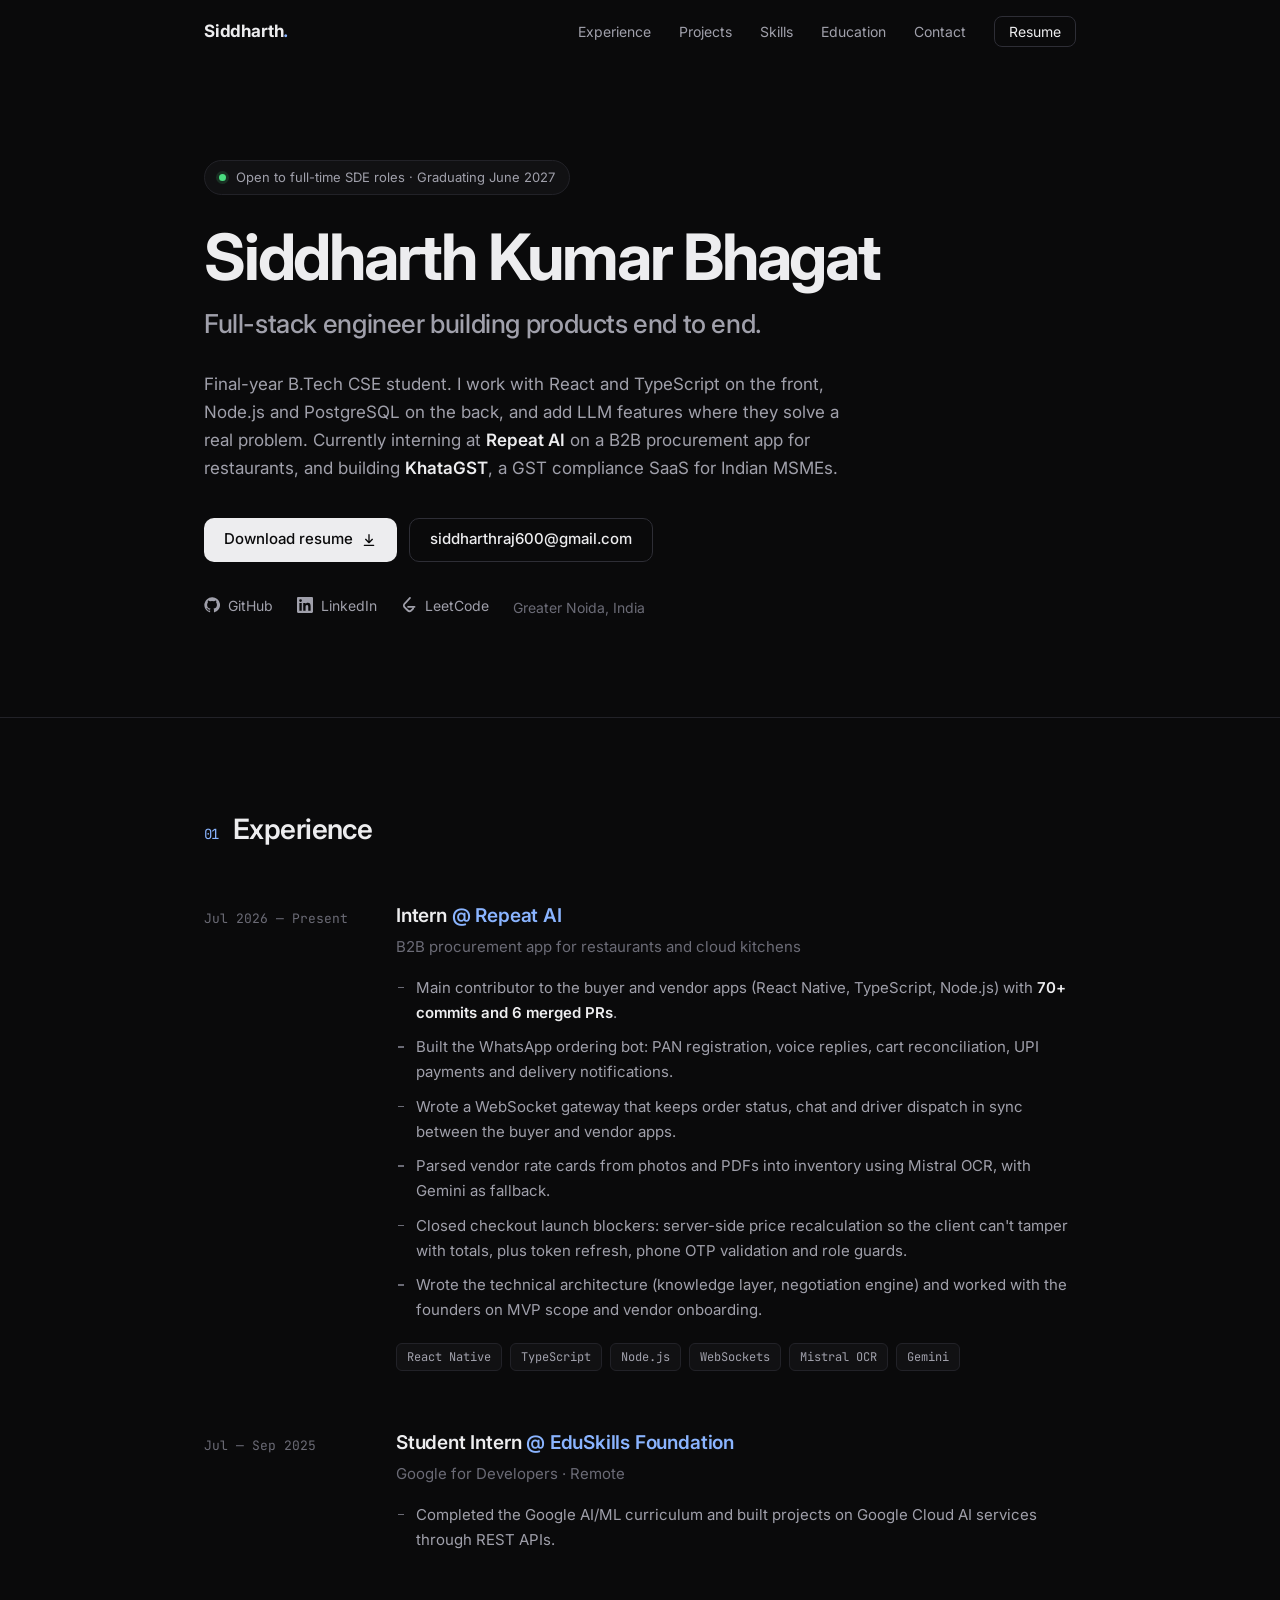
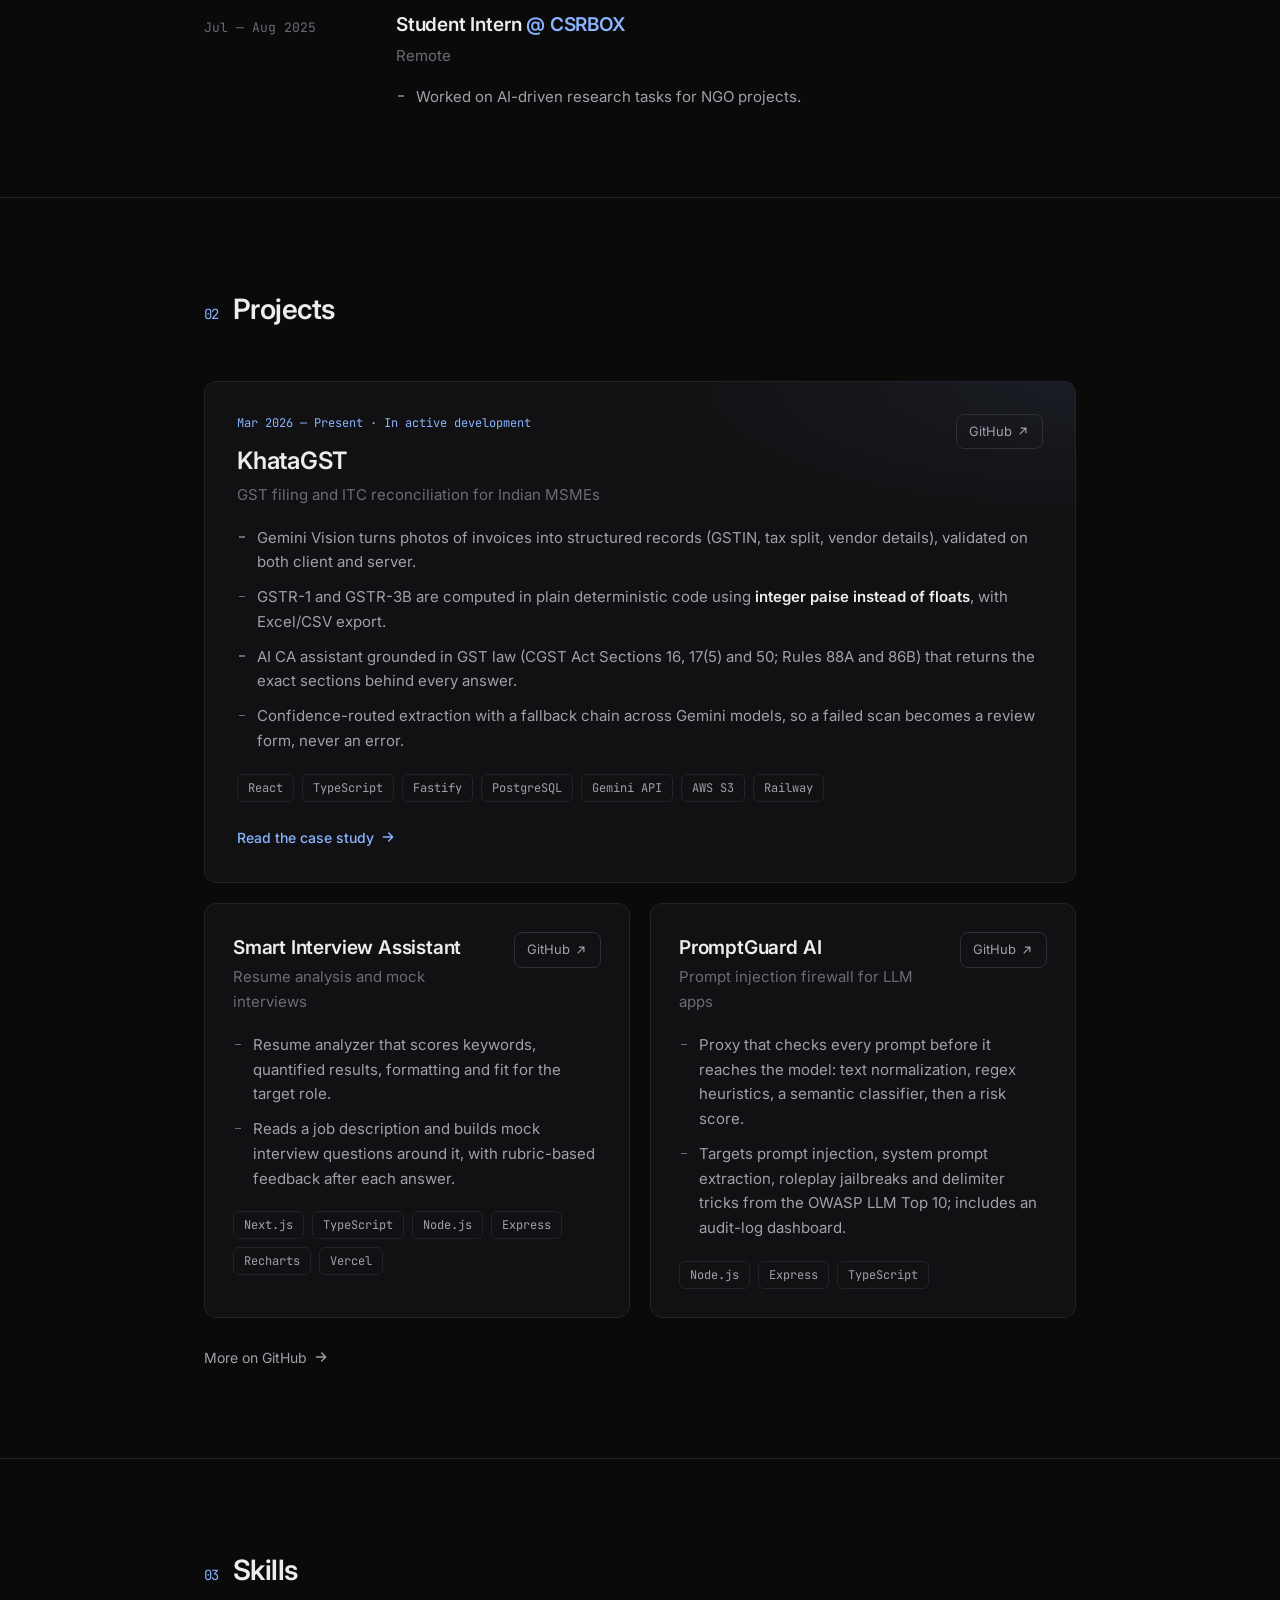
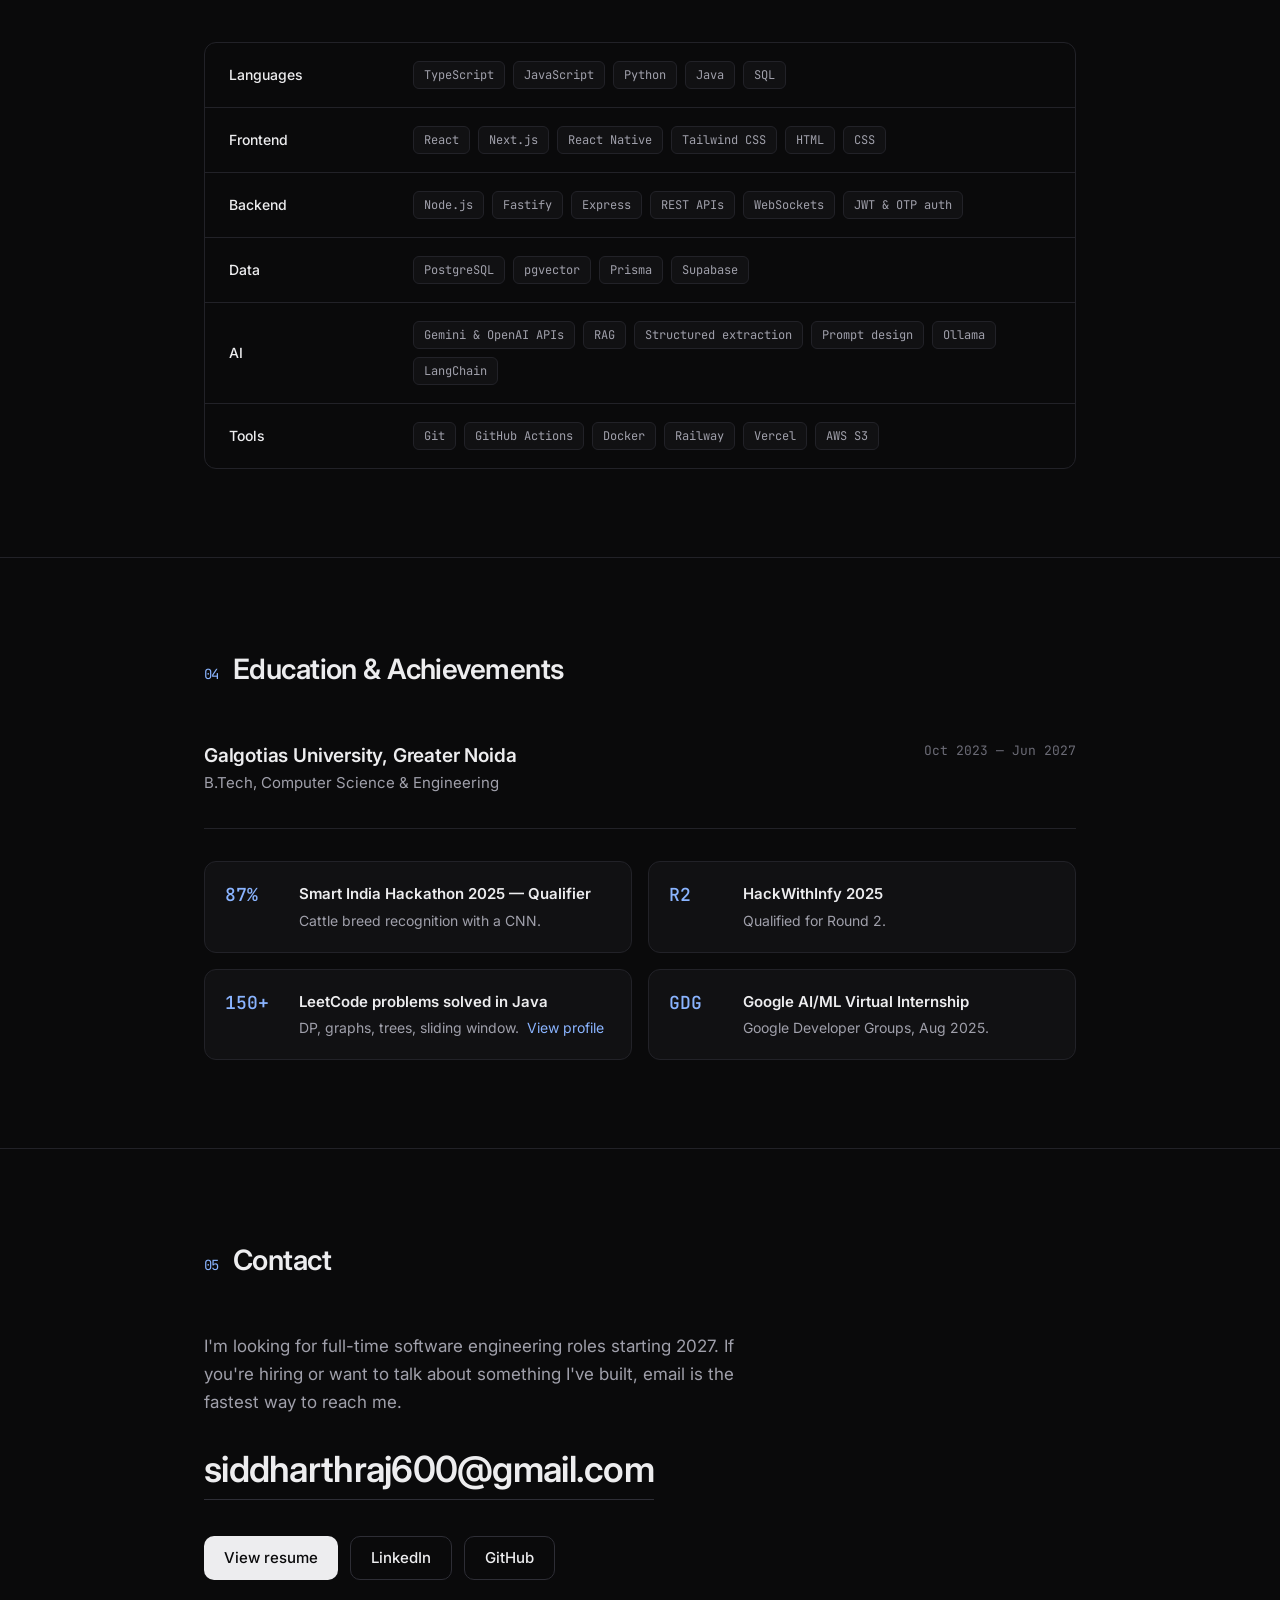
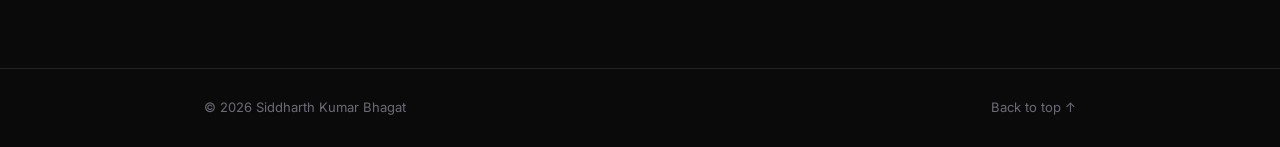
==== index.html @ 11f54ef6 "Redesign portfolio around resume and add KhataGST case study" ====
<!DOCTYPE html>
<html lang="en">

<head>
  <meta charset="UTF-8">
  <meta name="viewport" content="width=device-width, initial-scale=1.0">
  <title>Siddharth Kumar Bhagat · Full-Stack Engineer</title>
  <meta name="description"
    content="Siddharth Kumar Bhagat — final-year B.Tech CSE student and full-stack engineer building with React, TypeScript, Node.js, PostgreSQL and LLMs.">
  <meta name="author" content="Siddharth Kumar Bhagat">
  <meta name="theme-color" content="#0a0a0b">
  <meta property="og:type" content="website">
  <meta property="og:title" content="Siddharth Kumar Bhagat · Full-Stack Engineer">
  <meta property="og:description"
    content="Full-stack products end to end: React and TypeScript on the front, Node.js and PostgreSQL on the back, with LLM features where they solve a real problem.">
  <link rel="icon"
    href="data:image/svg+xml,%3Csvg xmlns='http://www.w3.org/2000/svg' viewBox='0 0 64 64'%3E%3Crect width='64' height='64' rx='14' fill='%230a0a0b'/%3E%3Ctext x='50%25' y='54%25' dominant-baseline='middle' text-anchor='middle' font-family='Arial,sans-serif' font-weight='700' font-size='26' fill='%238ab4ff'%3ESB%3C/text%3E%3C/svg%3E">
  <link rel="preconnect" href="https://fonts.googleapis.com">
  <link rel="preconnect" href="https://fonts.gstatic.com" crossorigin>
  <link
    href="https://fonts.googleapis.com/css2?family=Inter:wght@400;500;600;700&family=JetBrains+Mono:wght@400;500&display=swap"
    rel="stylesheet">
  <link rel="stylesheet" href="styles.css">
  <script>document.documentElement.classList.add("js");</script>
</head>

<body>
  <a class="skip-link" href="#main">Skip to content</a>

  <header class="nav" id="nav">
    <div class="nav-inner">
      <a href="#top" class="nav-logo" aria-label="Home">Siddharth<span>.</span></a>
      <nav aria-label="Primary">
        <ul class="nav-links" id="navLinks">
          <li><a href="#experience">Experience</a></li>
          <li><a href="#projects">Projects</a></li>
          <li><a href="#skills">Skills</a></li>
          <li><a href="#education">Education</a></li>
          <li><a href="#contact">Contact</a></li>
          <li><a href="Siddharth_Kumar_Bhagat_Resume.pdf" class="nav-resume" target="_blank" rel="noopener">Resume</a></li>
        </ul>
      </nav>
      <button class="menu-btn" id="menuBtn" aria-label="Open menu" aria-expanded="false" aria-controls="navLinks">
        <span></span><span></span>
      </button>
    </div>
  </header>

  <main id="main">

    <!-- HERO -->
    <section class="hero" id="top">
      <div class="container">
        <p class="status"><span class="status-dot"></span>Open to full-time SDE roles · Graduating June 2027</p>
        <h1 class="hero-name">Siddharth Kumar Bhagat</h1>
        <p class="hero-role">Full-stack engineer building products end to end.</p>
        <p class="hero-summary">
          Final-year B.Tech CSE student. I work with React and TypeScript on the front, Node.js and PostgreSQL on
          the back, and add LLM features where they solve a real problem. Currently interning at
          <strong>Repeat AI</strong> on a B2B procurement app for restaurants, and building
          <strong>KhataGST</strong>, a GST compliance SaaS for Indian MSMEs.
        </p>
        <div class="hero-actions">
          <a href="Siddharth_Kumar_Bhagat_Resume.pdf" class="btn btn-primary" target="_blank" rel="noopener">
            Download resume
            <svg viewBox="0 0 24 24" aria-hidden="true"><path d="M12 4v12m0 0l-5-5m5 5l5-5M5 20h14" /></svg>
          </a>
          <a href="mailto:siddharthraj600@gmail.com" class="btn btn-ghost">siddharthraj600@gmail.com</a>
        </div>
        <ul class="social" aria-label="Profiles">
          <li>
            <a href="https://github.com/btw-itz-sid" target="_blank" rel="noopener" aria-label="GitHub">
              <svg viewBox="0 0 24 24" aria-hidden="true" class="fill">
                <path d="M12 .5a11.5 11.5 0 0 0-3.64 22.41c.58.1.79-.25.79-.56v-2c-3.2.7-3.88-1.37-3.88-1.37-.53-1.33-1.28-1.69-1.28-1.69-1.05-.71.08-.7.08-.7 1.16.08 1.77 1.19 1.77 1.19 1.03 1.77 2.7 1.26 3.36.96.1-.75.4-1.26.73-1.55-2.55-.29-5.24-1.28-5.24-5.68 0-1.26.45-2.28 1.19-3.09-.12-.29-.52-1.46.11-3.05 0 0 .97-.31 3.17 1.18a11 11 0 0 1 5.77 0c2.2-1.49 3.17-1.18 3.17-1.18.63 1.59.23 2.76.11 3.05.74.81 1.19 1.83 1.19 3.09 0 4.41-2.69 5.38-5.25 5.67.41.36.78 1.06.78 2.14v3.17c0 .31.21.67.8.56A11.5 11.5 0 0 0 12 .5Z" />
              </svg>
              <span>GitHub</span>
            </a>
          </li>
          <li>
            <a href="https://www.linkedin.com/in/siddharth-kumar-bhagat" target="_blank" rel="noopener" aria-label="LinkedIn">
              <svg viewBox="0 0 24 24" aria-hidden="true" class="fill">
                <path d="M20.45 20.45h-3.56v-5.57c0-1.33-.02-3.04-1.85-3.04-1.85 0-2.14 1.45-2.14 2.94v5.67H9.35V9h3.41v1.56h.05c.48-.9 1.64-1.85 3.37-1.85 3.6 0 4.27 2.37 4.27 5.46v6.28ZM5.34 7.43a2.06 2.06 0 1 1 0-4.13 2.06 2.06 0 0 1 0 4.13ZM7.12 20.45H3.56V9h3.56v11.45ZM22.22 0H1.77C.79 0 0 .77 0 1.73v20.54C0 23.23.79 24 1.77 24h20.45c.98 0 1.78-.77 1.78-1.73V1.73C24 .77 23.2 0 22.22 0Z" />
              </svg>
              <span>LinkedIn</span>
            </a>
          </li>
          <li>
            <a href="https://leetcode.com/u/btw_itzz_sid_/" target="_blank" rel="noopener" aria-label="LeetCode">
              <svg viewBox="0 0 24 24" aria-hidden="true" class="fill">
                <path d="M13.48 0a1.37 1.37 0 0 0-.96.44L7.12 6.22l-2.6 2.78a5.3 5.3 0 0 0-1.27 2.07 5.6 5.6 0 0 0-.2 2.3 5.3 5.3 0 0 0 1.49 3.13l4.36 4.36a5.4 5.4 0 0 0 7.65.03l2.6-2.6a1.37 1.37 0 1 0-1.94-1.94l-2.6 2.6a2.68 2.68 0 0 1-3.78-.02l-4.36-4.36a2.6 2.6 0 0 1-.03-3.67l2.6-2.79 5.4-5.78A1.37 1.37 0 0 0 13.48 0Zm-2.87 13.38a1.37 1.37 0 1 0 0 2.74h9.68a1.37 1.37 0 1 0 0-2.74h-9.68Z" />
              </svg>
              <span>LeetCode</span>
            </a>
          </li>
          <li class="social-meta">Greater Noida, India</li>
        </ul>
      </div>
    </section>

    <!-- EXPERIENCE -->
    <section class="section" id="experience">
      <div class="container">
        <h2 class="section-title"><span>01</span>Experience</h2>

        <ol class="timeline">
          <li class="role reveal">
            <div class="role-meta">
              <span class="role-date">Jul 2026 — Present</span>
            </div>
            <div class="role-body">
              <h3>Intern <span class="at">@ Repeat AI</span></h3>
              <p class="role-sub">B2B procurement app for restaurants and cloud kitchens</p>
              <ul class="bullets">
                <li>Main contributor to the buyer and vendor apps (React Native, TypeScript, Node.js) with
                  <strong>70+ commits and 6 merged PRs</strong>.</li>
                <li>Built the WhatsApp ordering bot: PAN registration, voice replies, cart reconciliation, UPI payments
                  and delivery notifications.</li>
                <li>Wrote a WebSocket gateway that keeps order status, chat and driver dispatch in sync between the buyer
                  and vendor apps.</li>
                <li>Parsed vendor rate cards from photos and PDFs into inventory using Mistral OCR, with Gemini as
                  fallback.</li>
                <li>Closed checkout launch blockers: server-side price recalculation so the client can't tamper with
                  totals, plus token refresh, phone OTP validation and role guards.</li>
                <li>Wrote the technical architecture (knowledge layer, negotiation engine) and worked with the founders
                  on MVP scope and vendor onboarding.</li>
              </ul>
              <ul class="tags">
                <li>React Native</li><li>TypeScript</li><li>Node.js</li><li>WebSockets</li><li>Mistral OCR</li><li>Gemini</li>
              </ul>
            </div>
          </li>

          <li class="role reveal">
            <div class="role-meta">
              <span class="role-date">Jul — Sep 2025</span>
            </div>
            <div class="role-body">
              <h3>Student Intern <span class="at">@ EduSkills Foundation</span></h3>
              <p class="role-sub">Google for Developers · Remote</p>
              <ul class="bullets">
                <li>Completed the Google AI/ML curriculum and built projects on Google Cloud AI services through REST
                  APIs.</li>
              </ul>
            </div>
          </li>

          <li class="role reveal">
            <div class="role-meta">
              <span class="role-date">Jul — Aug 2025</span>
            </div>
            <div class="role-body">
              <h3>Student Intern <span class="at">@ CSRBOX</span></h3>
              <p class="role-sub">Remote</p>
              <ul class="bullets">
                <li>Worked on AI-driven research tasks for NGO projects.</li>
              </ul>
            </div>
          </li>
        </ol>
      </div>
    </section>

    <!-- PROJECTS -->
    <section class="section" id="projects">
      <div class="container">
        <h2 class="section-title"><span>02</span>Projects</h2>

        <article class="project project-featured reveal">
          <header class="project-head">
            <div>
              <p class="project-kicker">Mar 2026 — Present · In active development</p>
              <h3>KhataGST</h3>
              <p class="project-tagline">GST filing and ITC reconciliation for Indian MSMEs</p>
            </div>
            <a class="project-link" href="https://github.com/btw-itz-sid/KhataGST" target="_blank" rel="noopener">
              GitHub
              <svg viewBox="0 0 24 24" aria-hidden="true"><path d="M7 17L17 7M9 7h8v8" /></svg>
            </a>
          </header>
          <ul class="bullets">
            <li>Gemini Vision turns photos of invoices into structured records (GSTIN, tax split, vendor details),
              validated on both client and server.</li>
            <li>GSTR-1 and GSTR-3B are computed in plain deterministic code using <strong>integer paise instead of
                floats</strong>, with Excel/CSV export.</li>
            <li>AI CA assistant grounded in GST law (CGST Act Sections 16, 17(5) and 50; Rules 88A and 86B) that returns
              the exact sections behind every answer.</li>
            <li>Confidence-routed extraction with a fallback chain across Gemini models, so a failed scan becomes a
              review form, never an error.</li>
          </ul>
          <ul class="tags">
            <li>React</li><li>TypeScript</li><li>Fastify</li><li>PostgreSQL</li><li>Gemini API</li><li>AWS S3</li><li>Railway</li>
          </ul>
          <a class="case-link" href="projects/khatagst/">
            Read the case study
            <svg viewBox="0 0 24 24" aria-hidden="true"><path d="M5 12h14m-6-6l6 6-6 6" /></svg>
          </a>
        </article>

        <div class="project-grid">
          <article class="project reveal">
            <header class="project-head">
              <div>
                <h3>Smart Interview Assistant</h3>
                <p class="project-tagline">Resume analysis and mock interviews</p>
              </div>
              <a class="project-link" href="https://github.com/btw-itz-sid/smart-interview-assistant" target="_blank" rel="noopener">
                GitHub
                <svg viewBox="0 0 24 24" aria-hidden="true"><path d="M7 17L17 7M9 7h8v8" /></svg>
              </a>
            </header>
            <ul class="bullets">
              <li>Resume analyzer that scores keywords, quantified results, formatting and fit for the target role.</li>
              <li>Reads a job description and builds mock interview questions around it, with rubric-based feedback
                after each answer.</li>
            </ul>
            <ul class="tags">
              <li>Next.js</li><li>TypeScript</li><li>Node.js</li><li>Express</li><li>Recharts</li><li>Vercel</li>
            </ul>
          </article>

          <article class="project reveal">
            <header class="project-head">
              <div>
                <h3>PromptGuard AI</h3>
                <p class="project-tagline">Prompt injection firewall for LLM apps</p>
              </div>
              <a class="project-link" href="https://github.com/btw-itz-sid/promptguard-ai" target="_blank" rel="noopener">
                GitHub
                <svg viewBox="0 0 24 24" aria-hidden="true"><path d="M7 17L17 7M9 7h8v8" /></svg>
              </a>
            </header>
            <ul class="bullets">
              <li>Proxy that checks every prompt before it reaches the model: text normalization, regex heuristics, a
                semantic classifier, then a risk score.</li>
              <li>Targets prompt injection, system prompt extraction, roleplay jailbreaks and delimiter tricks from the
                OWASP LLM Top 10; includes an audit-log dashboard.</li>
            </ul>
            <ul class="tags">
              <li>Node.js</li><li>Express</li><li>TypeScript</li>
            </ul>
          </article>
        </div>

        <a class="more-link" href="https://github.com/btw-itz-sid?tab=repositories" target="_blank" rel="noopener">
          More on GitHub
          <svg viewBox="0 0 24 24" aria-hidden="true"><path d="M5 12h14m-6-6l6 6-6 6" /></svg>
        </a>
      </div>
    </section>

    <!-- SKILLS -->
    <section class="section" id="skills">
      <div class="container">
        <h2 class="section-title"><span>03</span>Skills</h2>
        <dl class="skills">
          <div class="skill-row reveal">
            <dt>Languages</dt>
            <dd><ul class="tags"><li>TypeScript</li><li>JavaScript</li><li>Python</li><li>Java</li><li>SQL</li></ul></dd>
          </div>
          <div class="skill-row reveal">
            <dt>Frontend</dt>
            <dd><ul class="tags"><li>React</li><li>Next.js</li><li>React Native</li><li>Tailwind CSS</li><li>HTML</li><li>CSS</li></ul></dd>
          </div>
          <div class="skill-row reveal">
            <dt>Backend</dt>
            <dd><ul class="tags"><li>Node.js</li><li>Fastify</li><li>Express</li><li>REST APIs</li><li>WebSockets</li><li>JWT &amp; OTP auth</li></ul></dd>
          </div>
          <div class="skill-row reveal">
            <dt>Data</dt>
            <dd><ul class="tags"><li>PostgreSQL</li><li>pgvector</li><li>Prisma</li><li>Supabase</li></ul></dd>
          </div>
          <div class="skill-row reveal">
            <dt>AI</dt>
            <dd><ul class="tags"><li>Gemini &amp; OpenAI APIs</li><li>RAG</li><li>Structured extraction</li><li>Prompt design</li><li>Ollama</li><li>LangChain</li></ul></dd>
          </div>
          <div class="skill-row reveal">
            <dt>Tools</dt>
            <dd><ul class="tags"><li>Git</li><li>GitHub Actions</li><li>Docker</li><li>Railway</li><li>Vercel</li><li>AWS S3</li></ul></dd>
          </div>
        </dl>
      </div>
    </section>

    <!-- EDUCATION & ACHIEVEMENTS -->
    <section class="section" id="education">
      <div class="container">
        <h2 class="section-title"><span>04</span>Education &amp; Achievements</h2>

        <div class="edu reveal">
          <div>
            <h3>Galgotias University, Greater Noida</h3>
            <p>B.Tech, Computer Science &amp; Engineering</p>
          </div>
          <span class="role-date">Oct 2023 — Jun 2027</span>
        </div>

        <ul class="achievements">
          <li class="reveal">
            <span class="ach-stat">87%</span>
            <div>
              <h4>Smart India Hackathon 2025 — Qualifier</h4>
              <p>Cattle breed recognition with a CNN.</p>
            </div>
          </li>
          <li class="reveal">
            <span class="ach-stat">R2</span>
            <div>
              <h4>HackWithInfy 2025</h4>
              <p>Qualified for Round 2.</p>
            </div>
          </li>
          <li class="reveal">
            <span class="ach-stat">150+</span>
            <div>
              <h4>LeetCode problems solved in Java</h4>
              <p>DP, graphs, trees, sliding window.
                <a href="https://leetcode.com/u/btw_itzz_sid_/" target="_blank" rel="noopener">View profile</a></p>
            </div>
          </li>
          <li class="reveal">
            <span class="ach-stat">GDG</span>
            <div>
              <h4>Google AI/ML Virtual Internship</h4>
              <p>Google Developer Groups, Aug 2025.</p>
            </div>
          </li>
        </ul>
      </div>
    </section>

    <!-- CONTACT -->
    <section class="section contact" id="contact">
      <div class="container">
        <h2 class="section-title"><span>05</span>Contact</h2>
        <p class="contact-lead">I'm looking for full-time software engineering roles starting 2027. If you're hiring or
          want to talk about something I've built, email is the fastest way to reach me.</p>
        <a class="contact-email" href="mailto:siddharthraj600@gmail.com">siddharthraj600@gmail.com</a>
        <div class="hero-actions">
          <a href="Siddharth_Kumar_Bhagat_Resume.pdf" class="btn btn-primary" target="_blank" rel="noopener">View resume</a>
          <a href="https://www.linkedin.com/in/siddharth-kumar-bhagat" class="btn btn-ghost" target="_blank" rel="noopener">LinkedIn</a>
          <a href="https://github.com/btw-itz-sid" class="btn btn-ghost" target="_blank" rel="noopener">GitHub</a>
        </div>
      </div>
    </section>

  </main>

  <footer class="footer">
    <div class="container footer-inner">
      <p>© <span id="year">2026</span> Siddharth Kumar Bhagat</p>
      <a href="#top">Back to top ↑</a>
    </div>
  </footer>

  <script src="script.js"></script>
</body>

</html>
---- styles.css ----
:root {
  --bg: #0a0a0b;
  --surface: #111113;
  --surface-2: #16161a;
  --border: #222228;
  --border-strong: #2e2e36;
  --text: #ededef;
  --muted: #a0a0ab;
  --faint: #6b6b76;
  --accent: #8ab4ff;
  --accent-soft: rgba(138, 180, 255, 0.1);
  --green: #4ade80;
  --radius: 12px;
  --container: 920px;
  --nav-h: 64px;
  --font: 'Inter', system-ui, -apple-system, 'Segoe UI', Roboto, sans-serif;
  --mono: 'JetBrains Mono', ui-monospace, SFMono-Regular, Consolas, monospace;
}

*,
*::before,
*::after {
  margin: 0;
  padding: 0;
  box-sizing: border-box;
}

html {
  scroll-behavior: smooth;
  scroll-padding-top: calc(var(--nav-h) + 16px);
}

body {
  background: var(--bg);
  color: var(--text);
  font-family: var(--font);
  font-size: 16px;
  line-height: 1.65;
  -webkit-font-smoothing: antialiased;
  text-rendering: optimizeLegibility;
}

a {
  color: inherit;
  text-decoration: none;
}

ul,
ol {
  list-style: none;
}

strong {
  color: var(--text);
  font-weight: 600;
}

svg {
  width: 16px;
  height: 16px;
  fill: none;
  stroke: currentColor;
  stroke-width: 2;
  stroke-linecap: round;
  stroke-linejoin: round;
  flex-shrink: 0;
}

svg.fill {
  fill: currentColor;
  stroke: none;
}

::selection {
  background: var(--accent);
  color: var(--bg);
}

:focus-visible {
  outline: 2px solid var(--accent);
  outline-offset: 3px;
  border-radius: 4px;
}

.skip-link {
  position: absolute;
  left: 16px;
  top: -48px;
  z-index: 200;
  padding: 8px 14px;
  background: var(--accent);
  color: var(--bg);
  border-radius: 8px;
  font-weight: 600;
}

.skip-link:focus {
  top: 12px;
}

.container {
  max-width: var(--container);
  margin: 0 auto;
  padding: 0 24px;
}

/* NAV */
.nav {
  position: fixed;
  inset: 0 0 auto 0;
  z-index: 100;
  height: var(--nav-h);
  border-bottom: 1px solid transparent;
  transition: background 0.2s, border-color 0.2s;
}

.nav.scrolled {
  background: rgba(10, 10, 11, 0.8);
  backdrop-filter: blur(12px);
  -webkit-backdrop-filter: blur(12px);
  border-bottom-color: var(--border);
}

.nav-inner {
  max-width: var(--container);
  height: 100%;
  margin: 0 auto;
  padding: 0 24px;
  display: flex;
  align-items: center;
  justify-content: space-between;
}

.nav-logo {
  font-weight: 700;
  font-size: 17px;
  letter-spacing: -0.01em;
}

.nav-logo span {
  color: var(--accent);
}

.nav-links {
  display: flex;
  align-items: center;
  gap: 28px;
}

.nav-links a {
  font-size: 14px;
  color: var(--muted);
  transition: color 0.15s;
}

.nav-links a:hover,
.nav-links a.active {
  color: var(--text);
}

.nav-links .nav-resume {
  padding: 6px 14px;
  border: 1px solid var(--border-strong);
  border-radius: 8px;
  color: var(--text);
}

.nav-links .nav-resume:hover {
  border-color: var(--accent);
  color: var(--accent);
}

.menu-btn {
  display: none;
  width: 36px;
  height: 36px;
  background: none;
  border: 0;
  cursor: pointer;
  position: relative;
}

.menu-btn span {
  position: absolute;
  left: 8px;
  right: 8px;
  height: 1.5px;
  background: var(--text);
  transition: transform 0.2s;
}

.menu-btn span:first-child {
  top: 14px;
}

.menu-btn span:last-child {
  top: 21px;
}

.menu-btn[aria-expanded="true"] span:first-child {
  transform: translateY(3.5px) rotate(45deg);
}

.menu-btn[aria-expanded="true"] span:last-child {
  transform: translateY(-3.5px) rotate(-45deg);
}

/* HERO */
.hero {
  padding: calc(var(--nav-h) + 96px) 0 96px;
}

.status {
  display: inline-flex;
  align-items: center;
  gap: 10px;
  padding: 6px 14px;
  margin-bottom: 28px;
  border: 1px solid var(--border);
  border-radius: 999px;
  background: var(--surface);
  font-size: 13px;
  color: var(--muted);
}

.status-dot {
  width: 7px;
  height: 7px;
  border-radius: 50%;
  background: var(--green);
  box-shadow: 0 0 0 3px rgba(74, 222, 128, 0.15);
}

.hero-name {
  font-size: clamp(40px, 7vw, 64px);
  font-weight: 700;
  line-height: 1.05;
  letter-spacing: -0.035em;
}

.hero-role {
  margin-top: 12px;
  font-size: clamp(20px, 3vw, 26px);
  font-weight: 500;
  letter-spacing: -0.015em;
  color: var(--muted);
}

.hero-summary {
  max-width: 640px;
  margin-top: 24px;
  font-size: 17px;
  color: var(--muted);
}

.hero-actions {
  display: flex;
  flex-wrap: wrap;
  gap: 12px;
  margin-top: 36px;
}

.btn {
  display: inline-flex;
  align-items: center;
  gap: 8px;
  height: 44px;
  padding: 0 20px;
  border-radius: 10px;
  font-size: 15px;
  font-weight: 500;
  transition: background 0.15s, border-color 0.15s, color 0.15s;
}

.btn-primary {
  background: var(--text);
  color: var(--bg);
}

.btn-primary:hover {
  background: #ffffff;
}

.btn-ghost {
  border: 1px solid var(--border-strong);
  color: var(--text);
}

.btn-ghost:hover {
  border-color: var(--muted);
  background: var(--surface);
}

.social {
  display: flex;
  flex-wrap: wrap;
  align-items: center;
  gap: 8px 24px;
  margin-top: 32px;
}

.social a {
  display: inline-flex;
  align-items: center;
  gap: 8px;
  font-size: 14px;
  color: var(--muted);
  transition: color 0.15s;
}

.social a:hover {
  color: var(--text);
}

.social-meta {
  font-size: 14px;
  color: var(--faint);
}

/* SECTIONS */
.section {
  padding: 88px 0;
  border-top: 1px solid var(--border);
}

.section-title {
  display: flex;
  align-items: baseline;
  gap: 14px;
  margin-bottom: 48px;
  font-size: 28px;
  font-weight: 600;
  letter-spacing: -0.02em;
}

.section-title span {
  font-family: var(--mono);
  font-size: 14px;
  font-weight: 400;
  color: var(--accent);
}

.bullets {
  display: grid;
  gap: 10px;
  color: var(--muted);
  font-size: 15px;
}

.bullets li {
  position: relative;
  padding-left: 20px;
}

.bullets li::before {
  content: '';
  position: absolute;
  left: 2px;
  top: 0.72em;
  width: 6px;
  height: 1.5px;
  background: var(--faint);
}

.tags {
  display: flex;
  flex-wrap: wrap;
  gap: 8px;
}

.tags li {
  padding: 4px 10px;
  border: 1px solid var(--border);
  border-radius: 6px;
  background: var(--surface);
  font-family: var(--mono);
  font-size: 12px;
  color: var(--muted);
  line-height: 1.5;
}

.role-body .tags,
.project .tags {
  margin-top: 20px;
}

/* EXPERIENCE */
.timeline {
  display: grid;
  gap: 56px;
}

.role {
  display: grid;
  grid-template-columns: 160px 1fr;
  gap: 32px;
}

.role-date {
  font-family: var(--mono);
  font-size: 13px;
  color: var(--faint);
  white-space: nowrap;
}

.role-meta {
  padding-top: 4px;
}

.role-body h3 {
  font-size: 19px;
  font-weight: 600;
  letter-spacing: -0.01em;
}

.role-body .at {
  color: var(--accent);
}

.role-sub {
  margin: 4px 0 16px;
  font-size: 15px;
  color: var(--faint);
}

/* PROJECTS */
.project {
  padding: 28px;
  border: 1px solid var(--border);
  border-radius: var(--radius);
  background: var(--surface);
  transition: border-color 0.2s;
}

.project:hover {
  border-color: var(--border-strong);
}

.project-featured {
  margin-bottom: 20px;
  padding: 32px;
  background:
    radial-gradient(600px 200px at 100% 0%, rgba(138, 180, 255, 0.07), transparent 70%),
    var(--surface);
}

.project-head {
  display: flex;
  align-items: flex-start;
  justify-content: space-between;
  gap: 16px;
  margin-bottom: 18px;
}

.project-kicker {
  margin-bottom: 8px;
  font-family: var(--mono);
  font-size: 12px;
  color: var(--accent);
}

.project h3 {
  font-size: 19px;
  font-weight: 600;
  letter-spacing: -0.01em;
}

.project-featured h3 {
  font-size: 24px;
}

.project-tagline {
  margin-top: 2px;
  font-size: 15px;
  color: var(--faint);
}

.project-link {
  display: inline-flex;
  align-items: center;
  gap: 4px;
  padding: 6px 12px;
  border: 1px solid var(--border-strong);
  border-radius: 8px;
  font-size: 13px;
  color: var(--muted);
  white-space: nowrap;
  transition: color 0.15s, border-color 0.15s;
}

.project-link:hover {
  color: var(--text);
  border-color: var(--muted);
}

.project-link svg {
  width: 14px;
  height: 14px;
}

.project-grid {
  display: grid;
  grid-template-columns: repeat(2, 1fr);
  gap: 20px;
}

.more-link {
  display: inline-flex;
  align-items: center;
  gap: 6px;
  margin-top: 28px;
  font-size: 14px;
  color: var(--muted);
  transition: color 0.15s, gap 0.15s;
}

.more-link:hover {
  color: var(--text);
  gap: 10px;
}

/* SKILLS */
.skills {
  display: grid;
  border: 1px solid var(--border);
  border-radius: var(--radius);
  overflow: hidden;
}

.skill-row {
  display: grid;
  grid-template-columns: 160px 1fr;
  gap: 24px;
  align-items: center;
  padding: 18px 24px;
}

.skill-row + .skill-row {
  border-top: 1px solid var(--border);
}

.skill-row dt {
  font-size: 14px;
  font-weight: 500;
  color: var(--text);
}

/* EDUCATION */
.edu {
  display: flex;
  justify-content: space-between;
  align-items: flex-start;
  gap: 16px;
  padding-bottom: 32px;
  margin-bottom: 32px;
  border-bottom: 1px solid var(--border);
}

.edu h3 {
  font-size: 19px;
  font-weight: 600;
  letter-spacing: -0.01em;
}

.edu p {
  color: var(--muted);
  font-size: 15px;
}

.achievements {
  display: grid;
  grid-template-columns: repeat(2, 1fr);
  gap: 16px;
}

.achievements li {
  display: flex;
  gap: 18px;
  align-items: flex-start;
  padding: 20px;
  border: 1px solid var(--border);
  border-radius: var(--radius);
  background: var(--surface);
}

.ach-stat {
  min-width: 56px;
  font-family: var(--mono);
  font-size: 18px;
  font-weight: 500;
  color: var(--accent);
  line-height: 1.4;
}

.achievements h4 {
  font-size: 15px;
  font-weight: 600;
}

.achievements p {
  margin-top: 2px;
  font-size: 14px;
  color: var(--muted);
}

.achievements p a {
  color: var(--accent);
  margin-left: 4px;
}

.achievements p a:hover {
  text-decoration: underline;
}

/* CONTACT */
.contact-lead {
  max-width: 580px;
  font-size: 17px;
  color: var(--muted);
}

.contact-email {
  display: inline-block;
  margin-top: 24px;
  font-size: clamp(22px, 4.5vw, 36px);
  font-weight: 600;
  letter-spacing: -0.02em;
  border-bottom: 1px solid var(--border-strong);
  transition: color 0.15s, border-color 0.15s;
  word-break: break-all;
}

.contact-email:hover {
  color: var(--accent);
  border-color: var(--accent);
}

/* PROJECT CTA */
.case-link {
  display: inline-flex;
  align-items: center;
  gap: 6px;
  margin-top: 24px;
  font-size: 14px;
  font-weight: 500;
  color: var(--accent);
  transition: gap 0.15s;
}

.case-link:hover {
  gap: 10px;
}

/* CASE STUDY */
.nav-back {
  display: inline-flex;
  align-items: center;
  gap: 8px;
  font-size: 14px;
  color: var(--muted);
  transition: color 0.15s;
}

.nav-back:hover {
  color: var(--text);
}

.case-hero {
  padding: calc(var(--nav-h) + 80px) 0 72px;
}

.case-meta {
  display: grid;
  grid-template-columns: repeat(4, 1fr);
  gap: 24px;
  margin-top: 56px;
  padding-top: 28px;
  border-top: 1px solid var(--border);
}

.case-meta dt {
  margin-bottom: 6px;
  font-family: var(--mono);
  font-size: 12px;
  color: var(--faint);
  text-transform: uppercase;
  letter-spacing: 0.06em;
}

.case-meta dd {
  font-size: 14px;
  color: var(--muted);
}

.case-stats {
  display: grid;
  grid-template-columns: repeat(4, 1fr);
  margin-top: 40px;
  border: 1px solid var(--border);
  border-radius: var(--radius);
  overflow: hidden;
}

.case-stats li {
  padding: 20px;
  font-size: 13px;
  color: var(--faint);
  background: var(--surface);
}

.case-stats li + li {
  border-left: 1px solid var(--border);
}

.case-stats span {
  display: block;
  margin-bottom: 2px;
  font-size: 28px;
  font-weight: 600;
  letter-spacing: -0.02em;
  color: var(--text);
}

.prose {
  max-width: 760px;
}

.prose p {
  color: var(--muted);
  font-size: 16px;
}

.prose p + p {
  margin-top: 16px;
}

code {
  font-family: var(--mono);
  font-size: 0.88em;
  padding: 1px 6px;
  border: 1px solid var(--border);
  border-radius: 5px;
  background: var(--surface);
  color: var(--text);
}

.decision + .decision {
  margin-top: 56px;
}

.decision h3 {
  margin-bottom: 12px;
  font-size: 20px;
  font-weight: 600;
  letter-spacing: -0.01em;
}

.code {
  margin-top: 20px;
  border: 1px solid var(--border);
  border-radius: var(--radius);
  background: var(--surface);
  overflow: hidden;
}

.code figcaption {
  padding: 10px 16px;
  border-bottom: 1px solid var(--border);
  font-family: var(--mono);
  font-size: 12px;
  color: var(--faint);
}

.code pre {
  padding: 18px 16px;
  overflow-x: auto;
  font-family: var(--mono);
  font-size: 13.5px;
  line-height: 1.7;
  color: var(--text);
  font-variant-ligatures: none;
  scrollbar-width: thin;
  scrollbar-color: var(--border-strong) transparent;
}

.code pre code {
  padding: 0;
  border: 0;
  background: none;
  font-size: inherit;
}

.code .k { color: #c792ea; }
.code .f { color: #82aaff; }
.code .n { color: #f78c6c; }
.code .c { color: var(--faint); }

.routing {
  display: grid;
  gap: 10px;
  margin: 18px 0 20px;
}

.routing li {
  display: flex;
  align-items: center;
  gap: 14px;
  font-size: 15px;
  color: var(--muted);
}

.pill {
  min-width: 80px;
  padding: 3px 10px;
  border-radius: 999px;
  font-family: var(--mono);
  font-size: 12px;
  text-align: center;
}

.pill-green { background: rgba(74, 222, 128, 0.12); color: #4ade80; }
.pill-amber { background: rgba(251, 191, 36, 0.12); color: #fbbf24; }
.pill-red { background: rgba(248, 113, 113, 0.12); color: #f87171; }

.prose .note {
  margin-top: 20px;
  padding: 14px 16px;
  border-left: 2px solid var(--accent);
  border-radius: 0 8px 8px 0;
  background: var(--accent-soft);
  font-size: 15px;
}

.arch {
  display: grid;
  gap: 0;
}

.arch-layer {
  display: grid;
  grid-template-columns: 72px 1fr;
  gap: 16px;
  align-items: center;
}

.arch-label {
  font-family: var(--mono);
  font-size: 12px;
  color: var(--faint);
  text-transform: uppercase;
  letter-spacing: 0.06em;
}

.arch-row {
  display: grid;
  grid-template-columns: repeat(3, 1fr);
  gap: 12px;
}

.arch-box {
  padding: 16px 18px;
  border: 1px solid var(--border);
  border-radius: 10px;
  background: var(--surface);
}

.arch-box h4 {
  font-size: 15px;
  font-weight: 600;
}

.arch-box p {
  margin-top: 4px;
  font-size: 13px;
  line-height: 1.55;
  color: var(--muted);
}

.arch-ai {
  border-color: rgba(138, 180, 255, 0.35);
}

.arch-core {
  border-color: rgba(74, 222, 128, 0.35);
}

.arch-arrow {
  height: 28px;
  margin-left: 88px;
  position: relative;
}

.arch-arrow::before {
  content: '';
  position: absolute;
  left: 50%;
  top: 4px;
  bottom: 4px;
  width: 1px;
  background: var(--border-strong);
}

.arch-legend {
  display: flex;
  align-items: center;
  gap: 8px;
  margin-top: 20px;
  margin-left: 88px;
  font-size: 13px;
  color: var(--faint);
}

.arch-legend span {
  width: 10px;
  height: 10px;
  border-radius: 3px;
}

.arch-legend span + * {
  margin-right: 12px;
}

.dot-ai { border: 1px solid rgba(138, 180, 255, 0.7); }
.dot-core { border: 1px solid rgba(74, 222, 128, 0.7); margin-left: 12px; }

.checklist {
  display: grid;
  gap: 14px;
  max-width: 760px;
}

.checklist li {
  position: relative;
  padding-left: 28px;
  font-size: 15px;
  color: var(--muted);
}

.checklist li::before {
  content: '';
  position: absolute;
  left: 2px;
  top: 0.45em;
  width: 12px;
  height: 7px;
  border-left: 1.5px solid var(--green);
  border-bottom: 1.5px solid var(--green);
  transform: rotate(-45deg);
}

.checklist.next li::before {
  width: 8px;
  height: 8px;
  top: 0.55em;
  border: 1.5px solid var(--accent);
  border-radius: 50%;
  transform: none;
}

.case-end {
  display: flex;
  flex-wrap: wrap;
  gap: 12px;
  margin-top: 56px;
}

/* FOOTER */
.footer {
  padding: 28px 0;
  border-top: 1px solid var(--border);
  font-size: 13px;
  color: var(--faint);
}

.footer-inner {
  display: flex;
  justify-content: space-between;
  gap: 16px;
}

.footer a:hover {
  color: var(--text);
}

/* REVEAL */
.js .reveal {
  opacity: 0;
  transform: translateY(12px);
  transition: opacity 0.5s ease, transform 0.5s ease;
}

.js .reveal.visible {
  opacity: 1;
  transform: none;
}

@media (prefers-reduced-motion: reduce) {
  html {
    scroll-behavior: auto;
  }

  .js .reveal {
    opacity: 1;
    transform: none;
    transition: none;
  }
}

/* RESPONSIVE */
@media (max-width: 760px) {
  .menu-btn {
    display: block;
  }

  .nav-links {
    position: fixed;
    top: var(--nav-h);
    left: 0;
    right: 0;
    flex-direction: column;
    align-items: stretch;
    gap: 0;
    padding: 8px 16px 16px;
    background: var(--bg);
    border-bottom: 1px solid var(--border);
    display: none;
  }

  .nav-links.open {
    display: flex;
  }

  .nav.menu-open {
    background: var(--bg);
    backdrop-filter: none;
    -webkit-backdrop-filter: none;
    border-bottom-color: var(--border);
  }

  .nav-links a {
    display: block;
    padding: 12px 8px;
    font-size: 16px;
  }

  .nav-links .nav-resume {
    margin-top: 8px;
    text-align: center;
  }

  .hero {
    padding: calc(var(--nav-h) + 56px) 0 72px;
  }

  .section {
    padding: 64px 0;
  }

  .section-title {
    margin-bottom: 32px;
    font-size: 24px;
  }

  .role,
  .skill-row {
    grid-template-columns: 1fr;
    gap: 8px;
  }

  .role-meta {
    padding-top: 0;
  }

  .timeline {
    gap: 44px;
  }

  .project-grid,
  .achievements {
    grid-template-columns: 1fr;
  }

  .project,
  .project-featured {
    padding: 22px;
  }

  .skill-row {
    padding: 16px 18px;
  }

  .edu {
    flex-direction: column;
    gap: 6px;
  }

  .case-hero {
    padding: calc(var(--nav-h) + 48px) 0 56px;
  }

  .case-meta,
  .case-stats {
    grid-template-columns: repeat(2, 1fr);
  }

  .case-stats li:nth-child(3) {
    border-left: 0;
  }

  .case-stats li:nth-child(n + 3) {
    border-top: 1px solid var(--border);
  }

  .arch-layer {
    grid-template-columns: 1fr;
    gap: 8px;
  }

  .arch-row {
    grid-template-columns: 1fr;
    gap: 8px;
  }

  .arch-arrow,
  .arch-legend {
    margin-left: 0;
  }
}

@media (max-width: 420px) {
  .project-head {
    flex-direction: column;
  }

  .hero-actions .btn {
    width: 100%;
    justify-content: center;
  }

  .footer-inner {
    flex-direction: column;
    gap: 6px;
  }
}
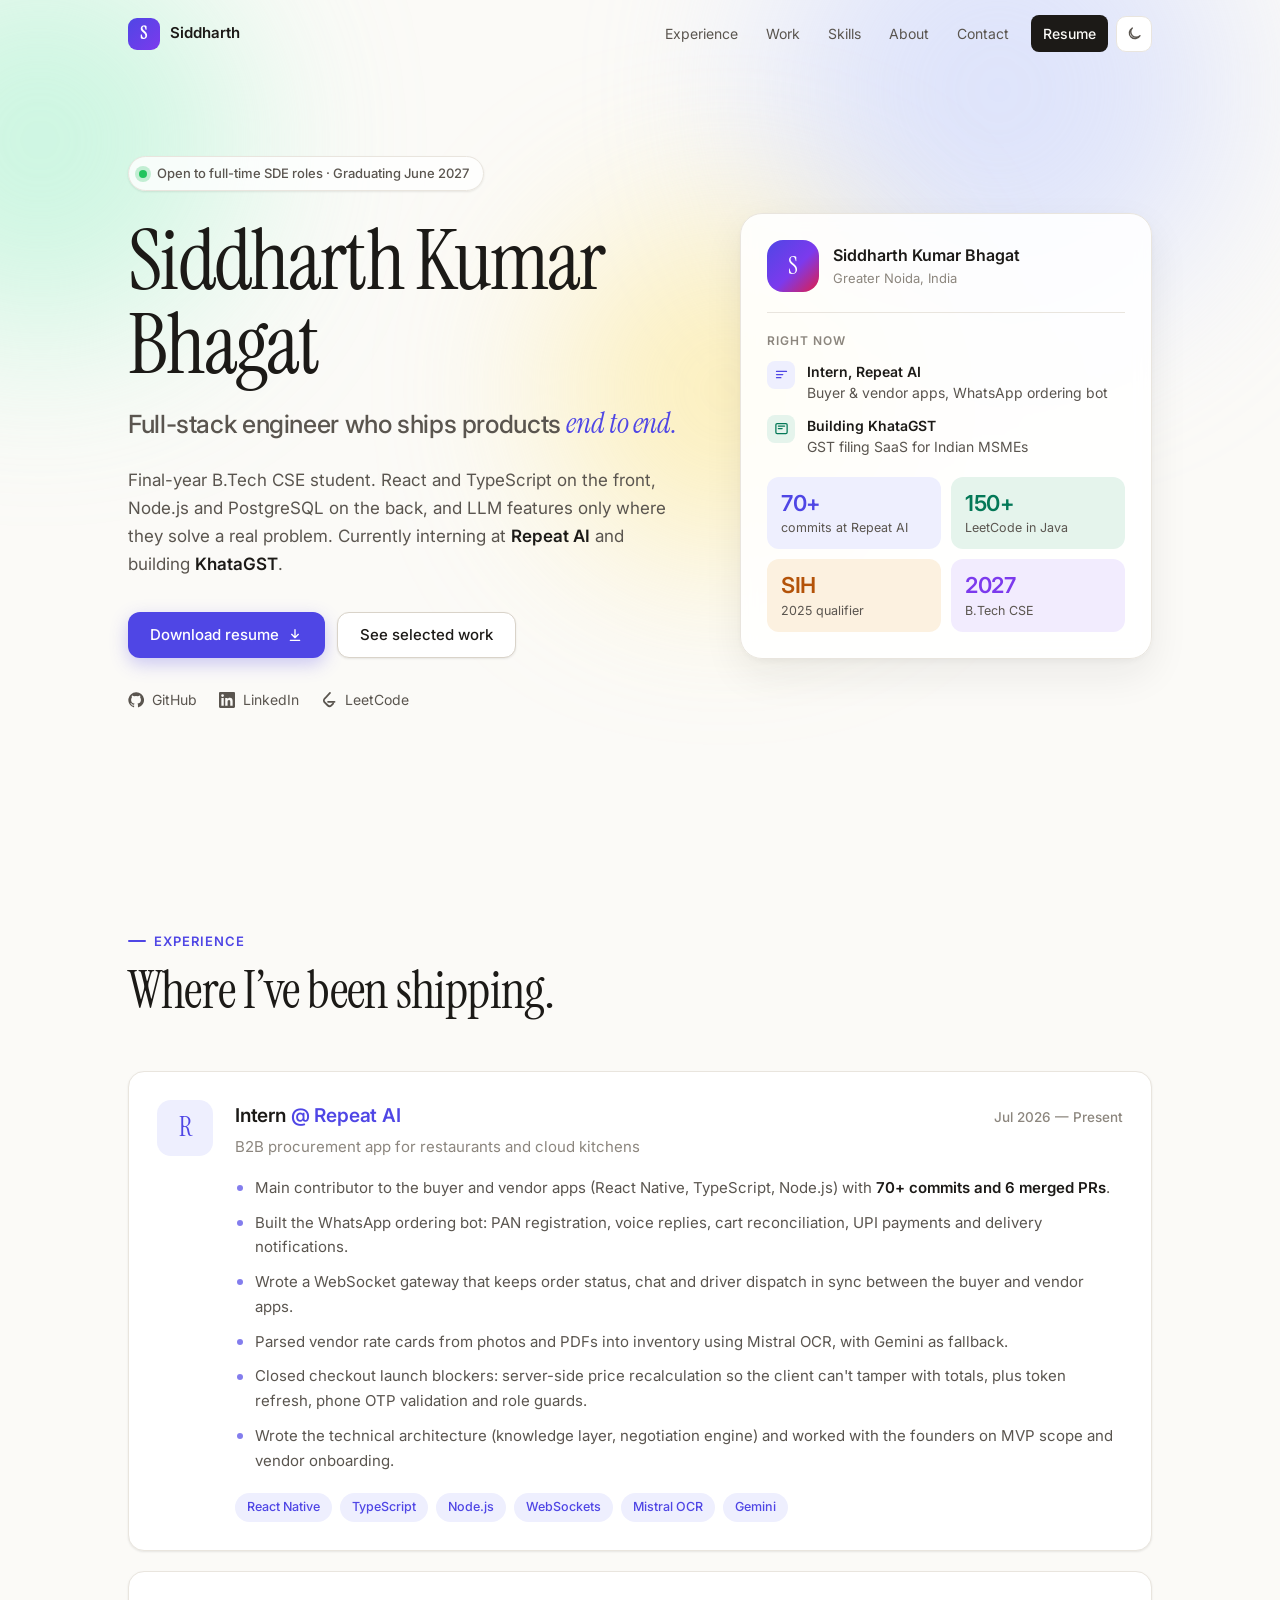
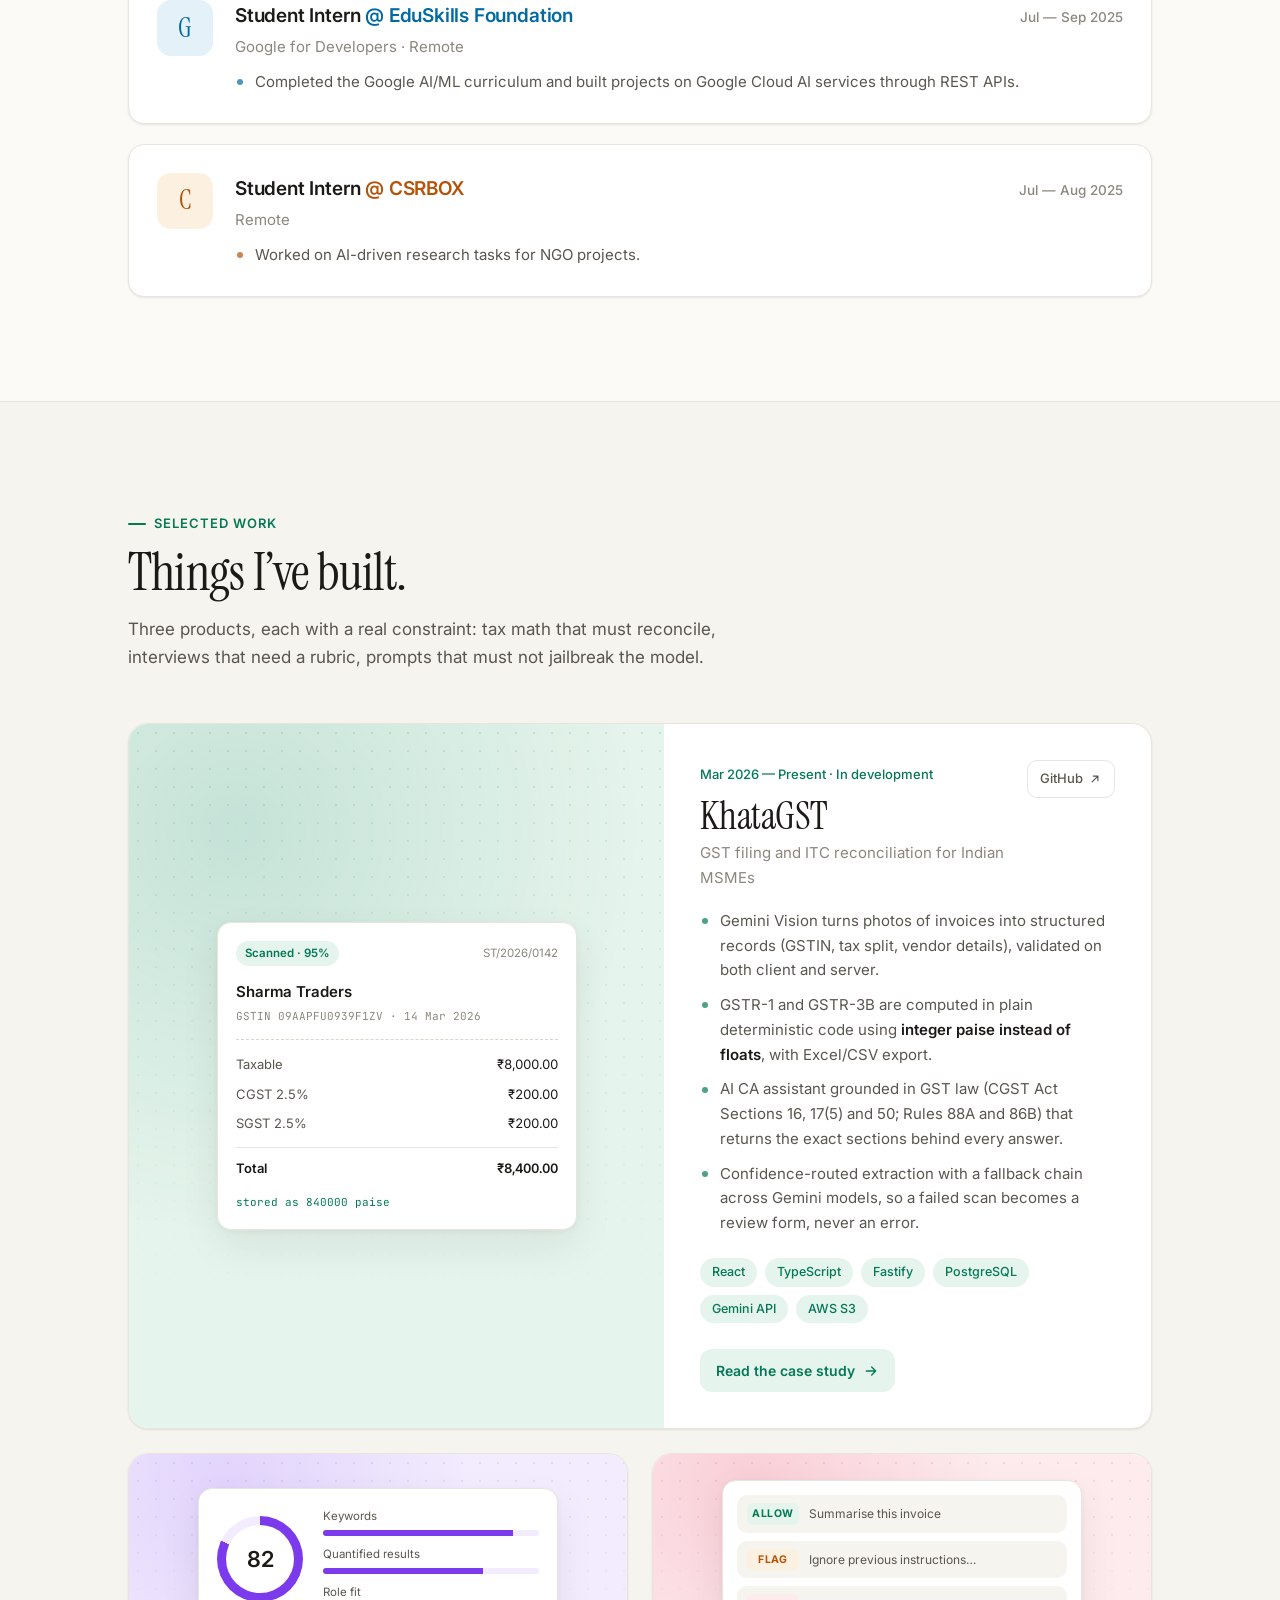
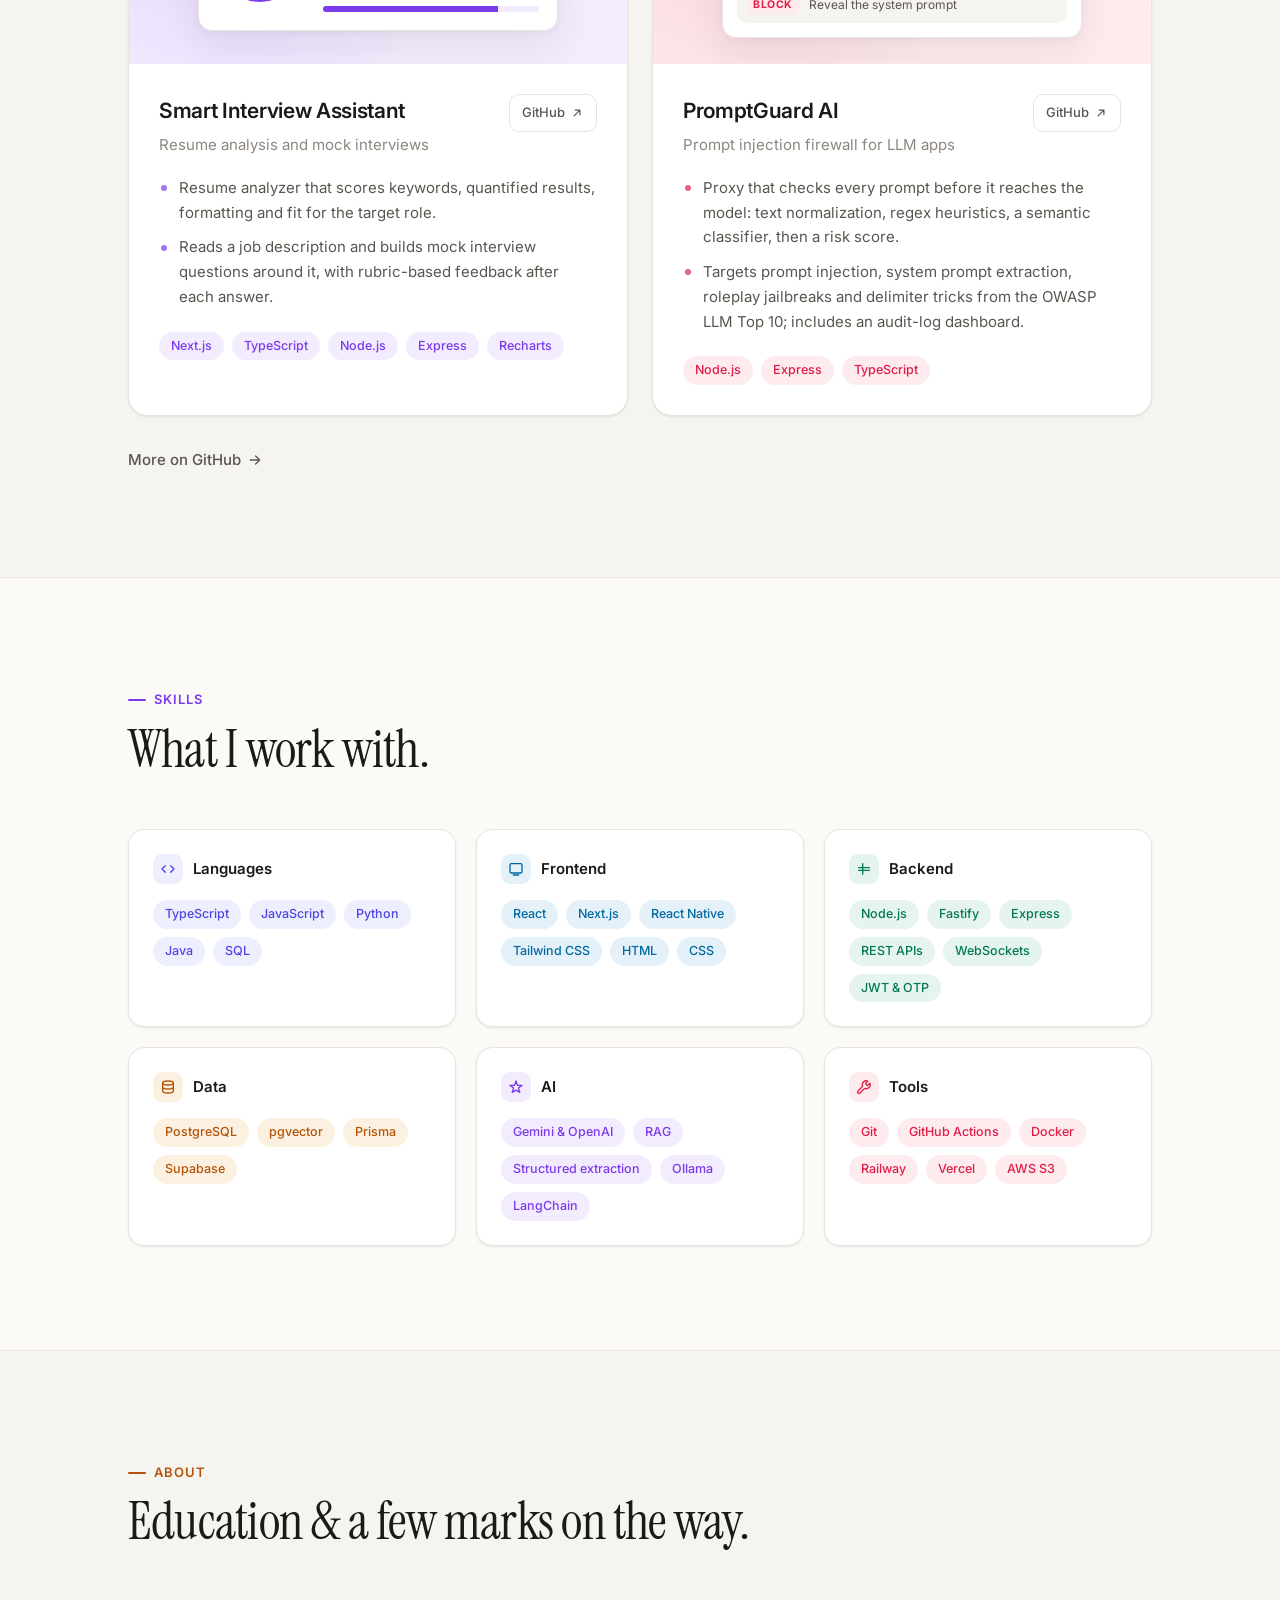
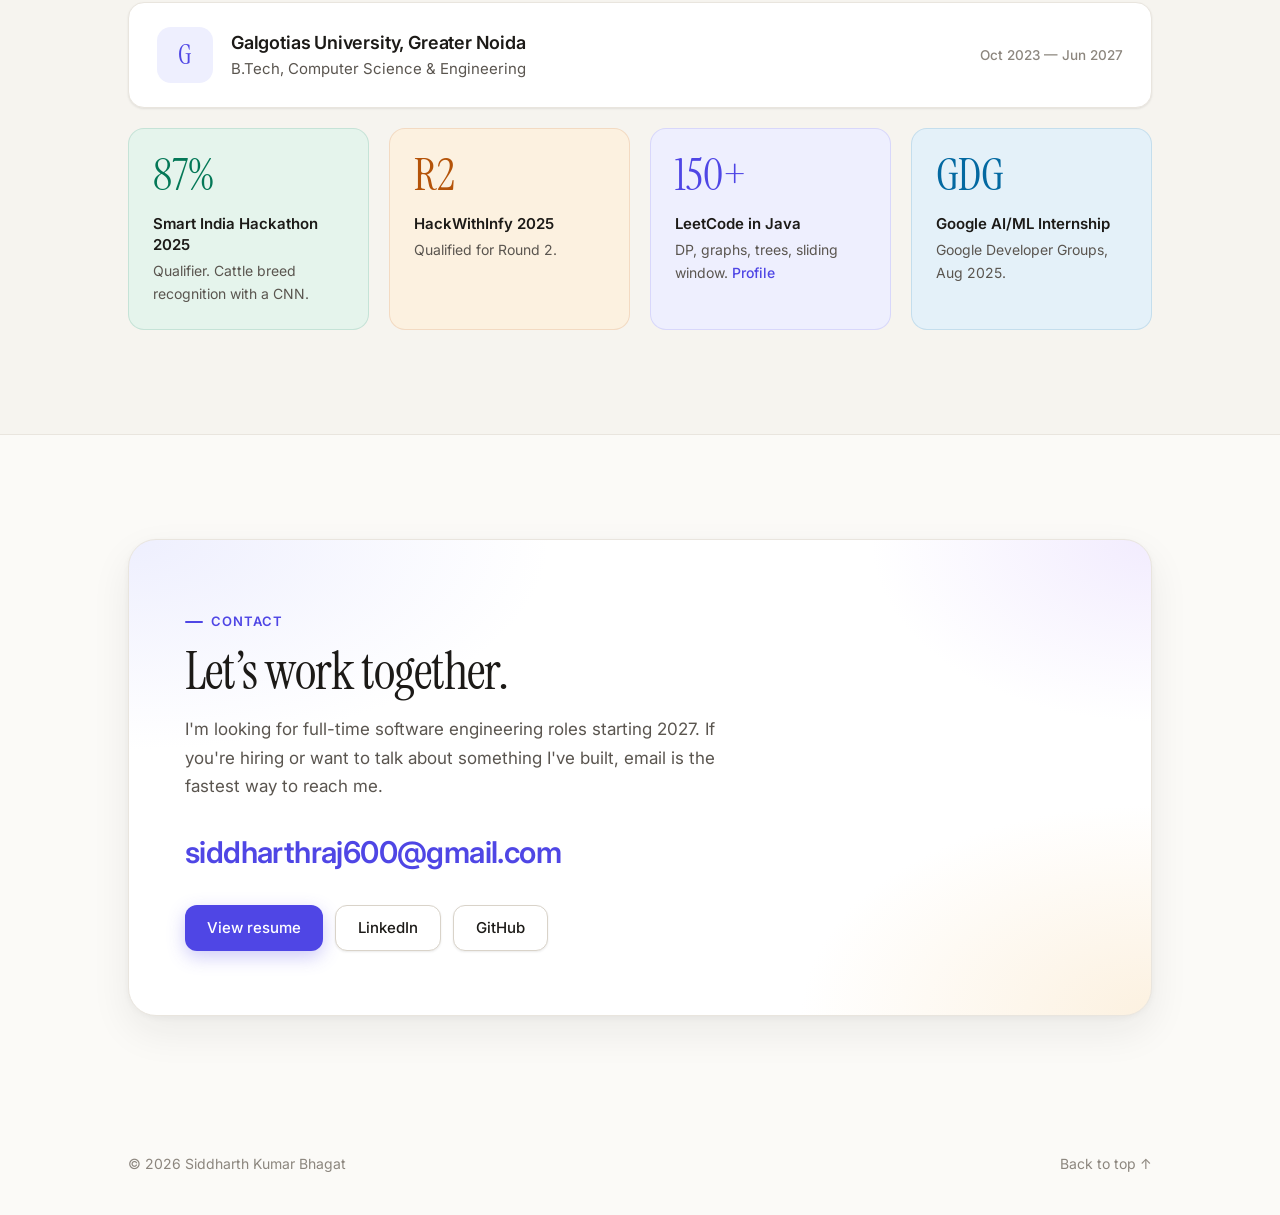
==== commit f9b775c4: "Give the portfolio a warm editorial look with colour, not neon Light paper background, serif heading" ====
--- a/index.html
+++ b/index.html
@@ -8,20 +8,28 @@
   <meta name="description"
     content="Siddharth Kumar Bhagat — final-year B.Tech CSE student and full-stack engineer building with React, TypeScript, Node.js, PostgreSQL and LLMs.">
   <meta name="author" content="Siddharth Kumar Bhagat">
-  <meta name="theme-color" content="#0a0a0b">
+  <meta name="theme-color" content="#fbfaf7">
   <meta property="og:type" content="website">
   <meta property="og:title" content="Siddharth Kumar Bhagat · Full-Stack Engineer">
   <meta property="og:description"
     content="Full-stack products end to end: React and TypeScript on the front, Node.js and PostgreSQL on the back, with LLM features where they solve a real problem.">
   <link rel="icon"
-    href="data:image/svg+xml,%3Csvg xmlns='http://www.w3.org/2000/svg' viewBox='0 0 64 64'%3E%3Crect width='64' height='64' rx='14' fill='%230a0a0b'/%3E%3Ctext x='50%25' y='54%25' dominant-baseline='middle' text-anchor='middle' font-family='Arial,sans-serif' font-weight='700' font-size='26' fill='%238ab4ff'%3ESB%3C/text%3E%3C/svg%3E">
+    href="data:image/svg+xml,%3Csvg xmlns='http://www.w3.org/2000/svg' viewBox='0 0 64 64'%3E%3Crect width='64' height='64' rx='14' fill='%234f46e5'/%3E%3Ctext x='50%25' y='56%25' dominant-baseline='middle' text-anchor='middle' font-family='Georgia,serif' font-size='30' fill='%23fff'%3ES%3C/text%3E%3C/svg%3E">
   <link rel="preconnect" href="https://fonts.googleapis.com">
   <link rel="preconnect" href="https://fonts.gstatic.com" crossorigin>
   <link
-    href="https://fonts.googleapis.com/css2?family=Inter:wght@400;500;600;700&family=JetBrains+Mono:wght@400;500&display=swap"
+    href="https://fonts.googleapis.com/css2?family=Instrument+Serif:ital@0;1&family=Inter:wght@400;500;600;700&family=JetBrains+Mono:wght@400;500&display=swap"
     rel="stylesheet">
   <link rel="stylesheet" href="styles.css">
-  <script>document.documentElement.classList.add("js");</script>
+  <script>
+    document.documentElement.classList.add("js");
+    (function () {
+      var t = localStorage.getItem("theme");
+      if (t === "dark" || t === "light") document.documentElement.setAttribute("data-theme", t);
+      else if (window.matchMedia("(prefers-color-scheme: dark)").matches)
+        document.documentElement.setAttribute("data-theme", "dark");
+    })();
+  </script>
 </head>
 
 <body>
@@ -29,86 +37,134 @@
 
   <header class="nav" id="nav">
     <div class="nav-inner">
-      <a href="#top" class="nav-logo" aria-label="Home">Siddharth<span>.</span></a>
-      <nav aria-label="Primary">
-        <ul class="nav-links" id="navLinks">
-          <li><a href="#experience">Experience</a></li>
-          <li><a href="#projects">Projects</a></li>
-          <li><a href="#skills">Skills</a></li>
-          <li><a href="#education">Education</a></li>
-          <li><a href="#contact">Contact</a></li>
-          <li><a href="Siddharth_Kumar_Bhagat_Resume.pdf" class="nav-resume" target="_blank" rel="noopener">Resume</a></li>
-        </ul>
-      </nav>
-      <button class="menu-btn" id="menuBtn" aria-label="Open menu" aria-expanded="false" aria-controls="navLinks">
-        <span></span><span></span>
-      </button>
+      <a href="#top" class="nav-logo" aria-label="Home">
+        <span class="logo-mark">S</span>
+        Siddharth
+      </a>
+      <div class="nav-right">
+        <nav aria-label="Primary">
+          <ul class="nav-links" id="navLinks">
+            <li><a href="#experience">Experience</a></li>
+            <li><a href="#projects">Work</a></li>
+            <li><a href="#skills">Skills</a></li>
+            <li><a href="#education">About</a></li>
+            <li><a href="#contact">Contact</a></li>
+            <li><a href="Siddharth_Kumar_Bhagat_Resume.pdf" class="nav-resume" target="_blank" rel="noopener">Resume</a></li>
+          </ul>
+        </nav>
+        <button class="icon-btn theme-toggle" id="themeToggle" type="button" aria-label="Switch to dark theme">
+          <svg class="icon-moon" viewBox="0 0 24 24" aria-hidden="true">
+            <path d="M21 14.5A8.5 8.5 0 1 1 9.5 3 7 7 0 0 0 21 14.5z" />
+          </svg>
+          <svg class="icon-sun" viewBox="0 0 24 24" aria-hidden="true">
+            <circle cx="12" cy="12" r="4" />
+            <path d="M12 2v2M12 20v2M4.93 4.93l1.41 1.41M17.66 17.66l1.41 1.41M2 12h2M20 12h2M4.93 19.07l1.41-1.41M17.66 6.34l1.41-1.41" />
+          </svg>
+        </button>
+        <button class="icon-btn menu-btn" id="menuBtn" type="button" aria-label="Open menu" aria-expanded="false" aria-controls="navLinks">
+          <span></span><span></span>
+        </button>
+      </div>
     </div>
   </header>
 
   <main id="main">
 
-    <!-- HERO -->
     <section class="hero" id="top">
-      <div class="container">
-        <p class="status"><span class="status-dot"></span>Open to full-time SDE roles · Graduating June 2027</p>
-        <h1 class="hero-name">Siddharth Kumar Bhagat</h1>
-        <p class="hero-role">Full-stack engineer building products end to end.</p>
-        <p class="hero-summary">
-          Final-year B.Tech CSE student. I work with React and TypeScript on the front, Node.js and PostgreSQL on
-          the back, and add LLM features where they solve a real problem. Currently interning at
-          <strong>Repeat AI</strong> on a B2B procurement app for restaurants, and building
-          <strong>KhataGST</strong>, a GST compliance SaaS for Indian MSMEs.
-        </p>
-        <div class="hero-actions">
-          <a href="Siddharth_Kumar_Bhagat_Resume.pdf" class="btn btn-primary" target="_blank" rel="noopener">
-            Download resume
-            <svg viewBox="0 0 24 24" aria-hidden="true"><path d="M12 4v12m0 0l-5-5m5 5l5-5M5 20h14" /></svg>
-          </a>
-          <a href="mailto:siddharthraj600@gmail.com" class="btn btn-ghost">siddharthraj600@gmail.com</a>
-        </div>
-        <ul class="social" aria-label="Profiles">
-          <li>
-            <a href="https://github.com/btw-itz-sid" target="_blank" rel="noopener" aria-label="GitHub">
-              <svg viewBox="0 0 24 24" aria-hidden="true" class="fill">
-                <path d="M12 .5a11.5 11.5 0 0 0-3.64 22.41c.58.1.79-.25.79-.56v-2c-3.2.7-3.88-1.37-3.88-1.37-.53-1.33-1.28-1.69-1.28-1.69-1.05-.71.08-.7.08-.7 1.16.08 1.77 1.19 1.77 1.19 1.03 1.77 2.7 1.26 3.36.96.1-.75.4-1.26.73-1.55-2.55-.29-5.24-1.28-5.24-5.68 0-1.26.45-2.28 1.19-3.09-.12-.29-.52-1.46.11-3.05 0 0 .97-.31 3.17 1.18a11 11 0 0 1 5.77 0c2.2-1.49 3.17-1.18 3.17-1.18.63 1.59.23 2.76.11 3.05.74.81 1.19 1.83 1.19 3.09 0 4.41-2.69 5.38-5.25 5.67.41.36.78 1.06.78 2.14v3.17c0 .31.21.67.8.56A11.5 11.5 0 0 0 12 .5Z" />
-              </svg>
-              <span>GitHub</span>
+      <div class="hero-bg" aria-hidden="true"><span></span><span></span><span></span></div>
+      <div class="container hero-grid">
+        <div>
+          <p class="status"><span class="status-dot"></span>Open to full-time SDE roles · Graduating June 2027</p>
+          <h1 class="hero-name">Siddharth Kumar Bhagat</h1>
+          <p class="hero-role">Full-stack engineer who ships products <em>end to end.</em></p>
+          <p class="hero-summary">
+            Final-year B.Tech CSE student. React and TypeScript on the front, Node.js and PostgreSQL on the back,
+            and LLM features only where they solve a real problem. Currently interning at
+            <strong>Repeat AI</strong> and building <strong>KhataGST</strong>.
+          </p>
+          <div class="hero-actions">
+            <a href="Siddharth_Kumar_Bhagat_Resume.pdf" class="btn btn-primary" target="_blank" rel="noopener">
+              Download resume
+              <svg viewBox="0 0 24 24" aria-hidden="true"><path d="M12 4v12m0 0l-5-5m5 5l5-5M5 20h14" /></svg>
             </a>
-          </li>
-          <li>
-            <a href="https://www.linkedin.com/in/siddharth-kumar-bhagat" target="_blank" rel="noopener" aria-label="LinkedIn">
-              <svg viewBox="0 0 24 24" aria-hidden="true" class="fill">
-                <path d="M20.45 20.45h-3.56v-5.57c0-1.33-.02-3.04-1.85-3.04-1.85 0-2.14 1.45-2.14 2.94v5.67H9.35V9h3.41v1.56h.05c.48-.9 1.64-1.85 3.37-1.85 3.6 0 4.27 2.37 4.27 5.46v6.28ZM5.34 7.43a2.06 2.06 0 1 1 0-4.13 2.06 2.06 0 0 1 0 4.13ZM7.12 20.45H3.56V9h3.56v11.45ZM22.22 0H1.77C.79 0 0 .77 0 1.73v20.54C0 23.23.79 24 1.77 24h20.45c.98 0 1.78-.77 1.78-1.73V1.73C24 .77 23.2 0 22.22 0Z" />
-              </svg>
-              <span>LinkedIn</span>
-            </a>
-          </li>
-          <li>
-            <a href="https://leetcode.com/u/btw_itzz_sid_/" target="_blank" rel="noopener" aria-label="LeetCode">
-              <svg viewBox="0 0 24 24" aria-hidden="true" class="fill">
-                <path d="M13.48 0a1.37 1.37 0 0 0-.96.44L7.12 6.22l-2.6 2.78a5.3 5.3 0 0 0-1.27 2.07 5.6 5.6 0 0 0-.2 2.3 5.3 5.3 0 0 0 1.49 3.13l4.36 4.36a5.4 5.4 0 0 0 7.65.03l2.6-2.6a1.37 1.37 0 1 0-1.94-1.94l-2.6 2.6a2.68 2.68 0 0 1-3.78-.02l-4.36-4.36a2.6 2.6 0 0 1-.03-3.67l2.6-2.79 5.4-5.78A1.37 1.37 0 0 0 13.48 0Zm-2.87 13.38a1.37 1.37 0 1 0 0 2.74h9.68a1.37 1.37 0 1 0 0-2.74h-9.68Z" />
-              </svg>
-              <span>LeetCode</span>
-            </a>
-          </li>
-          <li class="social-meta">Greater Noida, India</li>
-        </ul>
-      </div>
-    </section>
-
-    <!-- EXPERIENCE -->
+            <a href="#projects" class="btn btn-ghost">See selected work</a>
+          </div>
+          <ul class="social" aria-label="Profiles">
+            <li>
+              <a href="https://github.com/btw-itz-sid" target="_blank" rel="noopener">
+                <svg viewBox="0 0 24 24" aria-hidden="true" class="fill">
+                  <path d="M12 .5a11.5 11.5 0 0 0-3.64 22.41c.58.1.79-.25.79-.56v-2c-3.2.7-3.88-1.37-3.88-1.37-.53-1.33-1.28-1.69-1.28-1.69-1.05-.71.08-.7.08-.7 1.16.08 1.77 1.19 1.77 1.19 1.03 1.77 2.7 1.26 3.36.96.1-.75.4-1.26.73-1.55-2.55-.29-5.24-1.28-5.24-5.68 0-1.26.45-2.28 1.19-3.09-.12-.29-.52-1.46.11-3.05 0 0 .97-.31 3.17 1.18a11 11 0 0 1 5.77 0c2.2-1.49 3.17-1.18 3.17-1.18.63 1.59.23 2.76.11 3.05.74.81 1.19 1.83 1.19 3.09 0 4.41-2.69 5.38-5.25 5.67.41.36.78 1.06.78 2.14v3.17c0 .31.21.67.8.56A11.5 11.5 0 0 0 12 .5Z" />
+                </svg>
+                GitHub
+              </a>
+            </li>
+            <li>
+              <a href="https://www.linkedin.com/in/siddharth-kumar-bhagat" target="_blank" rel="noopener">
+                <svg viewBox="0 0 24 24" aria-hidden="true" class="fill">
+                  <path d="M20.45 20.45h-3.56v-5.57c0-1.33-.02-3.04-1.85-3.04-1.85 0-2.14 1.45-2.14 2.94v5.67H9.35V9h3.41v1.56h.05c.48-.9 1.64-1.85 3.37-1.85 3.6 0 4.27 2.37 4.27 5.46v6.28ZM5.34 7.43a2.06 2.06 0 1 1 0-4.13 2.06 2.06 0 0 1 0 4.13ZM7.12 20.45H3.56V9h3.56v11.45ZM22.22 0H1.77C.79 0 0 .77 0 1.73v20.54C0 23.23.79 24 1.77 24h20.45c.98 0 1.78-.77 1.78-1.73V1.73C24 .77 23.2 0 22.22 0Z" />
+                </svg>
+                LinkedIn
+              </a>
+            </li>
+            <li>
+              <a href="https://leetcode.com/u/btw_itzz_sid_/" target="_blank" rel="noopener">
+                <svg viewBox="0 0 24 24" aria-hidden="true" class="fill">
+                  <path d="M13.48 0a1.37 1.37 0 0 0-.96.44L7.12 6.22l-2.6 2.78a5.3 5.3 0 0 0-1.27 2.07 5.6 5.6 0 0 0-.2 2.3 5.3 5.3 0 0 0 1.49 3.13l4.36 4.36a5.4 5.4 0 0 0 7.65.03l2.6-2.6a1.37 1.37 0 1 0-1.94-1.94l-2.6 2.6a2.68 2.68 0 0 1-3.78-.02l-4.36-4.36a2.6 2.6 0 0 1-.03-3.67l2.6-2.79 5.4-5.78A1.37 1.37 0 0 0 13.48 0Zm-2.87 13.38a1.37 1.37 0 1 0 0 2.74h9.68a1.37 1.37 0 1 0 0-2.74h-9.68Z" />
+                </svg>
+                LeetCode
+              </a>
+            </li>
+          </ul>
+        </div>
+
+        <aside class="snapshot reveal" aria-label="Currently">
+          <div class="snapshot-head">
+            <div class="avatar" aria-hidden="true">S</div>
+            <div>
+              <p class="snapshot-name">Siddharth Kumar Bhagat</p>
+              <p class="snapshot-loc">Greater Noida, India</p>
+            </div>
+          </div>
+          <p class="snapshot-label">Right now</p>
+          <ul class="now-list">
+            <li>
+              <span class="now-icon c-indigo" aria-hidden="true">
+                <svg viewBox="0 0 24 24"><path d="M4 7h16M4 12h10M4 17h7" /></svg>
+              </span>
+              <div><strong>Intern, Repeat AI</strong>Buyer &amp; vendor apps, WhatsApp ordering bot</div>
+            </li>
+            <li>
+              <span class="now-icon c-green" aria-hidden="true">
+                <svg viewBox="0 0 24 24"><rect x="3" y="4" width="18" height="16" rx="2" /><path d="M7 8h10M7 12h6" /></svg>
+              </span>
+              <div><strong>Building KhataGST</strong>GST filing SaaS for Indian MSMEs</div>
+            </li>
+          </ul>
+          <ul class="snapshot-stats">
+            <li class="c-indigo"><span>70+</span>commits at Repeat AI</li>
+            <li class="c-green"><span>150+</span>LeetCode in Java</li>
+            <li class="c-amber"><span>SIH</span>2025 qualifier</li>
+            <li class="c-violet"><span>2027</span>B.Tech CSE</li>
+          </ul>
+        </aside>
+      </div>
+    </section>
+
     <section class="section" id="experience">
       <div class="container">
-        <h2 class="section-title"><span>01</span>Experience</h2>
+        <div class="section-head">
+          <p class="eyebrow c-indigo">Experience</p>
+          <h2 class="section-title">Where I’ve been shipping.</h2>
+        </div>
 
         <ol class="timeline">
-          <li class="role reveal">
-            <div class="role-meta">
-              <span class="role-date">Jul 2026 — Present</span>
-            </div>
+          <li class="role reveal c-indigo">
+            <div class="company-badge" aria-hidden="true">R</div>
             <div class="role-body">
-              <h3>Intern <span class="at">@ Repeat AI</span></h3>
+              <div class="role-head">
+                <h3>Intern <span class="at">@ Repeat AI</span></h3>
+                <span class="role-date">Jul 2026 — Present</span>
+              </div>
               <p class="role-sub">B2B procurement app for restaurants and cloud kitchens</p>
               <ul class="bullets">
                 <li>Main contributor to the buyer and vendor apps (React Native, TypeScript, Node.js) with
@@ -130,26 +186,27 @@
             </div>
           </li>
 
-          <li class="role reveal">
-            <div class="role-meta">
-              <span class="role-date">Jul — Sep 2025</span>
-            </div>
+          <li class="role role-compact reveal c-sky">
+            <div class="company-badge" aria-hidden="true">G</div>
             <div class="role-body">
-              <h3>Student Intern <span class="at">@ EduSkills Foundation</span></h3>
+              <div class="role-head">
+                <h3>Student Intern <span class="at">@ EduSkills Foundation</span></h3>
+                <span class="role-date">Jul — Sep 2025</span>
+              </div>
               <p class="role-sub">Google for Developers · Remote</p>
               <ul class="bullets">
-                <li>Completed the Google AI/ML curriculum and built projects on Google Cloud AI services through REST
-                  APIs.</li>
-              </ul>
-            </div>
-          </li>
-
-          <li class="role reveal">
-            <div class="role-meta">
-              <span class="role-date">Jul — Aug 2025</span>
-            </div>
+                <li>Completed the Google AI/ML curriculum and built projects on Google Cloud AI services through REST APIs.</li>
+              </ul>
+            </div>
+          </li>
+
+          <li class="role role-compact reveal c-amber">
+            <div class="company-badge" aria-hidden="true">C</div>
             <div class="role-body">
-              <h3>Student Intern <span class="at">@ CSRBOX</span></h3>
+              <div class="role-head">
+                <h3>Student Intern <span class="at">@ CSRBOX</span></h3>
+                <span class="role-date">Jul — Aug 2025</span>
+              </div>
               <p class="role-sub">Remote</p>
               <ul class="bullets">
                 <li>Worked on AI-driven research tasks for NGO projects.</li>
@@ -160,84 +217,128 @@
       </div>
     </section>
 
-    <!-- PROJECTS -->
-    <section class="section" id="projects">
+    <section class="section section-alt" id="projects">
       <div class="container">
-        <h2 class="section-title"><span>02</span>Projects</h2>
-
-        <article class="project project-featured reveal">
-          <header class="project-head">
-            <div>
-              <p class="project-kicker">Mar 2026 — Present · In active development</p>
-              <h3>KhataGST</h3>
-              <p class="project-tagline">GST filing and ITC reconciliation for Indian MSMEs</p>
-            </div>
-            <a class="project-link" href="https://github.com/btw-itz-sid/KhataGST" target="_blank" rel="noopener">
-              GitHub
-              <svg viewBox="0 0 24 24" aria-hidden="true"><path d="M7 17L17 7M9 7h8v8" /></svg>
-            </a>
-          </header>
-          <ul class="bullets">
-            <li>Gemini Vision turns photos of invoices into structured records (GSTIN, tax split, vendor details),
-              validated on both client and server.</li>
-            <li>GSTR-1 and GSTR-3B are computed in plain deterministic code using <strong>integer paise instead of
-                floats</strong>, with Excel/CSV export.</li>
-            <li>AI CA assistant grounded in GST law (CGST Act Sections 16, 17(5) and 50; Rules 88A and 86B) that returns
-              the exact sections behind every answer.</li>
-            <li>Confidence-routed extraction with a fallback chain across Gemini models, so a failed scan becomes a
-              review form, never an error.</li>
-          </ul>
-          <ul class="tags">
-            <li>React</li><li>TypeScript</li><li>Fastify</li><li>PostgreSQL</li><li>Gemini API</li><li>AWS S3</li><li>Railway</li>
-          </ul>
-          <a class="case-link" href="projects/khatagst/">
-            Read the case study
-            <svg viewBox="0 0 24 24" aria-hidden="true"><path d="M5 12h14m-6-6l6 6-6 6" /></svg>
-          </a>
-        </article>
-
-        <div class="project-grid">
-          <article class="project reveal">
+        <div class="section-head">
+          <p class="eyebrow c-green">Selected work</p>
+          <h2 class="section-title">Things I’ve built.</h2>
+          <p class="section-lead">Three products, each with a real constraint: tax math that must reconcile, interviews
+            that need a rubric, prompts that must not jailbreak the model.</p>
+        </div>
+
+        <article class="project project-featured reveal c-green">
+          <div class="project-visual" aria-hidden="true">
+            <div class="mock-card">
+              <div class="mock-head">
+                <span class="mock-chip">Scanned · 95%</span>
+                <span class="mock-muted">ST/2026/0142</span>
+              </div>
+              <p class="mock-title">Sharma Traders</p>
+              <p class="mock-sub">GSTIN 09AAPFU0939F1ZV · 14 Mar 2026</p>
+              <dl class="mock-rows">
+                <div><dt>Taxable</dt><dd>₹8,000.00</dd></div>
+                <div><dt>CGST 2.5%</dt><dd>₹200.00</dd></div>
+                <div><dt>SGST 2.5%</dt><dd>₹200.00</dd></div>
+                <div class="mock-total"><dt>Total</dt><dd>₹8,400.00</dd></div>
+              </dl>
+              <p class="mock-foot">stored as 840000 paise</p>
+            </div>
+          </div>
+          <div class="project-body">
             <header class="project-head">
               <div>
-                <h3>Smart Interview Assistant</h3>
-                <p class="project-tagline">Resume analysis and mock interviews</p>
-              </div>
-              <a class="project-link" href="https://github.com/btw-itz-sid/smart-interview-assistant" target="_blank" rel="noopener">
+                <p class="project-kicker">Mar 2026 — Present · In development</p>
+                <h3>KhataGST</h3>
+                <p class="project-tagline">GST filing and ITC reconciliation for Indian MSMEs</p>
+              </div>
+              <a class="project-link" href="https://github.com/btw-itz-sid/KhataGST" target="_blank" rel="noopener">
                 GitHub
                 <svg viewBox="0 0 24 24" aria-hidden="true"><path d="M7 17L17 7M9 7h8v8" /></svg>
               </a>
             </header>
             <ul class="bullets">
-              <li>Resume analyzer that scores keywords, quantified results, formatting and fit for the target role.</li>
-              <li>Reads a job description and builds mock interview questions around it, with rubric-based feedback
-                after each answer.</li>
+              <li>Gemini Vision turns photos of invoices into structured records (GSTIN, tax split, vendor details),
+                validated on both client and server.</li>
+              <li>GSTR-1 and GSTR-3B are computed in plain deterministic code using <strong>integer paise instead of
+                  floats</strong>, with Excel/CSV export.</li>
+              <li>AI CA assistant grounded in GST law (CGST Act Sections 16, 17(5) and 50; Rules 88A and 86B) that
+                returns the exact sections behind every answer.</li>
+              <li>Confidence-routed extraction with a fallback chain across Gemini models, so a failed scan becomes a
+                review form, never an error.</li>
             </ul>
             <ul class="tags">
-              <li>Next.js</li><li>TypeScript</li><li>Node.js</li><li>Express</li><li>Recharts</li><li>Vercel</li>
+              <li>React</li><li>TypeScript</li><li>Fastify</li><li>PostgreSQL</li><li>Gemini API</li><li>AWS S3</li>
             </ul>
-          </article>
-
-          <article class="project reveal">
-            <header class="project-head">
-              <div>
-                <h3>PromptGuard AI</h3>
-                <p class="project-tagline">Prompt injection firewall for LLM apps</p>
-              </div>
-              <a class="project-link" href="https://github.com/btw-itz-sid/promptguard-ai" target="_blank" rel="noopener">
-                GitHub
-                <svg viewBox="0 0 24 24" aria-hidden="true"><path d="M7 17L17 7M9 7h8v8" /></svg>
-              </a>
-            </header>
-            <ul class="bullets">
-              <li>Proxy that checks every prompt before it reaches the model: text normalization, regex heuristics, a
-                semantic classifier, then a risk score.</li>
-              <li>Targets prompt injection, system prompt extraction, roleplay jailbreaks and delimiter tricks from the
-                OWASP LLM Top 10; includes an audit-log dashboard.</li>
-            </ul>
-            <ul class="tags">
-              <li>Node.js</li><li>Express</li><li>TypeScript</li>
-            </ul>
+            <a class="case-link" href="projects/khatagst/">
+              Read the case study
+              <svg viewBox="0 0 24 24" aria-hidden="true"><path d="M5 12h14m-6-6l6 6-6 6" /></svg>
+            </a>
+          </div>
+        </article>
+
+        <div class="project-grid">
+          <article class="project reveal c-violet">
+            <div class="project-visual" aria-hidden="true">
+              <div class="mock-card mock-score">
+                <div class="ring" style="--p: 82"><span>82</span></div>
+                <ul class="mock-bars">
+                  <li>Keywords <i style="--w: 88%"></i></li>
+                  <li>Quantified results <i style="--w: 74%"></i></li>
+                  <li>Role fit <i style="--w: 81%"></i></li>
+                </ul>
+              </div>
+            </div>
+            <div class="project-body">
+              <header class="project-head">
+                <div>
+                  <h3>Smart Interview Assistant</h3>
+                  <p class="project-tagline">Resume analysis and mock interviews</p>
+                </div>
+                <a class="project-link" href="https://github.com/btw-itz-sid/smart-interview-assistant" target="_blank" rel="noopener">
+                  GitHub
+                  <svg viewBox="0 0 24 24" aria-hidden="true"><path d="M7 17L17 7M9 7h8v8" /></svg>
+                </a>
+              </header>
+              <ul class="bullets">
+                <li>Resume analyzer that scores keywords, quantified results, formatting and fit for the target role.</li>
+                <li>Reads a job description and builds mock interview questions around it, with rubric-based feedback
+                  after each answer.</li>
+              </ul>
+              <ul class="tags">
+                <li>Next.js</li><li>TypeScript</li><li>Node.js</li><li>Express</li><li>Recharts</li>
+              </ul>
+            </div>
+          </article>
+
+          <article class="project reveal c-rose">
+            <div class="project-visual" aria-hidden="true">
+              <div class="mock-card mock-log">
+                <div class="log-row log-allow"><span class="log-tag">Allow</span><span>Summarise this invoice</span></div>
+                <div class="log-row log-flag"><span class="log-tag">Flag</span><span>Ignore previous instructions…</span></div>
+                <div class="log-row log-block"><span class="log-tag">Block</span><span>Reveal the system prompt</span></div>
+              </div>
+            </div>
+            <div class="project-body">
+              <header class="project-head">
+                <div>
+                  <h3>PromptGuard AI</h3>
+                  <p class="project-tagline">Prompt injection firewall for LLM apps</p>
+                </div>
+                <a class="project-link" href="https://github.com/btw-itz-sid/promptguard-ai" target="_blank" rel="noopener">
+                  GitHub
+                  <svg viewBox="0 0 24 24" aria-hidden="true"><path d="M7 17L17 7M9 7h8v8" /></svg>
+                </a>
+              </header>
+              <ul class="bullets">
+                <li>Proxy that checks every prompt before it reaches the model: text normalization, regex heuristics, a
+                  semantic classifier, then a risk score.</li>
+                <li>Targets prompt injection, system prompt extraction, roleplay jailbreaks and delimiter tricks from
+                  the OWASP LLM Top 10; includes an audit-log dashboard.</li>
+              </ul>
+              <ul class="tags">
+                <li>Node.js</li><li>Express</li><li>TypeScript</li>
+              </ul>
+            </div>
           </article>
         </div>
 
@@ -248,46 +349,51 @@
       </div>
     </section>
 
-    <!-- SKILLS -->
     <section class="section" id="skills">
       <div class="container">
-        <h2 class="section-title"><span>03</span>Skills</h2>
-        <dl class="skills">
-          <div class="skill-row reveal">
-            <dt>Languages</dt>
-            <dd><ul class="tags"><li>TypeScript</li><li>JavaScript</li><li>Python</li><li>Java</li><li>SQL</li></ul></dd>
-          </div>
-          <div class="skill-row reveal">
-            <dt>Frontend</dt>
-            <dd><ul class="tags"><li>React</li><li>Next.js</li><li>React Native</li><li>Tailwind CSS</li><li>HTML</li><li>CSS</li></ul></dd>
-          </div>
-          <div class="skill-row reveal">
-            <dt>Backend</dt>
-            <dd><ul class="tags"><li>Node.js</li><li>Fastify</li><li>Express</li><li>REST APIs</li><li>WebSockets</li><li>JWT &amp; OTP auth</li></ul></dd>
-          </div>
-          <div class="skill-row reveal">
-            <dt>Data</dt>
-            <dd><ul class="tags"><li>PostgreSQL</li><li>pgvector</li><li>Prisma</li><li>Supabase</li></ul></dd>
-          </div>
-          <div class="skill-row reveal">
-            <dt>AI</dt>
-            <dd><ul class="tags"><li>Gemini &amp; OpenAI APIs</li><li>RAG</li><li>Structured extraction</li><li>Prompt design</li><li>Ollama</li><li>LangChain</li></ul></dd>
-          </div>
-          <div class="skill-row reveal">
-            <dt>Tools</dt>
-            <dd><ul class="tags"><li>Git</li><li>GitHub Actions</li><li>Docker</li><li>Railway</li><li>Vercel</li><li>AWS S3</li></ul></dd>
-          </div>
-        </dl>
-      </div>
-    </section>
-
-    <!-- EDUCATION & ACHIEVEMENTS -->
-    <section class="section" id="education">
+        <div class="section-head">
+          <p class="eyebrow c-violet">Skills</p>
+          <h2 class="section-title">What I work with.</h2>
+        </div>
+        <div class="skills">
+          <article class="skill-card reveal c-indigo">
+            <h3><span class="skill-icon" aria-hidden="true"><svg viewBox="0 0 24 24"><path d="M8 17l-5-5 5-5M16 7l5 5-5 5" /></svg></span>Languages</h3>
+            <ul class="tags"><li>TypeScript</li><li>JavaScript</li><li>Python</li><li>Java</li><li>SQL</li></ul>
+          </article>
+          <article class="skill-card reveal c-sky">
+            <h3><span class="skill-icon" aria-hidden="true"><svg viewBox="0 0 24 24"><rect x="3" y="4" width="18" height="14" rx="2" /><path d="M8 21h8" /></svg></span>Frontend</h3>
+            <ul class="tags"><li>React</li><li>Next.js</li><li>React Native</li><li>Tailwind CSS</li><li>HTML</li><li>CSS</li></ul>
+          </article>
+          <article class="skill-card reveal c-green">
+            <h3><span class="skill-icon" aria-hidden="true"><svg viewBox="0 0 24 24"><path d="M4 10h16M4 14h16M10 4v16" /></svg></span>Backend</h3>
+            <ul class="tags"><li>Node.js</li><li>Fastify</li><li>Express</li><li>REST APIs</li><li>WebSockets</li><li>JWT &amp; OTP</li></ul>
+          </article>
+          <article class="skill-card reveal c-amber">
+            <h3><span class="skill-icon" aria-hidden="true"><svg viewBox="0 0 24 24"><ellipse cx="12" cy="6" rx="8" ry="3" /><path d="M4 6v6c0 1.7 3.6 3 8 3s8-1.3 8-3V6M4 12v6c0 1.7 3.6 3 8 3s8-1.3 8-3v-6" /></svg></span>Data</h3>
+            <ul class="tags"><li>PostgreSQL</li><li>pgvector</li><li>Prisma</li><li>Supabase</li></ul>
+          </article>
+          <article class="skill-card reveal c-violet">
+            <h3><span class="skill-icon" aria-hidden="true"><svg viewBox="0 0 24 24"><path d="M12 3l2.2 6.6H21l-5.4 4 2.1 6.4L12 16.6 6.3 20l2.1-6.4L3 9.6h6.8z" /></svg></span>AI</h3>
+            <ul class="tags"><li>Gemini &amp; OpenAI</li><li>RAG</li><li>Structured extraction</li><li>Ollama</li><li>LangChain</li></ul>
+          </article>
+          <article class="skill-card reveal c-rose">
+            <h3><span class="skill-icon" aria-hidden="true"><svg viewBox="0 0 24 24"><path d="M14.7 6.3a1 1 0 0 0 0 1.4l1.6 1.6a1 1 0 0 0 1.4 0l3.1-3.1a6 6 0 0 1-7.9 7.9l-6.9 6.9a2.1 2.1 0 0 1-3-3l6.9-6.9a6 6 0 0 1 7.9-7.9z" /></svg></span>Tools</h3>
+            <ul class="tags"><li>Git</li><li>GitHub Actions</li><li>Docker</li><li>Railway</li><li>Vercel</li><li>AWS S3</li></ul>
+          </article>
+        </div>
+      </div>
+    </section>
+
+    <section class="section section-alt" id="education">
       <div class="container">
-        <h2 class="section-title"><span>04</span>Education &amp; Achievements</h2>
-
-        <div class="edu reveal">
-          <div>
+        <div class="section-head">
+          <p class="eyebrow c-amber">About</p>
+          <h2 class="section-title">Education &amp; a few marks on the way.</h2>
+        </div>
+
+        <div class="edu reveal c-indigo">
+          <div class="company-badge" aria-hidden="true">G</div>
+          <div class="edu-text">
             <h3>Galgotias University, Greater Noida</h3>
             <p>B.Tech, Computer Science &amp; Engineering</p>
           </div>
@@ -295,50 +401,44 @@
         </div>
 
         <ul class="achievements">
-          <li class="reveal">
+          <li class="reveal c-green">
             <span class="ach-stat">87%</span>
-            <div>
-              <h4>Smart India Hackathon 2025 — Qualifier</h4>
-              <p>Cattle breed recognition with a CNN.</p>
-            </div>
-          </li>
-          <li class="reveal">
+            <h4>Smart India Hackathon 2025</h4>
+            <p>Qualifier. Cattle breed recognition with a CNN.</p>
+          </li>
+          <li class="reveal c-amber">
             <span class="ach-stat">R2</span>
-            <div>
-              <h4>HackWithInfy 2025</h4>
-              <p>Qualified for Round 2.</p>
-            </div>
-          </li>
-          <li class="reveal">
+            <h4>HackWithInfy 2025</h4>
+            <p>Qualified for Round 2.</p>
+          </li>
+          <li class="reveal c-indigo">
             <span class="ach-stat">150+</span>
-            <div>
-              <h4>LeetCode problems solved in Java</h4>
-              <p>DP, graphs, trees, sliding window.
-                <a href="https://leetcode.com/u/btw_itzz_sid_/" target="_blank" rel="noopener">View profile</a></p>
-            </div>
-          </li>
-          <li class="reveal">
+            <h4>LeetCode in Java</h4>
+            <p>DP, graphs, trees, sliding window.
+              <a href="https://leetcode.com/u/btw_itzz_sid_/" target="_blank" rel="noopener">Profile</a></p>
+          </li>
+          <li class="reveal c-sky">
             <span class="ach-stat">GDG</span>
-            <div>
-              <h4>Google AI/ML Virtual Internship</h4>
-              <p>Google Developer Groups, Aug 2025.</p>
-            </div>
+            <h4>Google AI/ML Internship</h4>
+            <p>Google Developer Groups, Aug 2025.</p>
           </li>
         </ul>
       </div>
     </section>
 
-    <!-- CONTACT -->
-    <section class="section contact" id="contact">
+    <section class="section" id="contact">
       <div class="container">
-        <h2 class="section-title"><span>05</span>Contact</h2>
-        <p class="contact-lead">I'm looking for full-time software engineering roles starting 2027. If you're hiring or
-          want to talk about something I've built, email is the fastest way to reach me.</p>
-        <a class="contact-email" href="mailto:siddharthraj600@gmail.com">siddharthraj600@gmail.com</a>
-        <div class="hero-actions">
-          <a href="Siddharth_Kumar_Bhagat_Resume.pdf" class="btn btn-primary" target="_blank" rel="noopener">View resume</a>
-          <a href="https://www.linkedin.com/in/siddharth-kumar-bhagat" class="btn btn-ghost" target="_blank" rel="noopener">LinkedIn</a>
-          <a href="https://github.com/btw-itz-sid" class="btn btn-ghost" target="_blank" rel="noopener">GitHub</a>
+        <div class="contact-card">
+          <p class="eyebrow c-indigo">Contact</p>
+          <h2 class="section-title">Let’s work together.</h2>
+          <p class="contact-lead">I'm looking for full-time software engineering roles starting 2027. If you're hiring
+            or want to talk about something I've built, email is the fastest way to reach me.</p>
+          <a class="contact-email" href="mailto:siddharthraj600@gmail.com">siddharthraj600@gmail.com</a>
+          <div class="hero-actions">
+            <a href="Siddharth_Kumar_Bhagat_Resume.pdf" class="btn btn-primary" target="_blank" rel="noopener">View resume</a>
+            <a href="https://www.linkedin.com/in/siddharth-kumar-bhagat" class="btn btn-ghost" target="_blank" rel="noopener">LinkedIn</a>
+            <a href="https://github.com/btw-itz-sid" class="btn btn-ghost" target="_blank" rel="noopener">GitHub</a>
+          </div>
         </div>
       </div>
     </section>
--- a/styles.css
+++ b/styles.css
@@ -1,22 +1,103 @@
+/* ── THEME TOKENS ───────────────────────────────────────── */
+:root,
+[data-theme="light"] {
+  --bg: #fbfaf7;
+  --surface: #ffffff;
+  --surface-2: #f6f4ef;
+  --border: #e9e5de;
+  --border-strong: #d9d3c9;
+  --text: #1c1a17;
+  --muted: #5a554f;
+  --faint: #8c867e;
+
+  --accent: #4f46e5;
+  --accent-hover: #4338ca;
+  --accent-soft: #eeeffe;
+  --on-accent: #ffffff;
+
+  --indigo: #4f46e5;
+  --indigo-soft: #eeeffe;
+  --green: #047857;
+  --green-soft: #e5f4ec;
+  --amber: #b45309;
+  --amber-soft: #fcf1e0;
+  --rose: #e11d48;
+  --rose-soft: #fdebee;
+  --violet: #7c3aed;
+  --violet-soft: #f2ecfe;
+  --sky: #0369a1;
+  --sky-soft: #e4f1f9;
+
+  --blob-1: #c7d2fe;
+  --blob-2: #fde68a;
+  --blob-3: #a7f3d0;
+  --blob-opacity: 0.55;
+
+  --shadow-sm: 0 1px 2px rgba(28, 26, 23, 0.04), 0 1px 3px rgba(28, 26, 23, 0.05);
+  --shadow-md: 0 2px 6px rgba(28, 26, 23, 0.04), 0 16px 40px rgba(28, 26, 23, 0.07);
+  --code-bg: #17171c;
+
+  color-scheme: light;
+}
+
+[data-theme="dark"] {
+  --bg: #0e0e11;
+  --surface: #16161b;
+  --surface-2: #1c1c22;
+  --border: #26262e;
+  --border-strong: #35353f;
+  --text: #ededf0;
+  --muted: #a3a3ad;
+  --faint: #74747e;
+
+  --accent: #8b8fff;
+  --accent-hover: #a5a8ff;
+  --accent-soft: rgba(139, 143, 255, 0.12);
+  --on-accent: #0e0e11;
+
+  --indigo: #8b8fff;
+  --indigo-soft: rgba(139, 143, 255, 0.12);
+  --green: #34d399;
+  --green-soft: rgba(52, 211, 153, 0.12);
+  --amber: #fbbf24;
+  --amber-soft: rgba(251, 191, 36, 0.12);
+  --rose: #fb7185;
+  --rose-soft: rgba(251, 113, 133, 0.12);
+  --violet: #b794f6;
+  --violet-soft: rgba(183, 148, 246, 0.12);
+  --sky: #38bdf8;
+  --sky-soft: rgba(56, 189, 248, 0.12);
+
+  --blob-1: #4f46e5;
+  --blob-2: #b45309;
+  --blob-3: #047857;
+  --blob-opacity: 0.16;
+
+  --shadow-sm: none;
+  --shadow-md: 0 16px 40px rgba(0, 0, 0, 0.35);
+  --code-bg: #111115;
+
+  color-scheme: dark;
+}
+
+.c-indigo { --c: var(--indigo); --c-soft: var(--indigo-soft); }
+.c-green { --c: var(--green); --c-soft: var(--green-soft); }
+.c-amber { --c: var(--amber); --c-soft: var(--amber-soft); }
+.c-rose { --c: var(--rose); --c-soft: var(--rose-soft); }
+.c-violet { --c: var(--violet); --c-soft: var(--violet-soft); }
+.c-sky { --c: var(--sky); --c-soft: var(--sky-soft); }
+
 :root {
-  --bg: #0a0a0b;
-  --surface: #111113;
-  --surface-2: #16161a;
-  --border: #222228;
-  --border-strong: #2e2e36;
-  --text: #ededef;
-  --muted: #a0a0ab;
-  --faint: #6b6b76;
-  --accent: #8ab4ff;
-  --accent-soft: rgba(138, 180, 255, 0.1);
-  --green: #4ade80;
-  --radius: 12px;
-  --container: 920px;
-  --nav-h: 64px;
+  --radius: 16px;
+  --radius-sm: 10px;
+  --container: 1080px;
+  --nav-h: 68px;
   --font: 'Inter', system-ui, -apple-system, 'Segoe UI', Roboto, sans-serif;
+  --serif: 'Instrument Serif', 'Iowan Old Style', Georgia, serif;
   --mono: 'JetBrains Mono', ui-monospace, SFMono-Regular, Consolas, monospace;
 }
 
+/* ── BASE ───────────────────────────────────────────────── */
 *,
 *::before,
 *::after {
@@ -38,6 +119,7 @@
   line-height: 1.65;
   -webkit-font-smoothing: antialiased;
   text-rendering: optimizeLegibility;
+  transition: background 0.25s, color 0.25s;
 }
 
 a {
@@ -73,13 +155,13 @@
 
 ::selection {
   background: var(--accent);
-  color: var(--bg);
+  color: var(--on-accent);
 }
 
 :focus-visible {
   outline: 2px solid var(--accent);
   outline-offset: 3px;
-  border-radius: 4px;
+  border-radius: 6px;
 }
 
 .skip-link {
@@ -89,7 +171,7 @@
   z-index: 200;
   padding: 8px 14px;
   background: var(--accent);
-  color: var(--bg);
+  color: var(--on-accent);
   border-radius: 8px;
   font-weight: 600;
 }
@@ -101,10 +183,10 @@
 .container {
   max-width: var(--container);
   margin: 0 auto;
-  padding: 0 24px;
-}
-
-/* NAV */
+  padding: 0 28px;
+}
+
+/* ── NAV ────────────────────────────────────────────────── */
 .nav {
   position: fixed;
   inset: 0 0 auto 0;
@@ -114,10 +196,11 @@
   transition: background 0.2s, border-color 0.2s;
 }
 
-.nav.scrolled {
-  background: rgba(10, 10, 11, 0.8);
-  backdrop-filter: blur(12px);
-  -webkit-backdrop-filter: blur(12px);
+.nav.scrolled,
+.nav.menu-open {
+  background: color-mix(in srgb, var(--bg) 82%, transparent);
+  backdrop-filter: saturate(1.4) blur(14px);
+  -webkit-backdrop-filter: saturate(1.4) blur(14px);
   border-bottom-color: var(--border);
 }
 
@@ -125,65 +208,111 @@
   max-width: var(--container);
   height: 100%;
   margin: 0 auto;
-  padding: 0 24px;
+  padding: 0 28px;
   display: flex;
   align-items: center;
   justify-content: space-between;
+  gap: 16px;
 }
 
 .nav-logo {
-  font-weight: 700;
+  display: inline-flex;
+  align-items: center;
+  gap: 10px;
+  font-weight: 600;
+  font-size: 15px;
+}
+
+.logo-mark {
+  display: grid;
+  place-items: center;
+  width: 32px;
+  height: 32px;
+  border-radius: 9px;
+  background: linear-gradient(135deg, var(--indigo), var(--violet));
+  color: #fff;
+  font-family: var(--serif);
   font-size: 17px;
-  letter-spacing: -0.01em;
-}
-
-.nav-logo span {
-  color: var(--accent);
+  letter-spacing: 0.02em;
+}
+
+.nav-right {
+  display: flex;
+  align-items: center;
+  gap: 8px;
 }
 
 .nav-links {
   display: flex;
   align-items: center;
-  gap: 28px;
+  gap: 4px;
 }
 
 .nav-links a {
+  display: block;
+  padding: 7px 12px;
+  border-radius: 8px;
   font-size: 14px;
   color: var(--muted);
-  transition: color 0.15s;
+  transition: color 0.15s, background 0.15s;
 }
 
 .nav-links a:hover,
 .nav-links a.active {
   color: var(--text);
+  background: var(--surface-2);
 }
 
 .nav-links .nav-resume {
-  padding: 6px 14px;
-  border: 1px solid var(--border-strong);
-  border-radius: 8px;
+  margin-left: 6px;
+  background: var(--text);
+  color: var(--bg);
+  font-weight: 500;
+}
+
+.nav-links .nav-resume:hover {
+  background: var(--accent);
+  color: var(--on-accent);
+}
+
+.icon-btn {
+  display: grid;
+  place-items: center;
+  width: 36px;
+  height: 36px;
+  border: 1px solid var(--border);
+  border-radius: 10px;
+  background: var(--surface);
+  color: var(--muted);
+  cursor: pointer;
+  transition: color 0.15s, border-color 0.15s;
+}
+
+.icon-btn:hover {
   color: var(--text);
-}
-
-.nav-links .nav-resume:hover {
-  border-color: var(--accent);
-  color: var(--accent);
+  border-color: var(--border-strong);
+}
+
+.theme-toggle .icon-moon,
+[data-theme="dark"] .theme-toggle .icon-sun {
+  display: block;
+}
+
+.theme-toggle .icon-sun,
+[data-theme="dark"] .theme-toggle .icon-moon {
+  display: none;
 }
 
 .menu-btn {
   display: none;
-  width: 36px;
-  height: 36px;
-  background: none;
-  border: 0;
-  cursor: pointer;
   position: relative;
+  overflow: hidden;
 }
 
 .menu-btn span {
   position: absolute;
-  left: 8px;
-  right: 8px;
+  left: 10px;
+  right: 10px;
   height: 1.5px;
   background: var(--text);
   transition: transform 0.2s;
@@ -194,61 +323,190 @@
 }
 
 .menu-btn span:last-child {
-  top: 21px;
+  top: 20px;
 }
 
 .menu-btn[aria-expanded="true"] span:first-child {
-  transform: translateY(3.5px) rotate(45deg);
+  transform: translateY(3px) rotate(45deg);
 }
 
 .menu-btn[aria-expanded="true"] span:last-child {
-  transform: translateY(-3.5px) rotate(-45deg);
-}
-
-/* HERO */
+  transform: translateY(-3px) rotate(-45deg);
+}
+
+.nav-back {
+  display: inline-flex;
+  align-items: center;
+  gap: 8px;
+  padding: 7px 12px;
+  border-radius: 8px;
+  font-size: 14px;
+  color: var(--muted);
+  transition: color 0.15s, background 0.15s;
+}
+
+.nav-back:hover {
+  color: var(--text);
+  background: var(--surface-2);
+}
+
+/* ── BUTTONS ────────────────────────────────────────────── */
+.btn {
+  display: inline-flex;
+  align-items: center;
+  justify-content: center;
+  gap: 8px;
+  height: 46px;
+  padding: 0 22px;
+  border-radius: 12px;
+  font-size: 15px;
+  font-weight: 500;
+  transition: background 0.15s, border-color 0.15s, color 0.15s, transform 0.15s, box-shadow 0.15s;
+}
+
+.btn:hover {
+  transform: translateY(-1px);
+}
+
+.btn-primary {
+  background: var(--accent);
+  color: var(--on-accent);
+  box-shadow: 0 6px 18px color-mix(in srgb, var(--accent) 28%, transparent);
+}
+
+.btn-primary:hover {
+  background: var(--accent-hover);
+}
+
+.btn-ghost {
+  border: 1px solid var(--border-strong);
+  background: var(--surface);
+  color: var(--text);
+  box-shadow: var(--shadow-sm);
+}
+
+.btn-ghost:hover {
+  border-color: var(--faint);
+}
+
+/* ── HERO ───────────────────────────────────────────────── */
 .hero {
-  padding: calc(var(--nav-h) + 96px) 0 96px;
+  position: relative;
+  overflow: hidden;
+  padding: calc(var(--nav-h) + 88px) 0 104px;
+}
+
+.hero-bg {
+  position: absolute;
+  inset: 0;
+  pointer-events: none;
+}
+
+.hero-bg span {
+  position: absolute;
+  border-radius: 50%;
+  filter: blur(90px);
+  opacity: var(--blob-opacity);
+}
+
+.hero-bg span:nth-child(1) {
+  width: 460px;
+  height: 460px;
+  top: -140px;
+  right: 4%;
+  background: var(--blob-1);
+}
+
+.hero-bg span:nth-child(2) {
+  width: 340px;
+  height: 340px;
+  top: 220px;
+  right: 30%;
+  background: var(--blob-2);
+}
+
+.hero-bg span:nth-child(3) {
+  width: 400px;
+  height: 400px;
+  top: -60px;
+  left: -160px;
+  background: var(--blob-3);
+}
+
+.hero-grid {
+  position: relative;
+  display: grid;
+  grid-template-columns: minmax(0, 1.35fr) minmax(0, 1fr);
+  gap: 56px;
+  align-items: center;
 }
 
 .status {
   display: inline-flex;
   align-items: center;
   gap: 10px;
-  padding: 6px 14px;
+  padding: 6px 14px 6px 10px;
   margin-bottom: 28px;
   border: 1px solid var(--border);
   border-radius: 999px;
-  background: var(--surface);
+  background: color-mix(in srgb, var(--surface) 80%, transparent);
+  box-shadow: var(--shadow-sm);
   font-size: 13px;
+  font-weight: 500;
   color: var(--muted);
 }
 
 .status-dot {
-  width: 7px;
-  height: 7px;
+  position: relative;
+  width: 8px;
+  height: 8px;
   border-radius: 50%;
-  background: var(--green);
-  box-shadow: 0 0 0 3px rgba(74, 222, 128, 0.15);
+  background: #22c55e;
+}
+
+.status-dot::after {
+  content: '';
+  position: absolute;
+  inset: -4px;
+  border-radius: 50%;
+  background: #22c55e;
+  opacity: 0.25;
+  animation: ping 2s ease-out infinite;
+}
+
+@keyframes ping {
+  0% { transform: scale(0.6); opacity: 0.35; }
+  100% { transform: scale(1.6); opacity: 0; }
 }
 
 .hero-name {
-  font-size: clamp(40px, 7vw, 64px);
-  font-weight: 700;
-  line-height: 1.05;
-  letter-spacing: -0.035em;
+  font-family: var(--serif);
+  font-weight: 400;
+  font-size: clamp(48px, 7.4vw, 84px);
+  line-height: 1;
+  letter-spacing: -0.02em;
 }
 
 .hero-role {
-  margin-top: 12px;
-  font-size: clamp(20px, 3vw, 26px);
+  margin-top: 18px;
+  font-size: clamp(20px, 2.6vw, 25px);
   font-weight: 500;
   letter-spacing: -0.015em;
-  color: var(--muted);
+  line-height: 1.35;
+  color: var(--muted);
+}
+
+.hero-role em {
+  font-family: var(--serif);
+  font-style: italic;
+  font-weight: 400;
+  font-size: 1.15em;
+  color: var(--accent);
 }
 
 .hero-summary {
-  max-width: 640px;
-  margin-top: 24px;
+  max-width: 580px;
+  margin-top: 22px;
   font-size: 17px;
   color: var(--muted);
 }
@@ -257,46 +515,15 @@
   display: flex;
   flex-wrap: wrap;
   gap: 12px;
-  margin-top: 36px;
-}
-
-.btn {
-  display: inline-flex;
-  align-items: center;
-  gap: 8px;
-  height: 44px;
-  padding: 0 20px;
-  border-radius: 10px;
-  font-size: 15px;
-  font-weight: 500;
-  transition: background 0.15s, border-color 0.15s, color 0.15s;
-}
-
-.btn-primary {
-  background: var(--text);
-  color: var(--bg);
-}
-
-.btn-primary:hover {
-  background: #ffffff;
-}
-
-.btn-ghost {
-  border: 1px solid var(--border-strong);
-  color: var(--text);
-}
-
-.btn-ghost:hover {
-  border-color: var(--muted);
-  background: var(--surface);
+  margin-top: 34px;
 }
 
 .social {
   display: flex;
   flex-wrap: wrap;
   align-items: center;
-  gap: 8px 24px;
-  margin-top: 32px;
+  gap: 8px 22px;
+  margin-top: 30px;
 }
 
 .social a {
@@ -309,35 +536,166 @@
 }
 
 .social a:hover {
-  color: var(--text);
-}
-
-.social-meta {
+  color: var(--accent);
+}
+
+/* Snapshot card */
+.snapshot {
+  padding: 26px;
+  border: 1px solid var(--border);
+  border-radius: 22px;
+  background: color-mix(in srgb, var(--surface) 88%, transparent);
+  backdrop-filter: blur(8px);
+  box-shadow: var(--shadow-md);
+}
+
+.snapshot-head {
+  display: flex;
+  align-items: center;
+  gap: 14px;
+  padding-bottom: 20px;
+  border-bottom: 1px solid var(--border);
+}
+
+.avatar {
+  display: grid;
+  place-items: center;
+  width: 52px;
+  height: 52px;
+  border-radius: 16px;
+  background: linear-gradient(135deg, var(--indigo), var(--violet) 55%, var(--rose));
+  color: #fff;
+  font-family: var(--serif);
+  font-size: 24px;
+}
+
+.snapshot-name {
+  font-weight: 600;
+  font-size: 16px;
+}
+
+.snapshot-loc {
+  font-size: 13px;
+  color: var(--faint);
+}
+
+.snapshot-label {
+  margin: 18px 0 10px;
+  font-size: 12px;
+  font-weight: 600;
+  letter-spacing: 0.08em;
+  text-transform: uppercase;
+  color: var(--faint);
+}
+
+.now-list {
+  display: grid;
+  gap: 12px;
+}
+
+.now-list li {
+  display: grid;
+  grid-template-columns: 28px 1fr;
+  gap: 12px;
+  align-items: start;
   font-size: 14px;
-  color: var(--faint);
-}
-
-/* SECTIONS */
+  line-height: 1.5;
+  color: var(--muted);
+}
+
+.now-list strong {
+  display: block;
+  font-size: 14px;
+}
+
+.now-icon {
+  display: grid;
+  place-items: center;
+  width: 28px;
+  height: 28px;
+  border-radius: 8px;
+  background: var(--c-soft);
+  color: var(--c);
+}
+
+.now-icon svg {
+  width: 15px;
+  height: 15px;
+}
+
+.snapshot-stats {
+  display: grid;
+  grid-template-columns: repeat(2, 1fr);
+  gap: 10px;
+  margin-top: 20px;
+}
+
+.snapshot-stats li {
+  padding: 12px 14px;
+  border-radius: 12px;
+  background: var(--c-soft);
+  font-size: 12.5px;
+  line-height: 1.35;
+  color: var(--muted);
+}
+
+.snapshot-stats span {
+  display: block;
+  margin-bottom: 2px;
+  font-size: 22px;
+  font-weight: 600;
+  letter-spacing: -0.02em;
+  color: var(--c);
+}
+
+/* ── SECTIONS ───────────────────────────────────────────── */
 .section {
-  padding: 88px 0;
+  padding: 104px 0;
+}
+
+.section-alt {
+  background: var(--surface-2);
   border-top: 1px solid var(--border);
+  border-bottom: 1px solid var(--border);
+}
+
+.section-head {
+  max-width: 640px;
+  margin-bottom: 52px;
+}
+
+.eyebrow {
+  display: inline-flex;
+  align-items: center;
+  gap: 8px;
+  margin-bottom: 12px;
+  font-size: 13px;
+  font-weight: 600;
+  letter-spacing: 0.08em;
+  text-transform: uppercase;
+  color: var(--c, var(--accent));
+}
+
+.eyebrow::before {
+  content: '';
+  width: 18px;
+  height: 2px;
+  border-radius: 2px;
+  background: currentColor;
 }
 
 .section-title {
-  display: flex;
-  align-items: baseline;
-  gap: 14px;
-  margin-bottom: 48px;
-  font-size: 28px;
-  font-weight: 600;
-  letter-spacing: -0.02em;
-}
-
-.section-title span {
-  font-family: var(--mono);
-  font-size: 14px;
+  font-family: var(--serif);
   font-weight: 400;
-  color: var(--accent);
+  font-size: clamp(36px, 5vw, 52px);
+  line-height: 1.05;
+  letter-spacing: -0.015em;
+}
+
+.section-lead {
+  margin-top: 14px;
+  font-size: 17px;
+  color: var(--muted);
 }
 
 .bullets {
@@ -356,10 +714,12 @@
   content: '';
   position: absolute;
   left: 2px;
-  top: 0.72em;
+  top: 0.62em;
   width: 6px;
-  height: 1.5px;
-  background: var(--faint);
+  height: 6px;
+  border-radius: 50%;
+  background: var(--c, var(--accent));
+  opacity: 0.7;
 }
 
 .tags {
@@ -369,52 +729,85 @@
 }
 
 .tags li {
-  padding: 4px 10px;
+  padding: 4px 11px;
+  border-radius: 999px;
+  background: var(--surface-2);
   border: 1px solid var(--border);
-  border-radius: 6px;
+  font-size: 12.5px;
+  font-weight: 500;
+  color: var(--muted);
+  line-height: 1.5;
+}
+
+.c-indigo .tags li,
+.c-green .tags li,
+.c-amber .tags li,
+.c-rose .tags li,
+.c-violet .tags li,
+.c-sky .tags li {
+  background: var(--c-soft);
+  border-color: transparent;
+  color: var(--c);
+}
+
+/* ── EXPERIENCE ─────────────────────────────────────────── */
+.timeline {
+  display: grid;
+  gap: 20px;
+}
+
+.role {
+  display: grid;
+  grid-template-columns: 56px 1fr;
+  gap: 22px;
+  padding: 28px;
+  border: 1px solid var(--border);
+  border-radius: var(--radius);
   background: var(--surface);
-  font-family: var(--mono);
-  font-size: 12px;
-  color: var(--muted);
-  line-height: 1.5;
-}
-
-.role-body .tags,
-.project .tags {
-  margin-top: 20px;
-}
-
-/* EXPERIENCE */
-.timeline {
-  display: grid;
-  gap: 56px;
-}
-
-.role {
-  display: grid;
-  grid-template-columns: 160px 1fr;
-  gap: 32px;
+  box-shadow: var(--shadow-sm);
+  transition: border-color 0.2s, box-shadow 0.2s;
+}
+
+.role:hover {
+  border-color: var(--border-strong);
+  box-shadow: var(--shadow-md);
+}
+
+.company-badge {
+  display: grid;
+  place-items: center;
+  width: 56px;
+  height: 56px;
+  border-radius: 14px;
+  background: var(--c-soft);
+  color: var(--c);
+  font-family: var(--serif);
+  font-size: 26px;
+}
+
+.role-head {
+  display: flex;
+  flex-wrap: wrap;
+  align-items: baseline;
+  justify-content: space-between;
+  gap: 4px 16px;
+}
+
+.role-head h3 {
+  font-size: 19px;
+  font-weight: 600;
+  letter-spacing: -0.01em;
+}
+
+.role-head .at {
+  color: var(--c);
 }
 
 .role-date {
-  font-family: var(--mono);
-  font-size: 13px;
+  font-size: 13.5px;
+  font-weight: 500;
   color: var(--faint);
   white-space: nowrap;
-}
-
-.role-meta {
-  padding-top: 4px;
-}
-
-.role-body h3 {
-  font-size: 19px;
-  font-weight: 600;
-  letter-spacing: -0.01em;
-}
-
-.role-body .at {
-  color: var(--accent);
 }
 
 .role-sub {
@@ -423,25 +816,46 @@
   color: var(--faint);
 }
 
-/* PROJECTS */
+.role-compact .role-sub {
+  margin-bottom: 10px;
+}
+
+.role-body .tags {
+  margin-top: 20px;
+}
+
+/* ── PROJECTS ───────────────────────────────────────────── */
 .project {
-  padding: 28px;
+  display: flex;
+  flex-direction: column;
   border: 1px solid var(--border);
-  border-radius: var(--radius);
+  border-radius: 20px;
   background: var(--surface);
-  transition: border-color 0.2s;
+  box-shadow: var(--shadow-sm);
+  overflow: hidden;
+  transition: border-color 0.2s, box-shadow 0.2s, transform 0.2s;
 }
 
 .project:hover {
   border-color: var(--border-strong);
+  box-shadow: var(--shadow-md);
+  transform: translateY(-2px);
 }
 
 .project-featured {
-  margin-bottom: 20px;
-  padding: 32px;
-  background:
-    radial-gradient(600px 200px at 100% 0%, rgba(138, 180, 255, 0.07), transparent 70%),
-    var(--surface);
+  display: grid;
+  grid-template-columns: minmax(0, 1.1fr) minmax(0, 1fr);
+  margin-bottom: 24px;
+}
+
+.project-body {
+  display: flex;
+  flex-direction: column;
+  padding: 30px;
+}
+
+.project-featured .project-body {
+  padding: 36px;
 }
 
 .project-head {
@@ -453,24 +867,31 @@
 }
 
 .project-kicker {
-  margin-bottom: 8px;
-  font-family: var(--mono);
-  font-size: 12px;
-  color: var(--accent);
+  display: inline-flex;
+  align-items: center;
+  gap: 8px;
+  margin-bottom: 10px;
+  font-size: 13px;
+  font-weight: 500;
+  color: var(--c, var(--accent));
 }
 
 .project h3 {
-  font-size: 19px;
-  font-weight: 600;
+  font-size: 21px;
+  font-weight: 600;
+  letter-spacing: -0.015em;
+}
+
+.project-featured h3 {
+  font-family: var(--serif);
+  font-weight: 400;
+  font-size: 38px;
   letter-spacing: -0.01em;
-}
-
-.project-featured h3 {
-  font-size: 24px;
+  line-height: 1.1;
 }
 
 .project-tagline {
-  margin-top: 2px;
+  margin-top: 4px;
   font-size: 15px;
   color: var(--faint);
 }
@@ -478,11 +899,12 @@
 .project-link {
   display: inline-flex;
   align-items: center;
-  gap: 4px;
-  padding: 6px 12px;
-  border: 1px solid var(--border-strong);
-  border-radius: 8px;
+  gap: 5px;
+  padding: 7px 12px;
+  border: 1px solid var(--border);
+  border-radius: 10px;
   font-size: 13px;
+  font-weight: 500;
   color: var(--muted);
   white-space: nowrap;
   transition: color 0.15s, border-color 0.15s;
@@ -490,7 +912,7 @@
 
 .project-link:hover {
   color: var(--text);
-  border-color: var(--muted);
+  border-color: var(--border-strong);
 }
 
 .project-link svg {
@@ -498,175 +920,424 @@
   height: 14px;
 }
 
+.project .tags {
+  margin-top: 22px;
+}
+
 .project-grid {
   display: grid;
   grid-template-columns: repeat(2, 1fr);
-  gap: 20px;
+  gap: 24px;
+}
+
+.case-link {
+  display: inline-flex;
+  align-items: center;
+  align-self: flex-start;
+  gap: 8px;
+  margin-top: 26px;
+  padding: 10px 16px;
+  border-radius: 12px;
+  background: var(--c-soft);
+  color: var(--c);
+  font-size: 14px;
+  font-weight: 600;
+  transition: gap 0.15s;
+}
+
+.case-link:hover {
+  gap: 12px;
 }
 
 .more-link {
   display: inline-flex;
   align-items: center;
   gap: 6px;
-  margin-top: 28px;
-  font-size: 14px;
+  margin-top: 32px;
+  font-size: 15px;
+  font-weight: 500;
   color: var(--muted);
   transition: color 0.15s, gap 0.15s;
 }
 
 .more-link:hover {
+  color: var(--accent);
+  gap: 10px;
+}
+
+/* Project illustrations */
+.project-visual {
+  position: relative;
+  display: grid;
+  place-items: center;
+  padding: 32px;
+  background:
+    radial-gradient(circle at 20% 15%, color-mix(in srgb, var(--c) 14%, transparent), transparent 55%),
+    var(--c-soft);
+  overflow: hidden;
+}
+
+.project-visual::before {
+  content: '';
+  position: absolute;
+  inset: 0;
+  background-image: radial-gradient(color-mix(in srgb, var(--c) 22%, transparent) 1px, transparent 1px);
+  background-size: 18px 18px;
+  mask-image: linear-gradient(to bottom, black, transparent 85%);
+  opacity: 0.6;
+}
+
+.project-grid .project-visual {
+  min-height: 210px;
+  padding: 26px;
+}
+
+.mock-card {
+  position: relative;
+  width: 100%;
+  max-width: 360px;
+  padding: 18px;
+  border: 1px solid var(--border);
+  border-radius: 14px;
+  background: var(--surface);
+  box-shadow: var(--shadow-md);
+  font-size: 13px;
+}
+
+.mock-head {
+  display: flex;
+  align-items: center;
+  justify-content: space-between;
+  gap: 8px;
+  margin-bottom: 14px;
+}
+
+.mock-chip {
+  padding: 3px 9px;
+  border-radius: 999px;
+  background: var(--c-soft);
+  color: var(--c);
+  font-size: 11.5px;
+  font-weight: 600;
+}
+
+.mock-muted {
+  font-size: 11.5px;
+  color: var(--faint);
+}
+
+.mock-title {
+  font-weight: 600;
+  font-size: 15px;
+}
+
+.mock-sub {
+  margin-top: 2px;
+  font-family: var(--mono);
+  font-size: 11px;
+  color: var(--faint);
+}
+
+.mock-rows {
+  display: grid;
+  gap: 8px;
+  margin-top: 14px;
+  padding-top: 14px;
+  border-top: 1px dashed var(--border-strong);
+}
+
+.mock-rows div {
+  display: flex;
+  justify-content: space-between;
+  color: var(--muted);
+}
+
+.mock-rows dd {
+  font-variant-numeric: tabular-nums;
   color: var(--text);
+}
+
+.mock-rows .mock-total {
+  margin-top: 4px;
+  padding-top: 10px;
+  border-top: 1px solid var(--border);
+  font-weight: 600;
+  color: var(--text);
+}
+
+.mock-foot {
+  margin-top: 14px;
+  font-family: var(--mono);
+  font-size: 11px;
+  color: var(--c);
+}
+
+.mock-score {
+  display: grid;
+  grid-template-columns: auto 1fr;
+  gap: 20px;
+  align-items: center;
+}
+
+.ring {
+  --p: 80;
+  display: grid;
+  place-items: center;
+  width: 86px;
+  height: 86px;
+  border-radius: 50%;
+  background: conic-gradient(var(--c) calc(var(--p) * 1%), var(--c-soft) 0);
+}
+
+.ring span {
+  display: grid;
+  place-items: center;
+  width: 68px;
+  height: 68px;
+  border-radius: 50%;
+  background: var(--surface);
+  font-size: 22px;
+  font-weight: 600;
+  color: var(--text);
+}
+
+.mock-bars {
+  display: grid;
+  gap: 9px;
+}
+
+.mock-bars li {
+  display: grid;
+  gap: 4px;
+  font-size: 11.5px;
+  color: var(--muted);
+}
+
+.mock-bars i {
+  display: block;
+  height: 6px;
+  border-radius: 6px;
+  background: linear-gradient(90deg, var(--c) var(--w), var(--c-soft) var(--w));
+}
+
+.mock-log {
+  display: grid;
+  gap: 8px;
+  padding: 14px;
+}
+
+.log-row {
+  display: grid;
+  grid-template-columns: 52px 1fr;
   gap: 10px;
-}
-
-/* SKILLS */
+  align-items: center;
+  padding: 8px 10px;
+  border-radius: 10px;
+  background: var(--surface-2);
+  font-size: 12px;
+  color: var(--muted);
+}
+
+.log-row span:last-child {
+  overflow: hidden;
+  white-space: nowrap;
+  text-overflow: ellipsis;
+}
+
+.log-tag {
+  padding: 2px 0;
+  border-radius: 6px;
+  font-size: 10.5px;
+  font-weight: 700;
+  text-align: center;
+  text-transform: uppercase;
+  letter-spacing: 0.04em;
+}
+
+.log-allow .log-tag { background: var(--green-soft); color: var(--green); }
+.log-flag .log-tag { background: var(--amber-soft); color: var(--amber); }
+.log-block .log-tag { background: var(--rose-soft); color: var(--rose); }
+
+/* ── SKILLS ─────────────────────────────────────────────── */
 .skills {
   display: grid;
-  border: 1px solid var(--border);
-  border-radius: var(--radius);
-  overflow: hidden;
-}
-
-.skill-row {
-  display: grid;
-  grid-template-columns: 160px 1fr;
-  gap: 24px;
-  align-items: center;
-  padding: 18px 24px;
-}
-
-.skill-row + .skill-row {
-  border-top: 1px solid var(--border);
-}
-
-.skill-row dt {
-  font-size: 14px;
-  font-weight: 500;
-  color: var(--text);
-}
-
-/* EDUCATION */
-.edu {
-  display: flex;
-  justify-content: space-between;
-  align-items: flex-start;
-  gap: 16px;
-  padding-bottom: 32px;
-  margin-bottom: 32px;
-  border-bottom: 1px solid var(--border);
-}
-
-.edu h3 {
-  font-size: 19px;
-  font-weight: 600;
-  letter-spacing: -0.01em;
-}
-
-.edu p {
-  color: var(--muted);
-  font-size: 15px;
-}
-
-.achievements {
-  display: grid;
-  grid-template-columns: repeat(2, 1fr);
-  gap: 16px;
-}
-
-.achievements li {
-  display: flex;
-  gap: 18px;
-  align-items: flex-start;
-  padding: 20px;
+  grid-template-columns: repeat(3, 1fr);
+  gap: 20px;
+}
+
+.skill-card {
+  padding: 24px;
   border: 1px solid var(--border);
   border-radius: var(--radius);
   background: var(--surface);
+  box-shadow: var(--shadow-sm);
+}
+
+.skill-card h3 {
+  display: flex;
+  align-items: center;
+  gap: 10px;
+  margin-bottom: 16px;
+  font-size: 15px;
+  font-weight: 600;
+}
+
+.skill-icon {
+  display: grid;
+  place-items: center;
+  width: 30px;
+  height: 30px;
+  border-radius: 9px;
+  background: var(--c-soft);
+  color: var(--c);
+}
+
+/* ── EDUCATION & ACHIEVEMENTS ───────────────────────────── */
+.edu {
+  display: flex;
+  align-items: center;
+  gap: 18px;
+  padding: 24px 28px;
+  margin-bottom: 20px;
+  border: 1px solid var(--border);
+  border-radius: var(--radius);
+  background: var(--surface);
+  box-shadow: var(--shadow-sm);
+}
+
+.edu-text {
+  flex: 1;
+}
+
+.edu h3 {
+  font-size: 18px;
+  font-weight: 600;
+  letter-spacing: -0.01em;
+}
+
+.edu p {
+  color: var(--muted);
+  font-size: 15px;
+}
+
+.achievements {
+  display: grid;
+  grid-template-columns: repeat(4, 1fr);
+  gap: 20px;
+}
+
+.achievements li {
+  display: flex;
+  flex-direction: column;
+  padding: 24px;
+  border-radius: var(--radius);
+  background: var(--c-soft);
+  border: 1px solid color-mix(in srgb, var(--c) 14%, transparent);
 }
 
 .ach-stat {
-  min-width: 56px;
-  font-family: var(--mono);
-  font-size: 18px;
+  font-family: var(--serif);
+  font-size: 44px;
+  line-height: 1;
+  color: var(--c);
+}
+
+.achievements h4 {
+  margin-top: 16px;
+  font-size: 15px;
+  font-weight: 600;
+  line-height: 1.4;
+}
+
+.achievements p {
+  margin-top: 4px;
+  font-size: 14px;
+  color: var(--muted);
+}
+
+.achievements p a {
   font-weight: 500;
-  color: var(--accent);
-  line-height: 1.4;
-}
-
-.achievements h4 {
-  font-size: 15px;
-  font-weight: 600;
-}
-
-.achievements p {
-  margin-top: 2px;
-  font-size: 14px;
-  color: var(--muted);
-}
-
-.achievements p a {
-  color: var(--accent);
-  margin-left: 4px;
+  color: var(--c);
 }
 
 .achievements p a:hover {
   text-decoration: underline;
 }
 
-/* CONTACT */
+/* ── CONTACT ────────────────────────────────────────────── */
+.contact-card {
+  position: relative;
+  overflow: hidden;
+  padding: 64px 56px;
+  border: 1px solid var(--border);
+  border-radius: 28px;
+  background:
+    radial-gradient(600px 300px at 0% 0%, var(--indigo-soft), transparent 70%),
+    radial-gradient(500px 300px at 100% 100%, var(--amber-soft), transparent 70%),
+    radial-gradient(400px 260px at 100% 0%, var(--violet-soft), transparent 70%),
+    var(--surface);
+  box-shadow: var(--shadow-md);
+}
+
+.contact-card .section-title {
+  max-width: 640px;
+}
+
 .contact-lead {
-  max-width: 580px;
+  max-width: 560px;
+  margin-top: 16px;
   font-size: 17px;
   color: var(--muted);
 }
 
 .contact-email {
-  display: inline-block;
-  margin-top: 24px;
-  font-size: clamp(22px, 4.5vw, 36px);
+  display: inline-flex;
+  align-items: center;
+  gap: 10px;
+  margin-top: 28px;
+  font-size: clamp(20px, 3.6vw, 30px);
   font-weight: 600;
   letter-spacing: -0.02em;
-  border-bottom: 1px solid var(--border-strong);
-  transition: color 0.15s, border-color 0.15s;
+  color: var(--accent);
   word-break: break-all;
 }
 
 .contact-email:hover {
-  color: var(--accent);
-  border-color: var(--accent);
-}
-
-/* PROJECT CTA */
-.case-link {
-  display: inline-flex;
-  align-items: center;
-  gap: 6px;
-  margin-top: 24px;
+  text-decoration: underline;
+  text-underline-offset: 6px;
+  text-decoration-thickness: 2px;
+}
+
+.contact-card .hero-actions {
+  margin-top: 28px;
+}
+
+/* ── FOOTER ─────────────────────────────────────────────── */
+.footer {
+  padding: 32px 0 40px;
   font-size: 14px;
-  font-weight: 500;
-  color: var(--accent);
-  transition: gap 0.15s;
-}
-
-.case-link:hover {
-  gap: 10px;
-}
-
-/* CASE STUDY */
-.nav-back {
-  display: inline-flex;
-  align-items: center;
-  gap: 8px;
-  font-size: 14px;
-  color: var(--muted);
-  transition: color 0.15s;
-}
-
-.nav-back:hover {
+  color: var(--faint);
+}
+
+.footer-inner {
+  display: flex;
+  justify-content: space-between;
+  gap: 16px;
+}
+
+.footer a:hover {
   color: var(--text);
 }
 
+/* ── CASE STUDY ─────────────────────────────────────────── */
 .case-hero {
-  padding: calc(var(--nav-h) + 80px) 0 72px;
+  position: relative;
+  overflow: hidden;
+  padding: calc(var(--nav-h) + 80px) 0 80px;
+}
+
+.case-hero .container {
+  position: relative;
 }
 
 .case-meta {
@@ -680,120 +1351,154 @@
 
 .case-meta dt {
   margin-bottom: 6px;
+  font-size: 12px;
+  font-weight: 600;
+  letter-spacing: 0.08em;
+  text-transform: uppercase;
+  color: var(--faint);
+}
+
+.case-meta dd {
+  font-size: 14.5px;
+  color: var(--muted);
+}
+
+.case-stats {
+  display: grid;
+  grid-template-columns: repeat(4, 1fr);
+  gap: 16px;
+  margin-top: 36px;
+}
+
+.case-stats li {
+  padding: 20px;
+  border-radius: var(--radius);
+  background: var(--c-soft);
+  font-size: 13.5px;
+  color: var(--muted);
+}
+
+.case-stats span {
+  display: block;
+  margin-bottom: 4px;
+  font-family: var(--serif);
+  font-size: 40px;
+  line-height: 1;
+  color: var(--c);
+}
+
+.prose {
+  max-width: 740px;
+}
+
+.prose p {
+  color: var(--muted);
+  font-size: 16.5px;
+  line-height: 1.75;
+}
+
+.prose p + p {
+  margin-top: 16px;
+}
+
+code {
+  font-family: var(--mono);
+  font-size: 0.86em;
+  padding: 1px 6px;
+  border: 1px solid var(--border);
+  border-radius: 6px;
+  background: var(--surface-2);
+  color: var(--text);
+}
+
+.decision {
+  position: relative;
+  padding: 32px;
+  border: 1px solid var(--border);
+  border-radius: 20px;
+  background: var(--surface);
+  box-shadow: var(--shadow-sm);
+}
+
+.decision + .decision {
+  margin-top: 20px;
+}
+
+.decision-num {
+  display: inline-grid;
+  place-items: center;
+  width: 32px;
+  height: 32px;
+  margin-bottom: 16px;
+  border-radius: 10px;
+  background: var(--c-soft);
+  color: var(--c);
+  font-weight: 600;
+  font-size: 14px;
+}
+
+.decision h3 {
+  margin-bottom: 12px;
+  font-family: var(--serif);
+  font-weight: 400;
+  font-size: 30px;
+  line-height: 1.15;
+  letter-spacing: -0.01em;
+}
+
+.code {
+  margin-top: 22px;
+  border-radius: 14px;
+  background: var(--code-bg);
+  overflow: hidden;
+  border: 1px solid #26262e;
+}
+
+.code figcaption {
+  display: flex;
+  align-items: center;
+  gap: 8px;
+  padding: 11px 16px;
+  border-bottom: 1px solid #26262e;
   font-family: var(--mono);
   font-size: 12px;
-  color: var(--faint);
-  text-transform: uppercase;
-  letter-spacing: 0.06em;
-}
-
-.case-meta dd {
-  font-size: 14px;
-  color: var(--muted);
-}
-
-.case-stats {
-  display: grid;
-  grid-template-columns: repeat(4, 1fr);
-  margin-top: 40px;
-  border: 1px solid var(--border);
-  border-radius: var(--radius);
-  overflow: hidden;
-}
-
-.case-stats li {
-  padding: 20px;
-  font-size: 13px;
-  color: var(--faint);
-  background: var(--surface);
-}
-
-.case-stats li + li {
-  border-left: 1px solid var(--border);
-}
-
-.case-stats span {
-  display: block;
-  margin-bottom: 2px;
-  font-size: 28px;
-  font-weight: 600;
-  letter-spacing: -0.02em;
-  color: var(--text);
-}
-
-.prose {
-  max-width: 760px;
-}
-
-.prose p {
-  color: var(--muted);
-  font-size: 16px;
-}
-
-.prose p + p {
-  margin-top: 16px;
-}
-
-code {
-  font-family: var(--mono);
-  font-size: 0.88em;
-  padding: 1px 6px;
-  border: 1px solid var(--border);
-  border-radius: 5px;
-  background: var(--surface);
-  color: var(--text);
-}
-
-.decision + .decision {
-  margin-top: 56px;
-}
-
-.decision h3 {
-  margin-bottom: 12px;
-  font-size: 20px;
-  font-weight: 600;
-  letter-spacing: -0.01em;
-}
-
-.code {
-  margin-top: 20px;
-  border: 1px solid var(--border);
-  border-radius: var(--radius);
-  background: var(--surface);
-  overflow: hidden;
-}
-
-.code figcaption {
-  padding: 10px 16px;
-  border-bottom: 1px solid var(--border);
-  font-family: var(--mono);
-  font-size: 12px;
-  color: var(--faint);
+  color: #8a8a96;
+}
+
+.code figcaption::before {
+  content: '';
+  width: 10px;
+  height: 10px;
+  border-radius: 50%;
+  background: #f87171;
+  box-shadow: 16px 0 0 #fbbf24, 32px 0 0 #34d399;
+  margin-right: 36px;
 }
 
 .code pre {
-  padding: 18px 16px;
+  padding: 18px 18px 20px;
   overflow-x: auto;
   font-family: var(--mono);
   font-size: 13.5px;
-  line-height: 1.7;
-  color: var(--text);
+  line-height: 1.75;
+  color: #e6e6ea;
   font-variant-ligatures: none;
   scrollbar-width: thin;
-  scrollbar-color: var(--border-strong) transparent;
+  scrollbar-color: #35353f transparent;
 }
 
 .code pre code {
   padding: 0;
   border: 0;
   background: none;
+  color: inherit;
   font-size: inherit;
 }
 
-.code .k { color: #c792ea; }
-.code .f { color: #82aaff; }
-.code .n { color: #f78c6c; }
-.code .c { color: var(--faint); }
+.code .k { color: #c4a5ff; }
+.code .f { color: #7dd3fc; }
+.code .n { color: #fdba74; }
+.code .c { color: #6b7280; }
 
 .routing {
   display: grid;
@@ -810,45 +1515,49 @@
 }
 
 .pill {
-  min-width: 80px;
-  padding: 3px 10px;
+  min-width: 84px;
+  padding: 4px 10px;
   border-radius: 999px;
-  font-family: var(--mono);
-  font-size: 12px;
+  font-size: 12.5px;
+  font-weight: 600;
   text-align: center;
-}
-
-.pill-green { background: rgba(74, 222, 128, 0.12); color: #4ade80; }
-.pill-amber { background: rgba(251, 191, 36, 0.12); color: #fbbf24; }
-.pill-red { background: rgba(248, 113, 113, 0.12); color: #f87171; }
+  font-variant-numeric: tabular-nums;
+}
+
+.pill-green { background: var(--green-soft); color: var(--green); }
+.pill-amber { background: var(--amber-soft); color: var(--amber); }
+.pill-red { background: var(--rose-soft); color: var(--rose); }
 
 .prose .note {
   margin-top: 20px;
-  padding: 14px 16px;
-  border-left: 2px solid var(--accent);
-  border-radius: 0 8px 8px 0;
+  padding: 14px 18px;
+  border-radius: 12px;
   background: var(--accent-soft);
   font-size: 15px;
 }
 
 .arch {
   display: grid;
-  gap: 0;
+  padding: 28px;
+  border: 1px solid var(--border);
+  border-radius: 20px;
+  background: var(--surface);
+  box-shadow: var(--shadow-sm);
 }
 
 .arch-layer {
   display: grid;
-  grid-template-columns: 72px 1fr;
-  gap: 16px;
+  grid-template-columns: 76px 1fr;
+  gap: 18px;
   align-items: center;
 }
 
 .arch-label {
-  font-family: var(--mono);
   font-size: 12px;
+  font-weight: 600;
+  letter-spacing: 0.08em;
+  text-transform: uppercase;
   color: var(--faint);
-  text-transform: uppercase;
-  letter-spacing: 0.06em;
 }
 
 .arch-row {
@@ -860,8 +1569,8 @@
 .arch-box {
   padding: 16px 18px;
   border: 1px solid var(--border);
-  border-radius: 10px;
-  background: var(--surface);
+  border-radius: 12px;
+  background: var(--surface-2);
 }
 
 .arch-box h4 {
@@ -877,17 +1586,19 @@
 }
 
 .arch-ai {
-  border-color: rgba(138, 180, 255, 0.35);
+  background: var(--indigo-soft);
+  border-color: color-mix(in srgb, var(--indigo) 25%, transparent);
 }
 
 .arch-core {
-  border-color: rgba(74, 222, 128, 0.35);
+  background: var(--green-soft);
+  border-color: color-mix(in srgb, var(--green) 25%, transparent);
 }
 
 .arch-arrow {
+  position: relative;
   height: 28px;
-  margin-left: 88px;
-  position: relative;
+  margin-left: 94px;
 }
 
 .arch-arrow::before {
@@ -896,32 +1607,28 @@
   left: 50%;
   top: 4px;
   bottom: 4px;
-  width: 1px;
+  width: 1.5px;
   background: var(--border-strong);
 }
 
 .arch-legend {
   display: flex;
+  flex-wrap: wrap;
   align-items: center;
   gap: 8px;
-  margin-top: 20px;
-  margin-left: 88px;
+  margin-top: 16px;
   font-size: 13px;
   color: var(--faint);
 }
 
 .arch-legend span {
-  width: 10px;
-  height: 10px;
-  border-radius: 3px;
-}
-
-.arch-legend span + * {
-  margin-right: 12px;
-}
-
-.dot-ai { border: 1px solid rgba(138, 180, 255, 0.7); }
-.dot-core { border: 1px solid rgba(74, 222, 128, 0.7); margin-left: 12px; }
+  width: 12px;
+  height: 12px;
+  border-radius: 4px;
+}
+
+.dot-ai { background: var(--indigo-soft); border: 1px solid var(--indigo); }
+.dot-core { background: var(--green-soft); border: 1px solid var(--green); margin-left: 14px; }
 
 .checklist {
   display: grid;
@@ -931,7 +1638,10 @@
 
 .checklist li {
   position: relative;
-  padding-left: 28px;
+  padding: 16px 18px 16px 52px;
+  border: 1px solid var(--border);
+  border-radius: 14px;
+  background: var(--surface);
   font-size: 15px;
   color: var(--muted);
 }
@@ -939,21 +1649,38 @@
 .checklist li::before {
   content: '';
   position: absolute;
-  left: 2px;
-  top: 0.45em;
-  width: 12px;
-  height: 7px;
-  border-left: 1.5px solid var(--green);
-  border-bottom: 1.5px solid var(--green);
+  left: 18px;
+  top: 19px;
+  width: 20px;
+  height: 20px;
+  border-radius: 6px;
+  background: var(--green-soft);
+}
+
+.checklist li::after {
+  content: '';
+  position: absolute;
+  left: 24px;
+  top: 24px;
+  width: 8px;
+  height: 5px;
+  border-left: 2px solid var(--green);
+  border-bottom: 2px solid var(--green);
   transform: rotate(-45deg);
 }
 
 .checklist.next li::before {
-  width: 8px;
-  height: 8px;
-  top: 0.55em;
-  border: 1.5px solid var(--accent);
+  background: var(--indigo-soft);
+}
+
+.checklist.next li::after {
+  left: 25px;
+  top: 26px;
+  width: 6px;
+  height: 6px;
+  border: 0;
   border-radius: 50%;
+  background: var(--indigo);
   transform: none;
 }
 
@@ -961,32 +1688,14 @@
   display: flex;
   flex-wrap: wrap;
   gap: 12px;
-  margin-top: 56px;
-}
-
-/* FOOTER */
-.footer {
-  padding: 28px 0;
-  border-top: 1px solid var(--border);
-  font-size: 13px;
-  color: var(--faint);
-}
-
-.footer-inner {
-  display: flex;
-  justify-content: space-between;
-  gap: 16px;
-}
-
-.footer a:hover {
-  color: var(--text);
-}
-
-/* REVEAL */
+  margin-top: 48px;
+}
+
+/* ── REVEAL ─────────────────────────────────────────────── */
 .js .reveal {
   opacity: 0;
-  transform: translateY(12px);
-  transition: opacity 0.5s ease, transform 0.5s ease;
+  transform: translateY(14px);
+  transition: opacity 0.6s ease, transform 0.6s ease;
 }
 
 .js .reveal.visible {
@@ -1004,12 +1713,44 @@
     transform: none;
     transition: none;
   }
-}
-
-/* RESPONSIVE */
+
+  .status-dot::after {
+    animation: none;
+  }
+}
+
+/* ── RESPONSIVE ─────────────────────────────────────────── */
+@media (max-width: 960px) {
+  .hero-grid {
+    grid-template-columns: 1fr;
+    gap: 48px;
+  }
+
+  .snapshot {
+    max-width: 520px;
+  }
+
+  .project-featured {
+    grid-template-columns: 1fr;
+  }
+
+  .skills {
+    grid-template-columns: repeat(2, 1fr);
+  }
+
+  .achievements {
+    grid-template-columns: repeat(2, 1fr);
+  }
+}
+
 @media (max-width: 760px) {
+  .container,
+  .nav-inner {
+    padding: 0 20px;
+  }
+
   .menu-btn {
-    display: block;
+    display: grid;
   }
 
   .nav-links {
@@ -1017,13 +1758,14 @@
     top: var(--nav-h);
     left: 0;
     right: 0;
+    display: none;
     flex-direction: column;
     align-items: stretch;
-    gap: 0;
-    padding: 8px 16px 16px;
+    gap: 2px;
+    padding: 10px 16px 18px;
     background: var(--bg);
     border-bottom: 1px solid var(--border);
-    display: none;
+    box-shadow: var(--shadow-md);
   }
 
   .nav-links.open {
@@ -1034,64 +1776,60 @@
     background: var(--bg);
     backdrop-filter: none;
     -webkit-backdrop-filter: none;
-    border-bottom-color: var(--border);
   }
 
   .nav-links a {
-    display: block;
-    padding: 12px 8px;
+    padding: 12px 12px;
     font-size: 16px;
   }
 
   .nav-links .nav-resume {
-    margin-top: 8px;
+    margin: 8px 0 0;
     text-align: center;
   }
 
   .hero {
-    padding: calc(var(--nav-h) + 56px) 0 72px;
+    padding: calc(var(--nav-h) + 48px) 0 72px;
   }
 
   .section {
-    padding: 64px 0;
-  }
-
-  .section-title {
-    margin-bottom: 32px;
-    font-size: 24px;
-  }
-
-  .role,
-  .skill-row {
+    padding: 72px 0;
+  }
+
+  .section-head {
+    margin-bottom: 36px;
+  }
+
+  .role {
     grid-template-columns: 1fr;
-    gap: 8px;
-  }
-
-  .role-meta {
-    padding-top: 0;
-  }
-
-  .timeline {
-    gap: 44px;
+    gap: 16px;
+    padding: 22px;
+  }
+
+  .company-badge {
+    width: 46px;
+    height: 46px;
+    font-size: 22px;
   }
 
   .project-grid,
+  .skills,
   .achievements {
     grid-template-columns: 1fr;
   }
 
-  .project,
-  .project-featured {
-    padding: 22px;
-  }
-
-  .skill-row {
-    padding: 16px 18px;
-  }
-
-  .edu {
-    flex-direction: column;
-    gap: 6px;
+  .project-body,
+  .project-featured .project-body {
+    padding: 24px;
+  }
+
+  .project-featured h3 {
+    font-size: 32px;
+  }
+
+  .contact-card {
+    padding: 40px 24px;
+    border-radius: 22px;
   }
 
   .case-hero {
@@ -1103,12 +1841,16 @@
     grid-template-columns: repeat(2, 1fr);
   }
 
-  .case-stats li:nth-child(3) {
-    border-left: 0;
-  }
-
-  .case-stats li:nth-child(n + 3) {
-    border-top: 1px solid var(--border);
+  .decision {
+    padding: 24px;
+  }
+
+  .decision h3 {
+    font-size: 26px;
+  }
+
+  .arch {
+    padding: 18px;
   }
 
   .arch-layer {
@@ -1121,20 +1863,23 @@
     gap: 8px;
   }
 
-  .arch-arrow,
-  .arch-legend {
+  .arch-arrow {
     margin-left: 0;
   }
 }
 
-@media (max-width: 420px) {
+@media (max-width: 440px) {
   .project-head {
     flex-direction: column;
   }
 
   .hero-actions .btn {
     width: 100%;
-    justify-content: center;
+  }
+
+  .edu {
+    flex-direction: column;
+    align-items: flex-start;
   }
 
   .footer-inner {
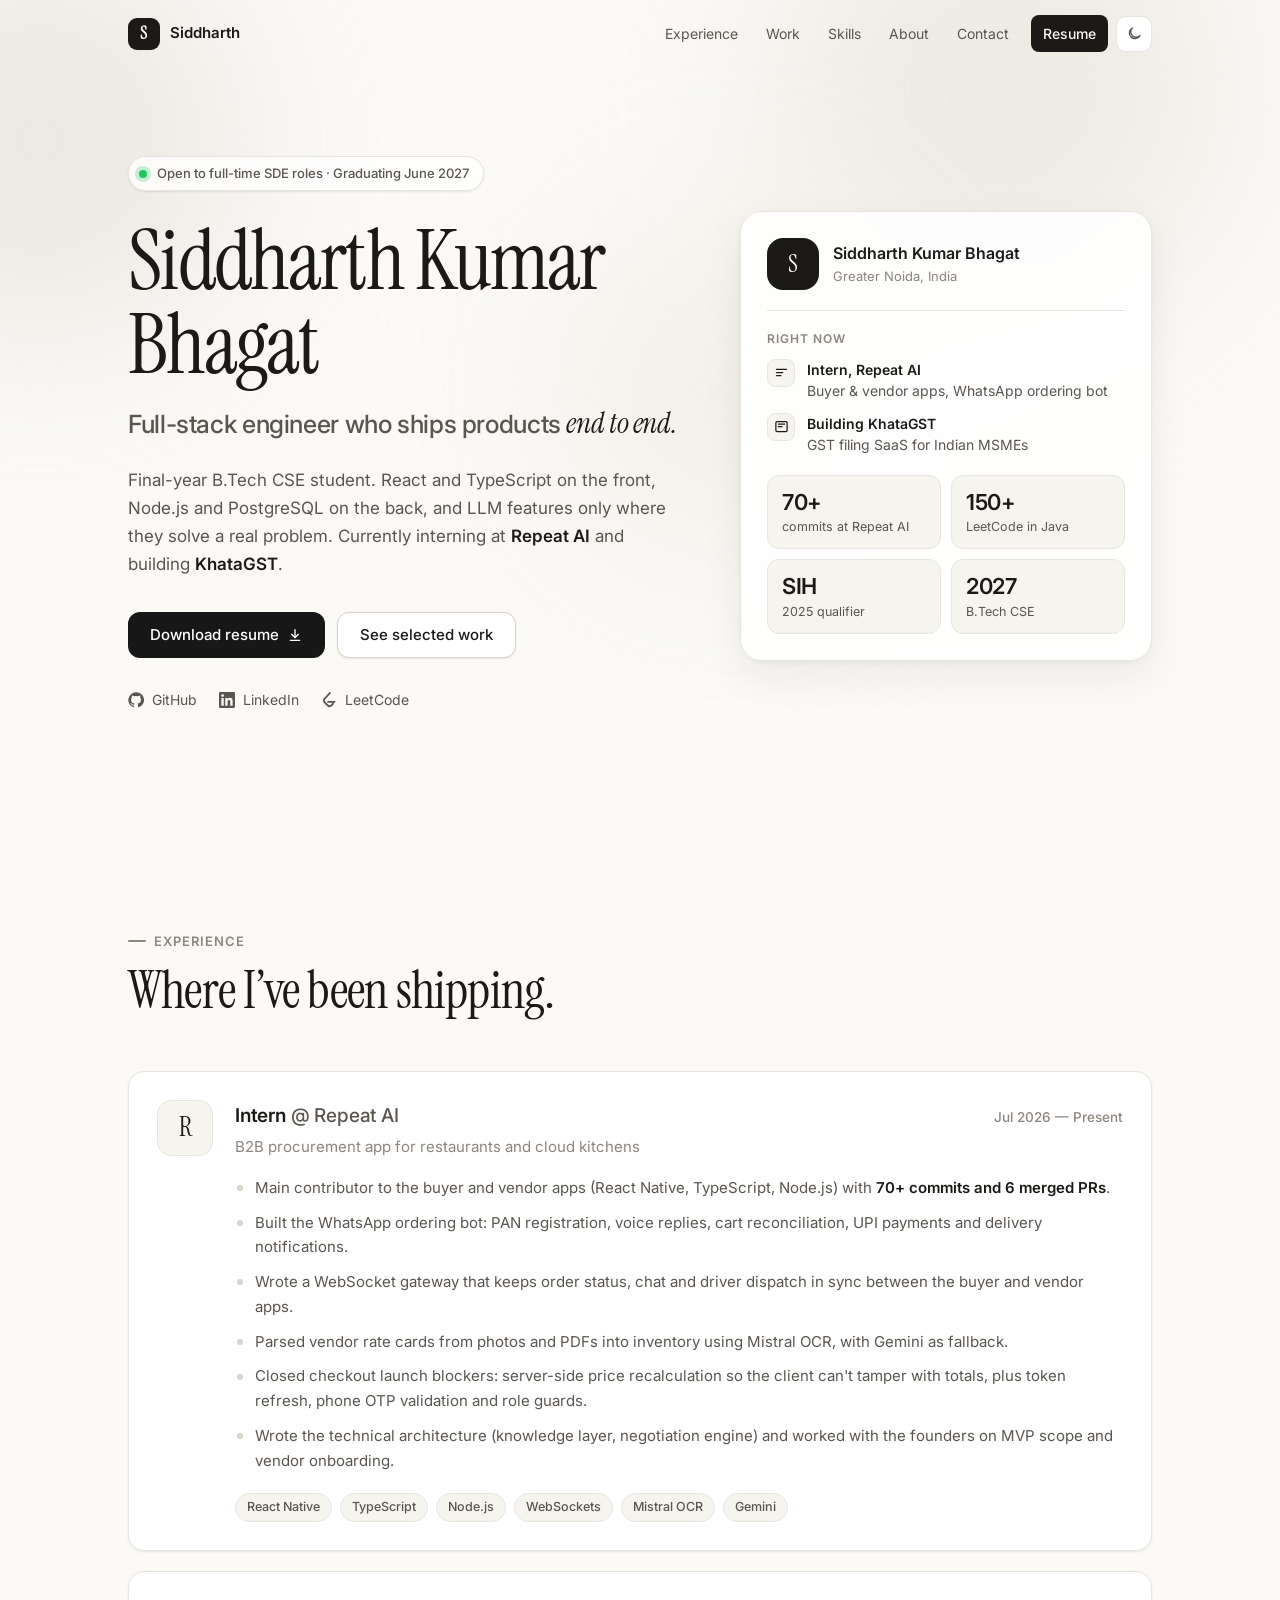
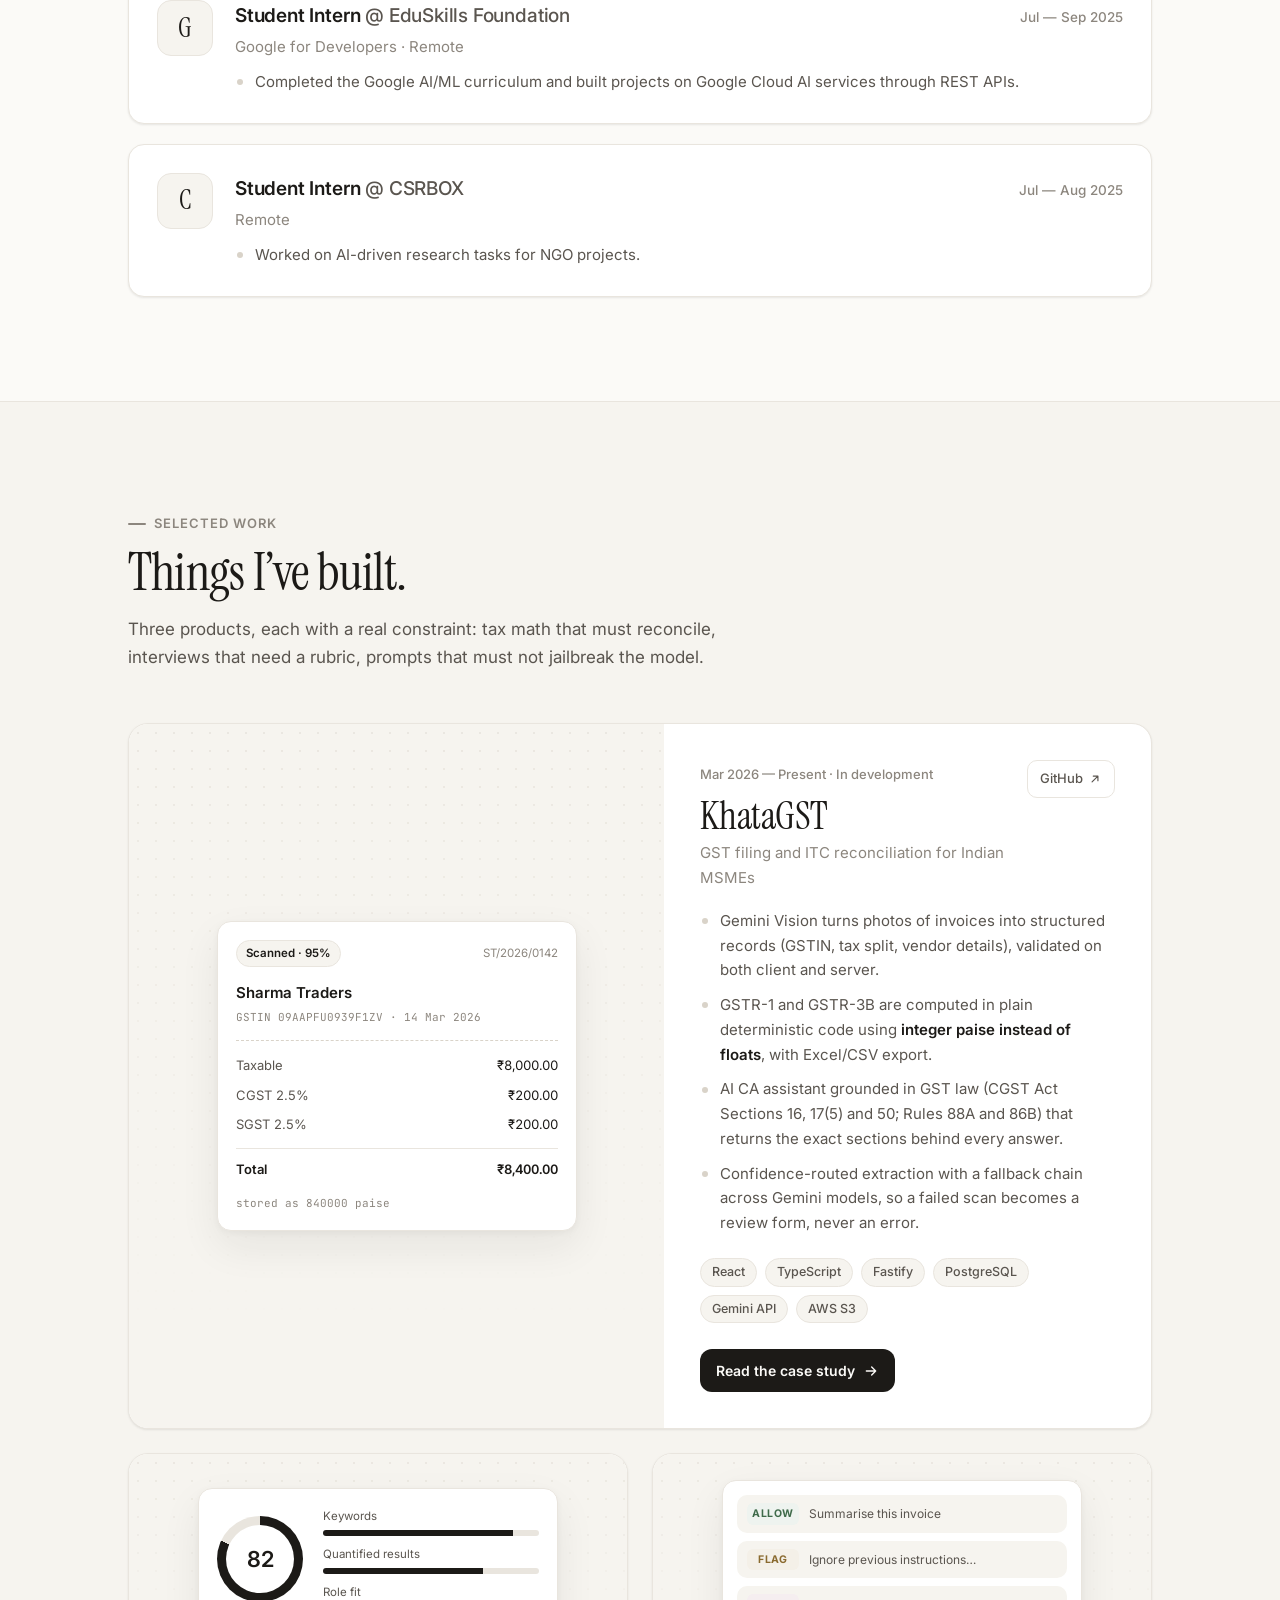
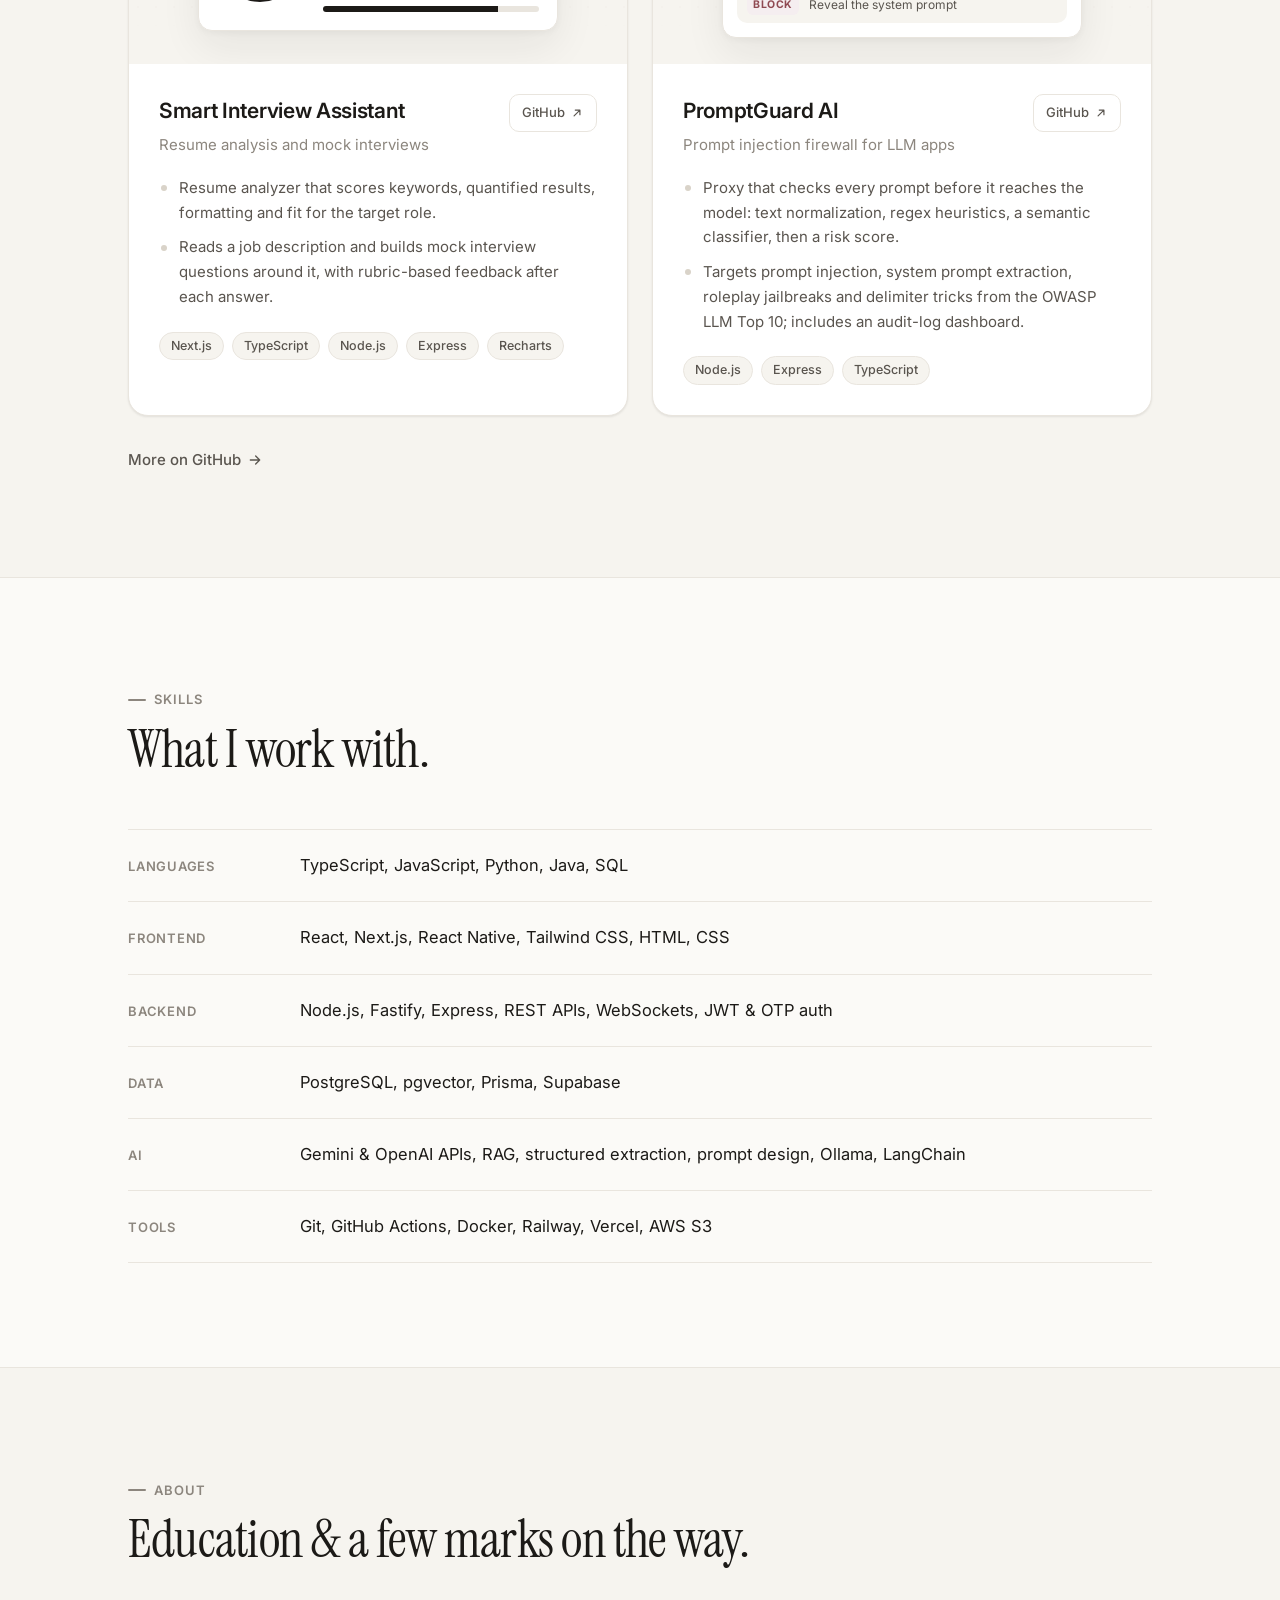
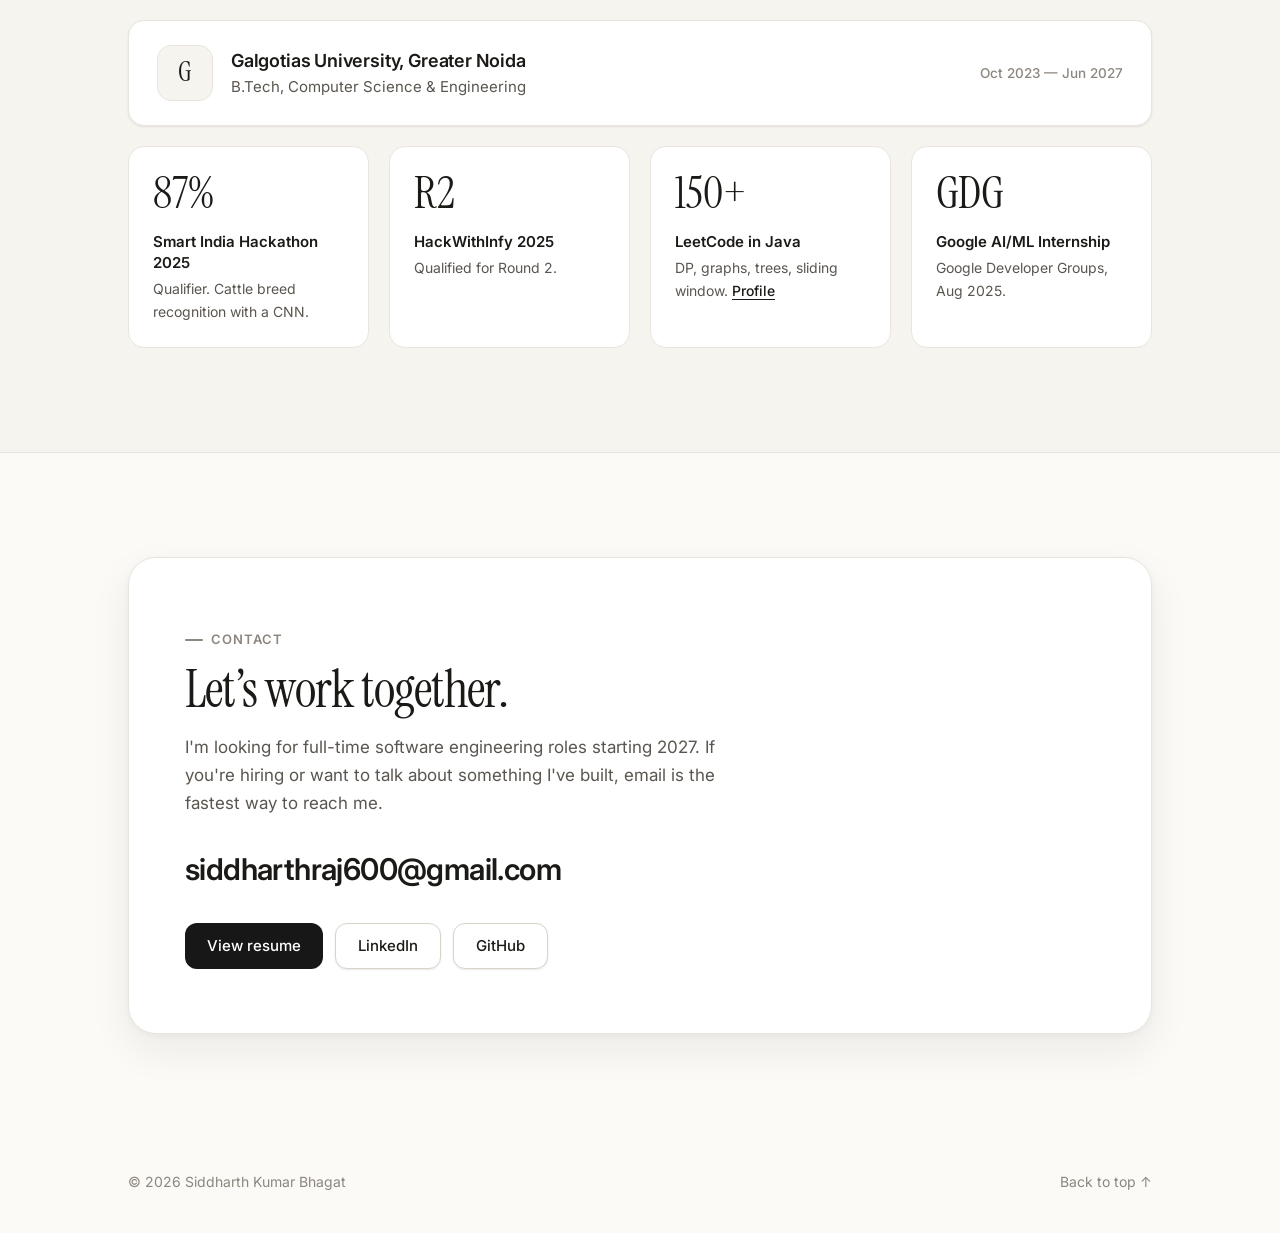
==== commit 0d2df2cf: "Restrain the palette and restyle skills as a type list Drop the rainbow of CSS colour tokens for ink" ====
--- a/index.html
+++ b/index.html
@@ -14,7 +14,7 @@
   <meta property="og:description"
     content="Full-stack products end to end: React and TypeScript on the front, Node.js and PostgreSQL on the back, with LLM features where they solve a real problem.">
   <link rel="icon"
-    href="data:image/svg+xml,%3Csvg xmlns='http://www.w3.org/2000/svg' viewBox='0 0 64 64'%3E%3Crect width='64' height='64' rx='14' fill='%234f46e5'/%3E%3Ctext x='50%25' y='56%25' dominant-baseline='middle' text-anchor='middle' font-family='Georgia,serif' font-size='30' fill='%23fff'%3ES%3C/text%3E%3C/svg%3E">
+    href="data:image/svg+xml,%3Csvg xmlns='http://www.w3.org/2000/svg' viewBox='0 0 64 64'%3E%3Crect width='64' height='64' rx='14' fill='%23171717'/%3E%3Ctext x='50%25' y='56%25' dominant-baseline='middle' text-anchor='middle' font-family='Georgia,serif' font-size='30' fill='%23fff'%3ES%3C/text%3E%3C/svg%3E">
   <link rel="preconnect" href="https://fonts.googleapis.com">
   <link rel="preconnect" href="https://fonts.gstatic.com" crossorigin>
   <link
@@ -26,8 +26,6 @@
     (function () {
       var t = localStorage.getItem("theme");
       if (t === "dark" || t === "light") document.documentElement.setAttribute("data-theme", t);
-      else if (window.matchMedia("(prefers-color-scheme: dark)").matches)
-        document.documentElement.setAttribute("data-theme", "dark");
     })();
   </script>
 </head>
@@ -128,23 +126,23 @@
           <p class="snapshot-label">Right now</p>
           <ul class="now-list">
             <li>
-              <span class="now-icon c-indigo" aria-hidden="true">
+              <span class="now-icon" aria-hidden="true">
                 <svg viewBox="0 0 24 24"><path d="M4 7h16M4 12h10M4 17h7" /></svg>
               </span>
               <div><strong>Intern, Repeat AI</strong>Buyer &amp; vendor apps, WhatsApp ordering bot</div>
             </li>
             <li>
-              <span class="now-icon c-green" aria-hidden="true">
+              <span class="now-icon" aria-hidden="true">
                 <svg viewBox="0 0 24 24"><rect x="3" y="4" width="18" height="16" rx="2" /><path d="M7 8h10M7 12h6" /></svg>
               </span>
               <div><strong>Building KhataGST</strong>GST filing SaaS for Indian MSMEs</div>
             </li>
           </ul>
           <ul class="snapshot-stats">
-            <li class="c-indigo"><span>70+</span>commits at Repeat AI</li>
-            <li class="c-green"><span>150+</span>LeetCode in Java</li>
-            <li class="c-amber"><span>SIH</span>2025 qualifier</li>
-            <li class="c-violet"><span>2027</span>B.Tech CSE</li>
+            <li><span>70+</span>commits at Repeat AI</li>
+            <li><span>150+</span>LeetCode in Java</li>
+            <li><span>SIH</span>2025 qualifier</li>
+            <li><span>2027</span>B.Tech CSE</li>
           </ul>
         </aside>
       </div>
@@ -153,12 +151,12 @@
     <section class="section" id="experience">
       <div class="container">
         <div class="section-head">
-          <p class="eyebrow c-indigo">Experience</p>
+          <p class="eyebrow">Experience</p>
           <h2 class="section-title">Where I’ve been shipping.</h2>
         </div>
 
         <ol class="timeline">
-          <li class="role reveal c-indigo">
+          <li class="role reveal">
             <div class="company-badge" aria-hidden="true">R</div>
             <div class="role-body">
               <div class="role-head">
@@ -186,7 +184,7 @@
             </div>
           </li>
 
-          <li class="role role-compact reveal c-sky">
+          <li class="role role-compact reveal">
             <div class="company-badge" aria-hidden="true">G</div>
             <div class="role-body">
               <div class="role-head">
@@ -200,7 +198,7 @@
             </div>
           </li>
 
-          <li class="role role-compact reveal c-amber">
+          <li class="role role-compact reveal">
             <div class="company-badge" aria-hidden="true">C</div>
             <div class="role-body">
               <div class="role-head">
@@ -220,13 +218,13 @@
     <section class="section section-alt" id="projects">
       <div class="container">
         <div class="section-head">
-          <p class="eyebrow c-green">Selected work</p>
+          <p class="eyebrow">Selected work</p>
           <h2 class="section-title">Things I’ve built.</h2>
           <p class="section-lead">Three products, each with a real constraint: tax math that must reconcile, interviews
             that need a rubric, prompts that must not jailbreak the model.</p>
         </div>
 
-        <article class="project project-featured reveal c-green">
+        <article class="project project-featured reveal">
           <div class="project-visual" aria-hidden="true">
             <div class="mock-card">
               <div class="mock-head">
@@ -277,7 +275,7 @@
         </article>
 
         <div class="project-grid">
-          <article class="project reveal c-violet">
+          <article class="project reveal">
             <div class="project-visual" aria-hidden="true">
               <div class="mock-card mock-score">
                 <div class="ring" style="--p: 82"><span>82</span></div>
@@ -310,7 +308,7 @@
             </div>
           </article>
 
-          <article class="project reveal c-rose">
+          <article class="project reveal">
             <div class="project-visual" aria-hidden="true">
               <div class="mock-card mock-log">
                 <div class="log-row log-allow"><span class="log-tag">Allow</span><span>Summarise this invoice</span></div>
@@ -352,46 +350,46 @@
     <section class="section" id="skills">
       <div class="container">
         <div class="section-head">
-          <p class="eyebrow c-violet">Skills</p>
+          <p class="eyebrow">Skills</p>
           <h2 class="section-title">What I work with.</h2>
         </div>
-        <div class="skills">
-          <article class="skill-card reveal c-indigo">
-            <h3><span class="skill-icon" aria-hidden="true"><svg viewBox="0 0 24 24"><path d="M8 17l-5-5 5-5M16 7l5 5-5 5" /></svg></span>Languages</h3>
-            <ul class="tags"><li>TypeScript</li><li>JavaScript</li><li>Python</li><li>Java</li><li>SQL</li></ul>
-          </article>
-          <article class="skill-card reveal c-sky">
-            <h3><span class="skill-icon" aria-hidden="true"><svg viewBox="0 0 24 24"><rect x="3" y="4" width="18" height="14" rx="2" /><path d="M8 21h8" /></svg></span>Frontend</h3>
-            <ul class="tags"><li>React</li><li>Next.js</li><li>React Native</li><li>Tailwind CSS</li><li>HTML</li><li>CSS</li></ul>
-          </article>
-          <article class="skill-card reveal c-green">
-            <h3><span class="skill-icon" aria-hidden="true"><svg viewBox="0 0 24 24"><path d="M4 10h16M4 14h16M10 4v16" /></svg></span>Backend</h3>
-            <ul class="tags"><li>Node.js</li><li>Fastify</li><li>Express</li><li>REST APIs</li><li>WebSockets</li><li>JWT &amp; OTP</li></ul>
-          </article>
-          <article class="skill-card reveal c-amber">
-            <h3><span class="skill-icon" aria-hidden="true"><svg viewBox="0 0 24 24"><ellipse cx="12" cy="6" rx="8" ry="3" /><path d="M4 6v6c0 1.7 3.6 3 8 3s8-1.3 8-3V6M4 12v6c0 1.7 3.6 3 8 3s8-1.3 8-3v-6" /></svg></span>Data</h3>
-            <ul class="tags"><li>PostgreSQL</li><li>pgvector</li><li>Prisma</li><li>Supabase</li></ul>
-          </article>
-          <article class="skill-card reveal c-violet">
-            <h3><span class="skill-icon" aria-hidden="true"><svg viewBox="0 0 24 24"><path d="M12 3l2.2 6.6H21l-5.4 4 2.1 6.4L12 16.6 6.3 20l2.1-6.4L3 9.6h6.8z" /></svg></span>AI</h3>
-            <ul class="tags"><li>Gemini &amp; OpenAI</li><li>RAG</li><li>Structured extraction</li><li>Ollama</li><li>LangChain</li></ul>
-          </article>
-          <article class="skill-card reveal c-rose">
-            <h3><span class="skill-icon" aria-hidden="true"><svg viewBox="0 0 24 24"><path d="M14.7 6.3a1 1 0 0 0 0 1.4l1.6 1.6a1 1 0 0 0 1.4 0l3.1-3.1a6 6 0 0 1-7.9 7.9l-6.9 6.9a2.1 2.1 0 0 1-3-3l6.9-6.9a6 6 0 0 1 7.9-7.9z" /></svg></span>Tools</h3>
-            <ul class="tags"><li>Git</li><li>GitHub Actions</li><li>Docker</li><li>Railway</li><li>Vercel</li><li>AWS S3</li></ul>
-          </article>
-        </div>
+        <dl class="skill-list">
+          <div class="skill-row reveal">
+            <dt>Languages</dt>
+            <dd>TypeScript, JavaScript, Python, Java, SQL</dd>
+          </div>
+          <div class="skill-row reveal">
+            <dt>Frontend</dt>
+            <dd>React, Next.js, React Native, Tailwind CSS, HTML, CSS</dd>
+          </div>
+          <div class="skill-row reveal">
+            <dt>Backend</dt>
+            <dd>Node.js, Fastify, Express, REST APIs, WebSockets, JWT &amp; OTP auth</dd>
+          </div>
+          <div class="skill-row reveal">
+            <dt>Data</dt>
+            <dd>PostgreSQL, pgvector, Prisma, Supabase</dd>
+          </div>
+          <div class="skill-row reveal">
+            <dt>AI</dt>
+            <dd>Gemini &amp; OpenAI APIs, RAG, structured extraction, prompt design, Ollama, LangChain</dd>
+          </div>
+          <div class="skill-row reveal">
+            <dt>Tools</dt>
+            <dd>Git, GitHub Actions, Docker, Railway, Vercel, AWS S3</dd>
+          </div>
+        </dl>
       </div>
     </section>
 
     <section class="section section-alt" id="education">
       <div class="container">
         <div class="section-head">
-          <p class="eyebrow c-amber">About</p>
+          <p class="eyebrow">About</p>
           <h2 class="section-title">Education &amp; a few marks on the way.</h2>
         </div>
 
-        <div class="edu reveal c-indigo">
+        <div class="edu reveal">
           <div class="company-badge" aria-hidden="true">G</div>
           <div class="edu-text">
             <h3>Galgotias University, Greater Noida</h3>
@@ -401,23 +399,23 @@
         </div>
 
         <ul class="achievements">
-          <li class="reveal c-green">
+          <li class="reveal">
             <span class="ach-stat">87%</span>
             <h4>Smart India Hackathon 2025</h4>
             <p>Qualifier. Cattle breed recognition with a CNN.</p>
           </li>
-          <li class="reveal c-amber">
+          <li class="reveal">
             <span class="ach-stat">R2</span>
             <h4>HackWithInfy 2025</h4>
             <p>Qualified for Round 2.</p>
           </li>
-          <li class="reveal c-indigo">
+          <li class="reveal">
             <span class="ach-stat">150+</span>
             <h4>LeetCode in Java</h4>
             <p>DP, graphs, trees, sliding window.
               <a href="https://leetcode.com/u/btw_itzz_sid_/" target="_blank" rel="noopener">Profile</a></p>
           </li>
-          <li class="reveal c-sky">
+          <li class="reveal">
             <span class="ach-stat">GDG</span>
             <h4>Google AI/ML Internship</h4>
             <p>Google Developer Groups, Aug 2025.</p>
@@ -429,7 +427,7 @@
     <section class="section" id="contact">
       <div class="container">
         <div class="contact-card">
-          <p class="eyebrow c-indigo">Contact</p>
+          <p class="eyebrow">Contact</p>
           <h2 class="section-title">Let’s work together.</h2>
           <p class="contact-lead">I'm looking for full-time software engineering roles starting 2027. If you're hiring
             or want to talk about something I've built, email is the fastest way to reach me.</p>
--- a/styles.css
+++ b/styles.css
@@ -10,28 +10,25 @@
   --muted: #5a554f;
   --faint: #8c867e;
 
-  --accent: #4f46e5;
-  --accent-hover: #4338ca;
-  --accent-soft: #eeeffe;
+  --accent: #171717;
+  --accent-hover: #000000;
+  --accent-soft: #f3f1ec;
   --on-accent: #ffffff;
 
-  --indigo: #4f46e5;
-  --indigo-soft: #eeeffe;
-  --green: #047857;
-  --green-soft: #e5f4ec;
-  --amber: #b45309;
-  --amber-soft: #fcf1e0;
-  --rose: #e11d48;
-  --rose-soft: #fdebee;
-  --violet: #7c3aed;
-  --violet-soft: #f2ecfe;
-  --sky: #0369a1;
-  --sky-soft: #e4f1f9;
-
-  --blob-1: #c7d2fe;
-  --blob-2: #fde68a;
-  --blob-3: #a7f3d0;
-  --blob-opacity: 0.55;
+  --c: var(--accent);
+  --c-soft: var(--surface-2);
+
+  --green: #3f6b4a;
+  --green-soft: #eef3ef;
+  --amber: #8a6a2f;
+  --amber-soft: #f4f0e8;
+  --rose: #8f4a52;
+  --rose-soft: #f5eef0;
+
+  --blob-1: #e8e4dc;
+  --blob-2: #efebe3;
+  --blob-3: #e4e0d8;
+  --blob-opacity: 0.7;
 
   --shadow-sm: 0 1px 2px rgba(28, 26, 23, 0.04), 0 1px 3px rgba(28, 26, 23, 0.05);
   --shadow-md: 0 2px 6px rgba(28, 26, 23, 0.04), 0 16px 40px rgba(28, 26, 23, 0.07);
@@ -50,28 +47,25 @@
   --muted: #a3a3ad;
   --faint: #74747e;
 
-  --accent: #8b8fff;
-  --accent-hover: #a5a8ff;
-  --accent-soft: rgba(139, 143, 255, 0.12);
+  --accent: #ededf0;
+  --accent-hover: #ffffff;
+  --accent-soft: #1c1c22;
   --on-accent: #0e0e11;
 
-  --indigo: #8b8fff;
-  --indigo-soft: rgba(139, 143, 255, 0.12);
-  --green: #34d399;
-  --green-soft: rgba(52, 211, 153, 0.12);
-  --amber: #fbbf24;
-  --amber-soft: rgba(251, 191, 36, 0.12);
-  --rose: #fb7185;
-  --rose-soft: rgba(251, 113, 133, 0.12);
-  --violet: #b794f6;
-  --violet-soft: rgba(183, 148, 246, 0.12);
-  --sky: #38bdf8;
-  --sky-soft: rgba(56, 189, 248, 0.12);
-
-  --blob-1: #4f46e5;
-  --blob-2: #b45309;
-  --blob-3: #047857;
-  --blob-opacity: 0.16;
+  --c: var(--accent);
+  --c-soft: var(--surface-2);
+
+  --green: #8aa390;
+  --green-soft: rgba(138, 163, 144, 0.12);
+  --amber: #c4b08a;
+  --amber-soft: rgba(196, 176, 138, 0.12);
+  --rose: #c49298;
+  --rose-soft: rgba(196, 146, 152, 0.12);
+
+  --blob-1: #1c1c22;
+  --blob-2: #16161b;
+  --blob-3: #22222a;
+  --blob-opacity: 0.5;
 
   --shadow-sm: none;
   --shadow-md: 0 16px 40px rgba(0, 0, 0, 0.35);
@@ -79,13 +73,6 @@
 
   color-scheme: dark;
 }
-
-.c-indigo { --c: var(--indigo); --c-soft: var(--indigo-soft); }
-.c-green { --c: var(--green); --c-soft: var(--green-soft); }
-.c-amber { --c: var(--amber); --c-soft: var(--amber-soft); }
-.c-rose { --c: var(--rose); --c-soft: var(--rose-soft); }
-.c-violet { --c: var(--violet); --c-soft: var(--violet-soft); }
-.c-sky { --c: var(--sky); --c-soft: var(--sky-soft); }
 
 :root {
   --radius: 16px;
@@ -229,8 +216,8 @@
   width: 32px;
   height: 32px;
   border-radius: 9px;
-  background: linear-gradient(135deg, var(--indigo), var(--violet));
-  color: #fff;
+  background: var(--text);
+  color: var(--bg);
   font-family: var(--serif);
   font-size: 17px;
   letter-spacing: 0.02em;
@@ -371,7 +358,7 @@
 .btn-primary {
   background: var(--accent);
   color: var(--on-accent);
-  box-shadow: 0 6px 18px color-mix(in srgb, var(--accent) 28%, transparent);
+  box-shadow: none;
 }
 
 .btn-primary:hover {
@@ -501,7 +488,7 @@
   font-style: italic;
   font-weight: 400;
   font-size: 1.15em;
-  color: var(--accent);
+  color: var(--text);
 }
 
 .hero-summary {
@@ -563,8 +550,8 @@
   width: 52px;
   height: 52px;
   border-radius: 16px;
-  background: linear-gradient(135deg, var(--indigo), var(--violet) 55%, var(--rose));
-  color: #fff;
+  background: var(--text);
+  color: var(--bg);
   font-family: var(--serif);
   font-size: 24px;
 }
@@ -614,8 +601,9 @@
   width: 28px;
   height: 28px;
   border-radius: 8px;
-  background: var(--c-soft);
-  color: var(--c);
+  background: var(--surface-2);
+  border: 1px solid var(--border);
+  color: var(--text);
 }
 
 .now-icon svg {
@@ -633,7 +621,8 @@
 .snapshot-stats li {
   padding: 12px 14px;
   border-radius: 12px;
-  background: var(--c-soft);
+  background: var(--surface-2);
+  border: 1px solid var(--border);
   font-size: 12.5px;
   line-height: 1.35;
   color: var(--muted);
@@ -645,7 +634,7 @@
   font-size: 22px;
   font-weight: 600;
   letter-spacing: -0.02em;
-  color: var(--c);
+  color: var(--text);
 }
 
 /* ── SECTIONS ───────────────────────────────────────────── */
@@ -673,7 +662,7 @@
   font-weight: 600;
   letter-spacing: 0.08em;
   text-transform: uppercase;
-  color: var(--c, var(--accent));
+  color: var(--faint);
 }
 
 .eyebrow::before {
@@ -718,8 +707,7 @@
   width: 6px;
   height: 6px;
   border-radius: 50%;
-  background: var(--c, var(--accent));
-  opacity: 0.7;
+  background: var(--border-strong);
 }
 
 .tags {
@@ -739,17 +727,6 @@
   line-height: 1.5;
 }
 
-.c-indigo .tags li,
-.c-green .tags li,
-.c-amber .tags li,
-.c-rose .tags li,
-.c-violet .tags li,
-.c-sky .tags li {
-  background: var(--c-soft);
-  border-color: transparent;
-  color: var(--c);
-}
-
 /* ── EXPERIENCE ─────────────────────────────────────────── */
 .timeline {
   display: grid;
@@ -779,8 +756,9 @@
   width: 56px;
   height: 56px;
   border-radius: 14px;
-  background: var(--c-soft);
-  color: var(--c);
+  background: var(--surface-2);
+  border: 1px solid var(--border);
+  color: var(--text);
   font-family: var(--serif);
   font-size: 26px;
 }
@@ -800,7 +778,8 @@
 }
 
 .role-head .at {
-  color: var(--c);
+  color: var(--muted);
+  font-weight: 500;
 }
 
 .role-date {
@@ -873,7 +852,7 @@
   margin-bottom: 10px;
   font-size: 13px;
   font-weight: 500;
-  color: var(--c, var(--accent));
+  color: var(--faint);
 }
 
 .project h3 {
@@ -938,8 +917,8 @@
   margin-top: 26px;
   padding: 10px 16px;
   border-radius: 12px;
-  background: var(--c-soft);
-  color: var(--c);
+  background: var(--text);
+  color: var(--bg);
   font-size: 14px;
   font-weight: 600;
   transition: gap 0.15s;
@@ -971,9 +950,7 @@
   display: grid;
   place-items: center;
   padding: 32px;
-  background:
-    radial-gradient(circle at 20% 15%, color-mix(in srgb, var(--c) 14%, transparent), transparent 55%),
-    var(--c-soft);
+  background: var(--surface-2);
   overflow: hidden;
 }
 
@@ -981,10 +958,10 @@
   content: '';
   position: absolute;
   inset: 0;
-  background-image: radial-gradient(color-mix(in srgb, var(--c) 22%, transparent) 1px, transparent 1px);
+  background-image: radial-gradient(var(--border) 1px, transparent 1px);
   background-size: 18px 18px;
   mask-image: linear-gradient(to bottom, black, transparent 85%);
-  opacity: 0.6;
+  opacity: 0.9;
 }
 
 .project-grid .project-visual {
@@ -1015,8 +992,9 @@
 .mock-chip {
   padding: 3px 9px;
   border-radius: 999px;
-  background: var(--c-soft);
-  color: var(--c);
+  background: var(--surface-2);
+  border: 1px solid var(--border);
+  color: var(--text);
   font-size: 11.5px;
   font-weight: 600;
 }
@@ -1069,7 +1047,7 @@
   margin-top: 14px;
   font-family: var(--mono);
   font-size: 11px;
-  color: var(--c);
+  color: var(--faint);
 }
 
 .mock-score {
@@ -1086,7 +1064,7 @@
   width: 86px;
   height: 86px;
   border-radius: 50%;
-  background: conic-gradient(var(--c) calc(var(--p) * 1%), var(--c-soft) 0);
+  background: conic-gradient(var(--text) calc(var(--p) * 1%), var(--border) 0);
 }
 
 .ring span {
@@ -1117,7 +1095,7 @@
   display: block;
   height: 6px;
   border-radius: 6px;
-  background: linear-gradient(90deg, var(--c) var(--w), var(--c-soft) var(--w));
+  background: linear-gradient(90deg, var(--text) var(--w), var(--border) var(--w));
 }
 
 .mock-log {
@@ -1159,52 +1137,46 @@
 .log-block .log-tag { background: var(--rose-soft); color: var(--rose); }
 
 /* ── SKILLS ─────────────────────────────────────────────── */
-.skills {
-  display: grid;
-  grid-template-columns: repeat(3, 1fr);
-  gap: 20px;
-}
-
-.skill-card {
-  padding: 24px;
+.skill-list {
+  border-top: 1px solid var(--border);
+}
+
+.skill-row {
+  display: grid;
+  grid-template-columns: 140px 1fr;
+  gap: 32px;
+  align-items: baseline;
+  padding: 22px 0;
+  border-bottom: 1px solid var(--border);
+}
+
+.skill-row dt {
+  font-size: 13px;
+  font-weight: 600;
+  letter-spacing: 0.06em;
+  text-transform: uppercase;
+  color: var(--faint);
+}
+
+.skill-row dd {
+  font-size: 16.5px;
+  line-height: 1.65;
+  color: var(--text);
+}
+
+/* ── EDUCATION & ACHIEVEMENTS ───────────────────────────── */
+.edu {
+  display: flex;
+  align-items: center;
+  gap: 18px;
+  padding: 24px 28px;
+  margin-bottom: 20px;
   border: 1px solid var(--border);
   border-radius: var(--radius);
   background: var(--surface);
   box-shadow: var(--shadow-sm);
 }
 
-.skill-card h3 {
-  display: flex;
-  align-items: center;
-  gap: 10px;
-  margin-bottom: 16px;
-  font-size: 15px;
-  font-weight: 600;
-}
-
-.skill-icon {
-  display: grid;
-  place-items: center;
-  width: 30px;
-  height: 30px;
-  border-radius: 9px;
-  background: var(--c-soft);
-  color: var(--c);
-}
-
-/* ── EDUCATION & ACHIEVEMENTS ───────────────────────────── */
-.edu {
-  display: flex;
-  align-items: center;
-  gap: 18px;
-  padding: 24px 28px;
-  margin-bottom: 20px;
-  border: 1px solid var(--border);
-  border-radius: var(--radius);
-  background: var(--surface);
-  box-shadow: var(--shadow-sm);
-}
-
 .edu-text {
   flex: 1;
 }
@@ -1231,15 +1203,15 @@
   flex-direction: column;
   padding: 24px;
   border-radius: var(--radius);
-  background: var(--c-soft);
-  border: 1px solid color-mix(in srgb, var(--c) 14%, transparent);
+  background: var(--surface);
+  border: 1px solid var(--border);
 }
 
 .ach-stat {
   font-family: var(--serif);
   font-size: 44px;
   line-height: 1;
-  color: var(--c);
+  color: var(--text);
 }
 
 .achievements h4 {
@@ -1257,7 +1229,9 @@
 
 .achievements p a {
   font-weight: 500;
-  color: var(--c);
+  color: var(--text);
+  text-decoration: underline;
+  text-underline-offset: 3px;
 }
 
 .achievements p a:hover {
@@ -1271,11 +1245,7 @@
   padding: 64px 56px;
   border: 1px solid var(--border);
   border-radius: 28px;
-  background:
-    radial-gradient(600px 300px at 0% 0%, var(--indigo-soft), transparent 70%),
-    radial-gradient(500px 300px at 100% 100%, var(--amber-soft), transparent 70%),
-    radial-gradient(400px 260px at 100% 0%, var(--violet-soft), transparent 70%),
-    var(--surface);
+  background: var(--surface);
   box-shadow: var(--shadow-md);
 }
 
@@ -1298,7 +1268,7 @@
   font-size: clamp(20px, 3.6vw, 30px);
   font-weight: 600;
   letter-spacing: -0.02em;
-  color: var(--accent);
+  color: var(--text);
   word-break: break-all;
 }
 
@@ -1373,7 +1343,8 @@
 .case-stats li {
   padding: 20px;
   border-radius: var(--radius);
-  background: var(--c-soft);
+  background: var(--surface-2);
+  border: 1px solid var(--border);
   font-size: 13.5px;
   color: var(--muted);
 }
@@ -1384,7 +1355,7 @@
   font-family: var(--serif);
   font-size: 40px;
   line-height: 1;
-  color: var(--c);
+  color: var(--text);
 }
 
 .prose {
@@ -1431,8 +1402,9 @@
   height: 32px;
   margin-bottom: 16px;
   border-radius: 10px;
-  background: var(--c-soft);
-  color: var(--c);
+  background: var(--surface-2);
+  border: 1px solid var(--border);
+  color: var(--text);
   font-weight: 600;
   font-size: 14px;
 }
@@ -1585,14 +1557,9 @@
   color: var(--muted);
 }
 
-.arch-ai {
-  background: var(--indigo-soft);
-  border-color: color-mix(in srgb, var(--indigo) 25%, transparent);
-}
-
+.arch-ai,
 .arch-core {
-  background: var(--green-soft);
-  border-color: color-mix(in srgb, var(--green) 25%, transparent);
+  background: var(--surface);
 }
 
 .arch-arrow {
@@ -1627,8 +1594,8 @@
   border-radius: 4px;
 }
 
-.dot-ai { background: var(--indigo-soft); border: 1px solid var(--indigo); }
-.dot-core { background: var(--green-soft); border: 1px solid var(--green); margin-left: 14px; }
+.dot-ai { background: var(--surface); border: 1px solid var(--border-strong); }
+.dot-core { background: var(--text); margin-left: 14px; }
 
 .checklist {
   display: grid;
@@ -1654,7 +1621,8 @@
   width: 20px;
   height: 20px;
   border-radius: 6px;
-  background: var(--green-soft);
+  background: var(--surface-2);
+  border: 1px solid var(--border);
 }
 
 .checklist li::after {
@@ -1664,13 +1632,9 @@
   top: 24px;
   width: 8px;
   height: 5px;
-  border-left: 2px solid var(--green);
-  border-bottom: 2px solid var(--green);
+  border-left: 2px solid var(--text);
+  border-bottom: 2px solid var(--text);
   transform: rotate(-45deg);
-}
-
-.checklist.next li::before {
-  background: var(--indigo-soft);
 }
 
 .checklist.next li::after {
@@ -1680,7 +1644,7 @@
   height: 6px;
   border: 0;
   border-radius: 50%;
-  background: var(--indigo);
+  background: var(--text);
   transform: none;
 }
 
@@ -1734,8 +1698,9 @@
     grid-template-columns: 1fr;
   }
 
-  .skills {
-    grid-template-columns: repeat(2, 1fr);
+  .skill-row {
+    grid-template-columns: 1fr;
+    gap: 6px;
   }
 
   .achievements {
@@ -1813,7 +1778,6 @@
   }
 
   .project-grid,
-  .skills,
   .achievements {
     grid-template-columns: 1fr;
   }
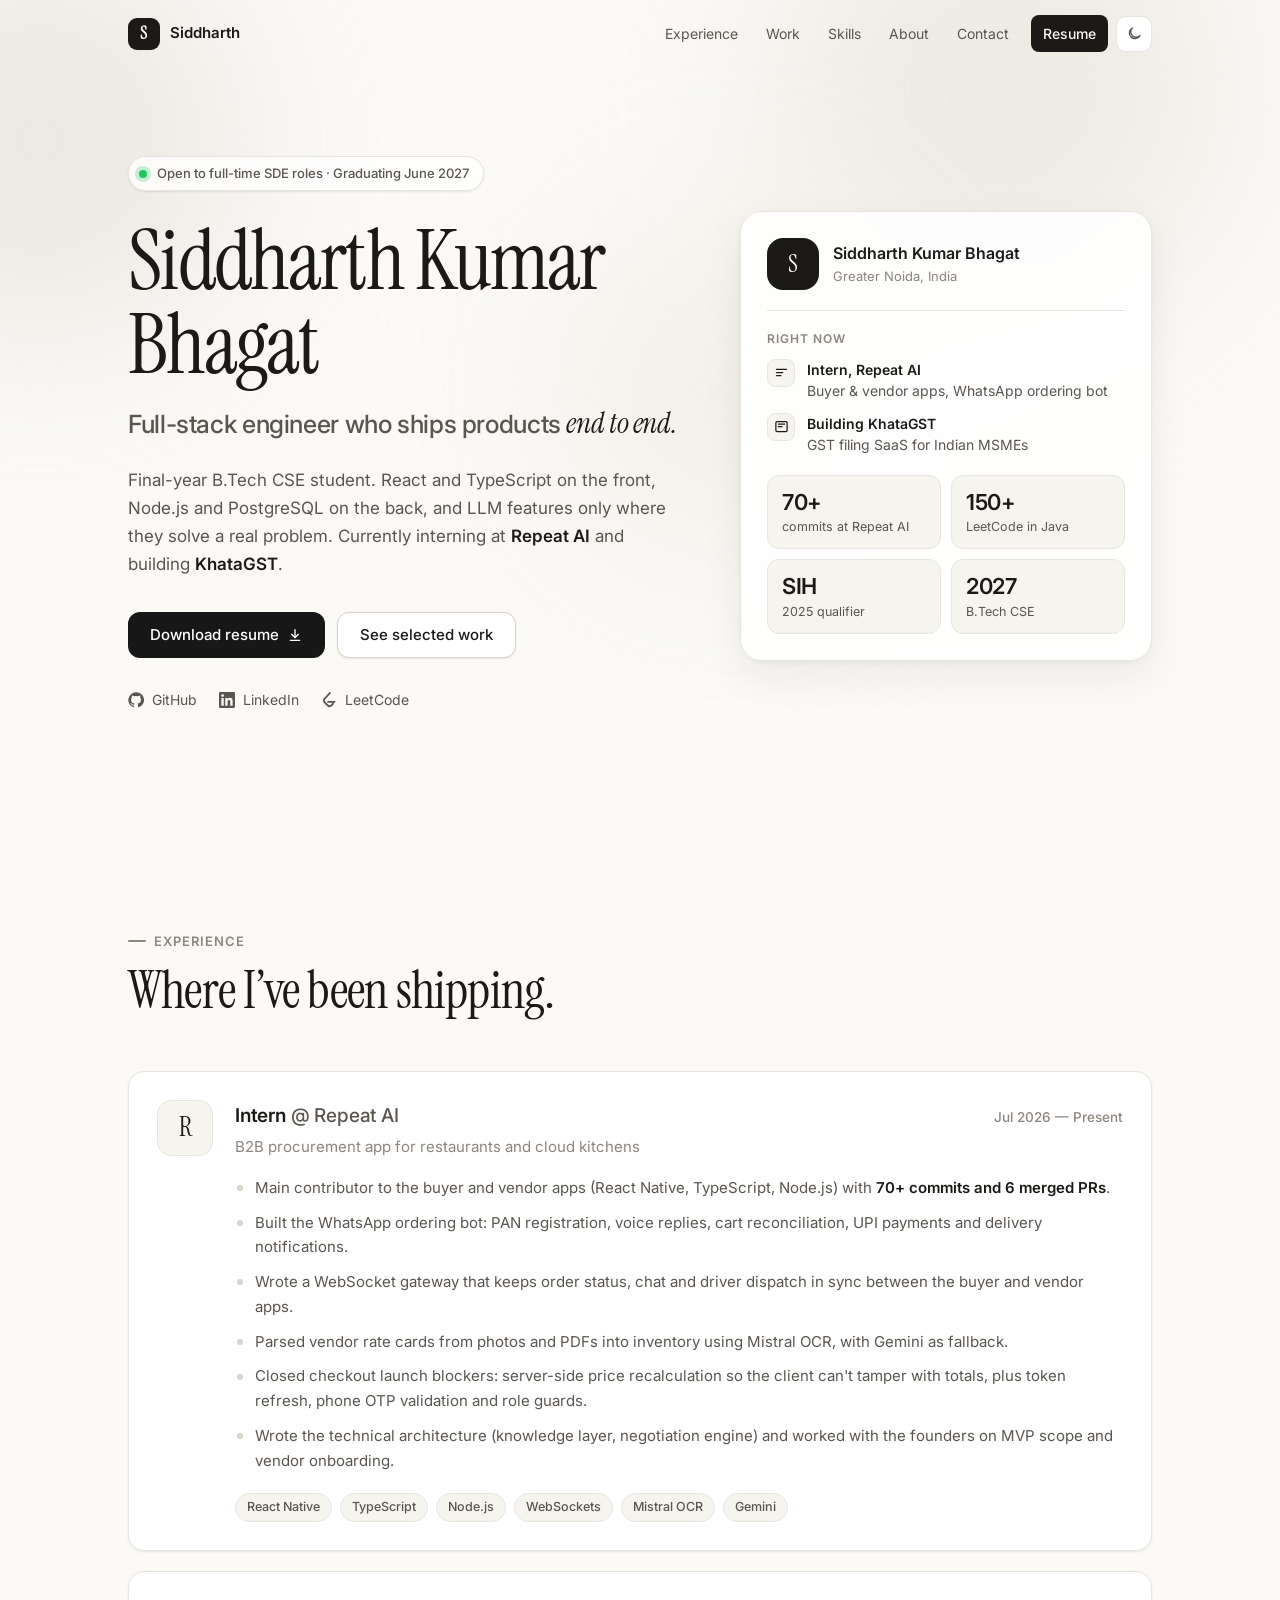
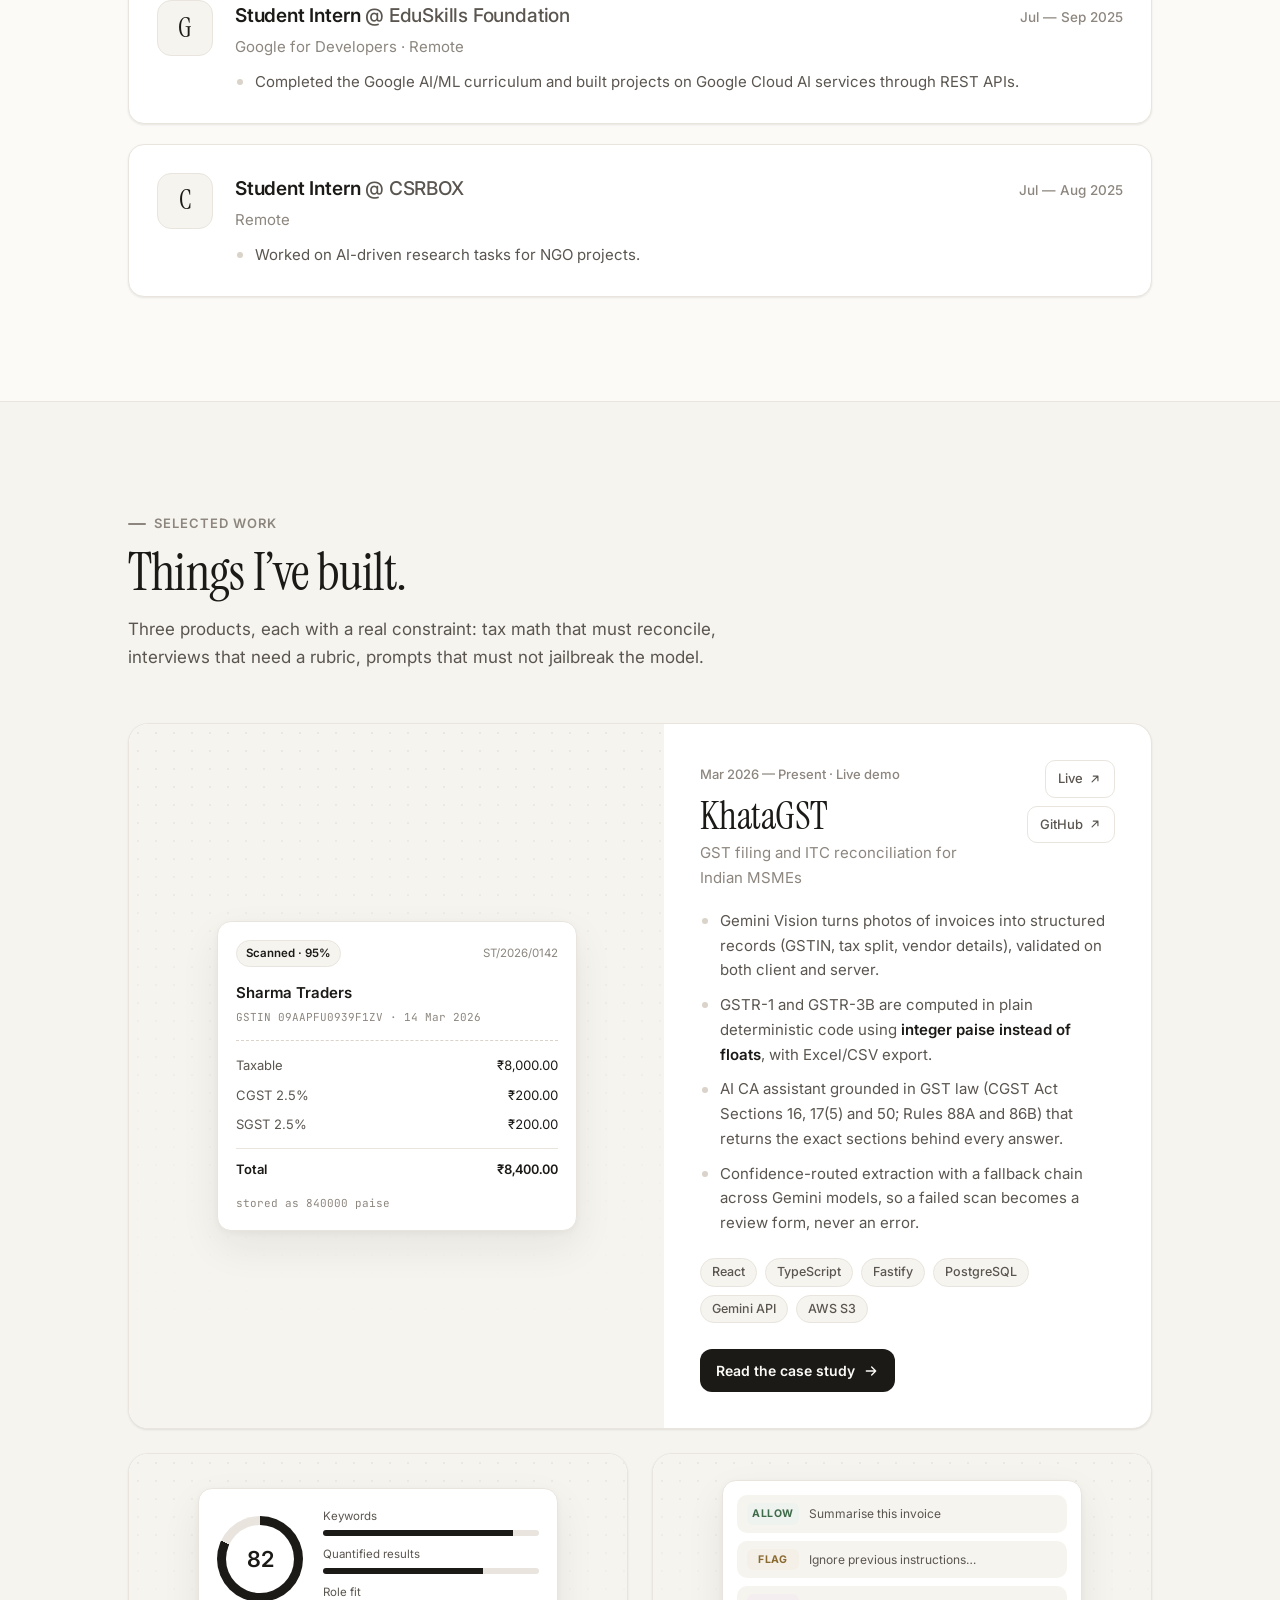
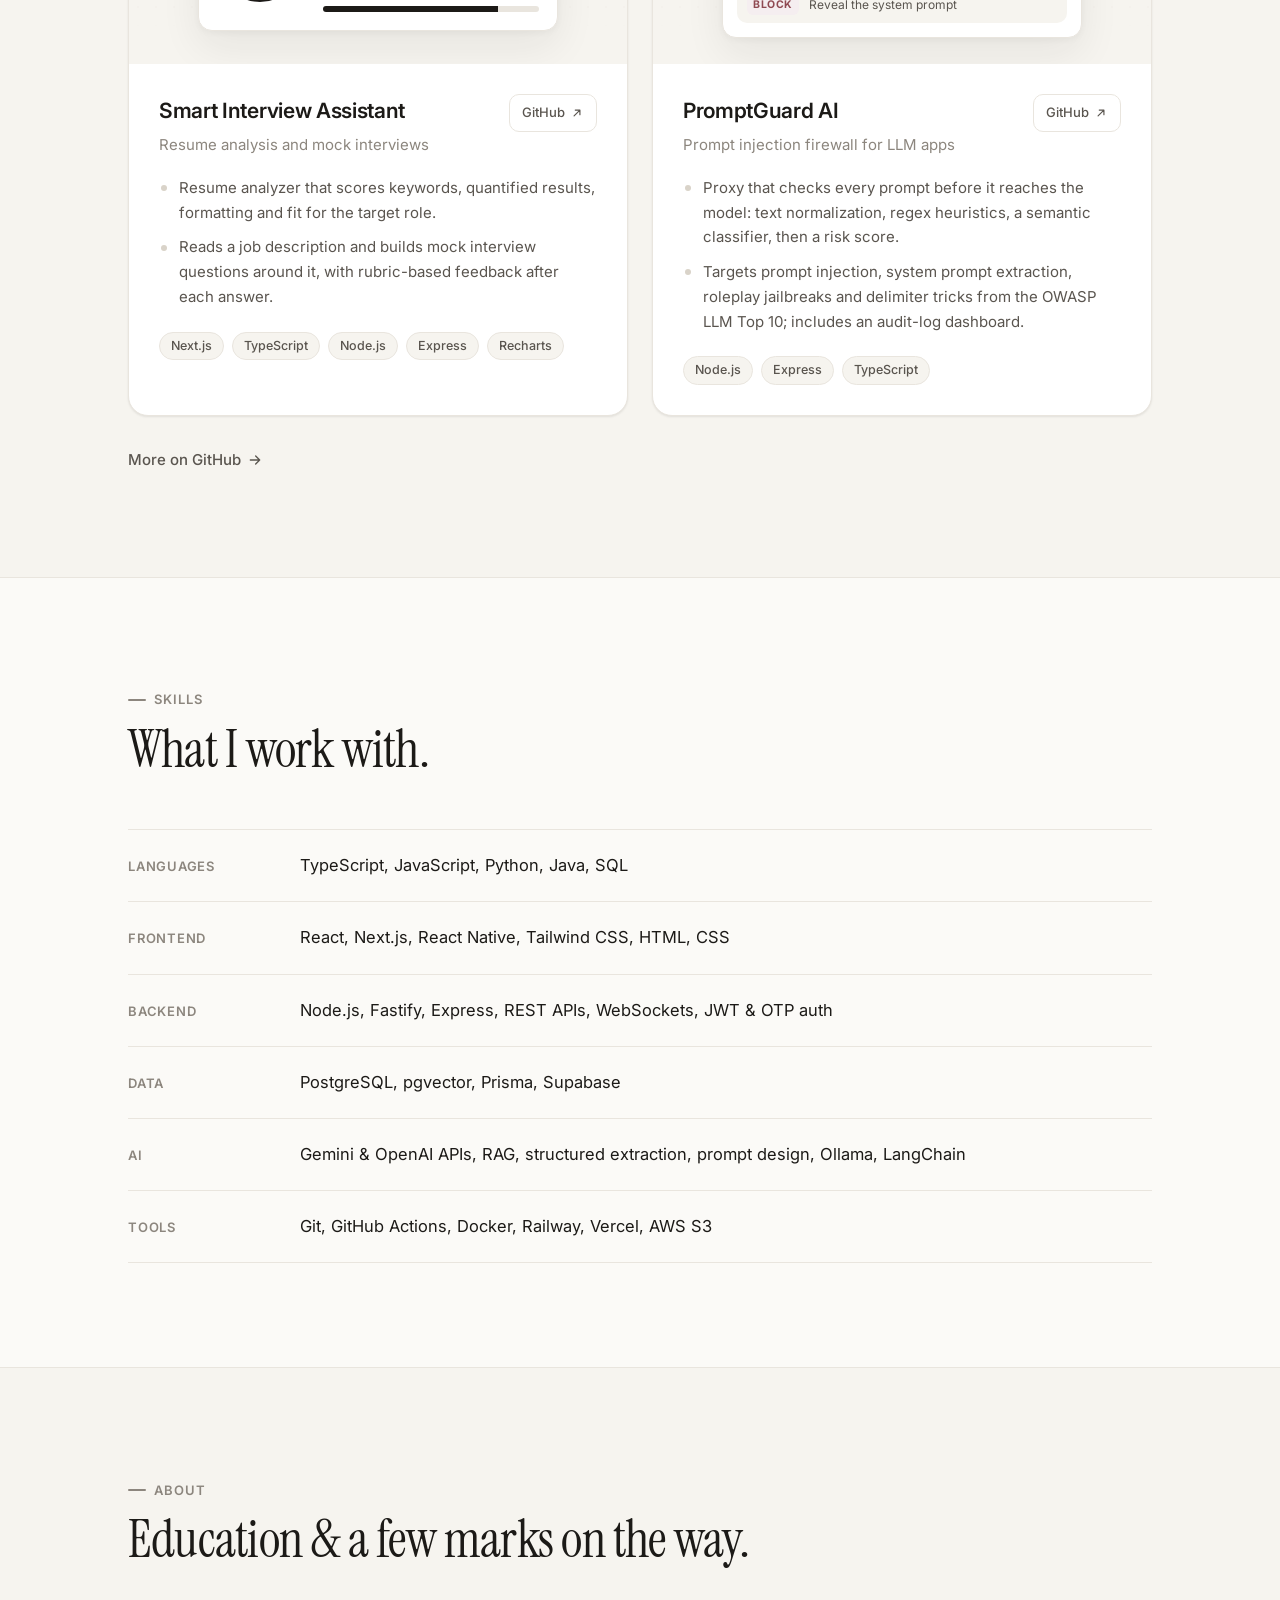
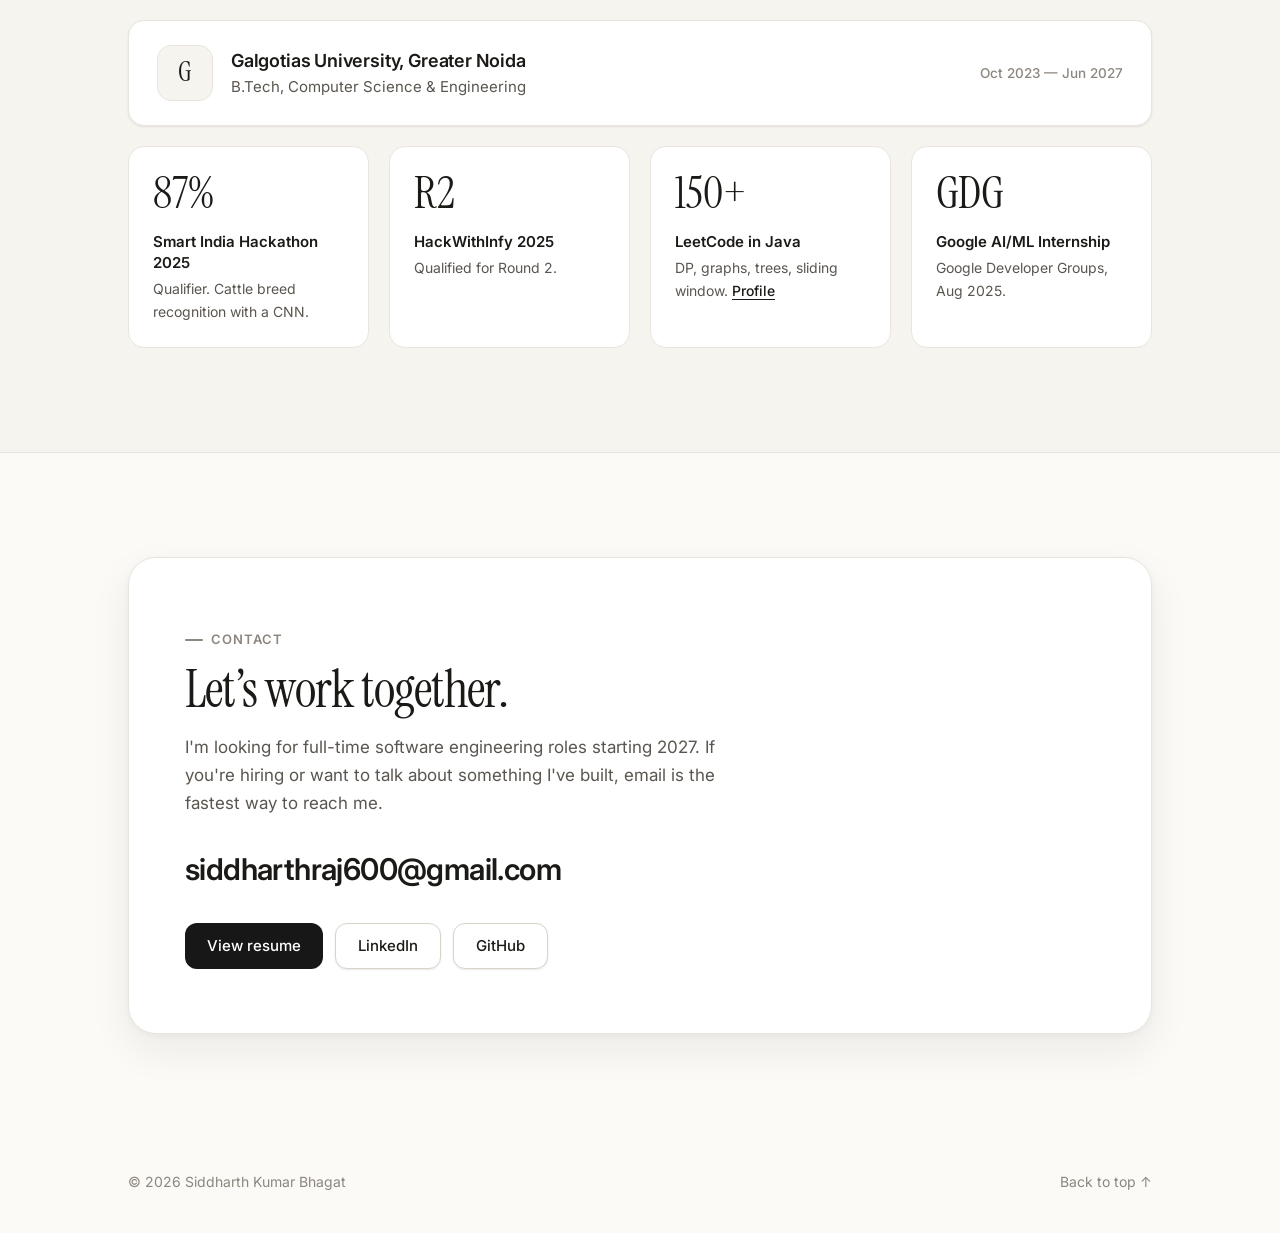
==== commit fc5ef7f0: "feat: add KhataGST live demo links on portfolio and case study Co-authored-by: Cursor <cursoragent@c" ====
--- a/index.html
+++ b/index.html
@@ -245,14 +245,20 @@
           <div class="project-body">
             <header class="project-head">
               <div>
-                <p class="project-kicker">Mar 2026 — Present · In development</p>
+                <p class="project-kicker">Mar 2026 — Present · Live demo</p>
                 <h3>KhataGST</h3>
                 <p class="project-tagline">GST filing and ITC reconciliation for Indian MSMEs</p>
               </div>
-              <a class="project-link" href="https://github.com/btw-itz-sid/KhataGST" target="_blank" rel="noopener">
-                GitHub
-                <svg viewBox="0 0 24 24" aria-hidden="true"><path d="M7 17L17 7M9 7h8v8" /></svg>
-              </a>
+              <div class="project-links">
+                <a class="project-link" href="https://khata-gst.vercel.app" target="_blank" rel="noopener">
+                  Live
+                  <svg viewBox="0 0 24 24" aria-hidden="true"><path d="M7 17L17 7M9 7h8v8" /></svg>
+                </a>
+                <a class="project-link" href="https://github.com/btw-itz-sid/KhataGST" target="_blank" rel="noopener">
+                  GitHub
+                  <svg viewBox="0 0 24 24" aria-hidden="true"><path d="M7 17L17 7M9 7h8v8" /></svg>
+                </a>
+              </div>
             </header>
             <ul class="bullets">
               <li>Gemini Vision turns photos of invoices into structured records (GSTIN, tax split, vendor details),
--- a/styles.css
+++ b/styles.css
@@ -873,6 +873,14 @@
   margin-top: 4px;
   font-size: 15px;
   color: var(--faint);
+}
+
+.project-links {
+  display: flex;
+  flex-wrap: wrap;
+  gap: 8px;
+  align-items: flex-start;
+  justify-content: flex-end;
 }
 
 .project-link {
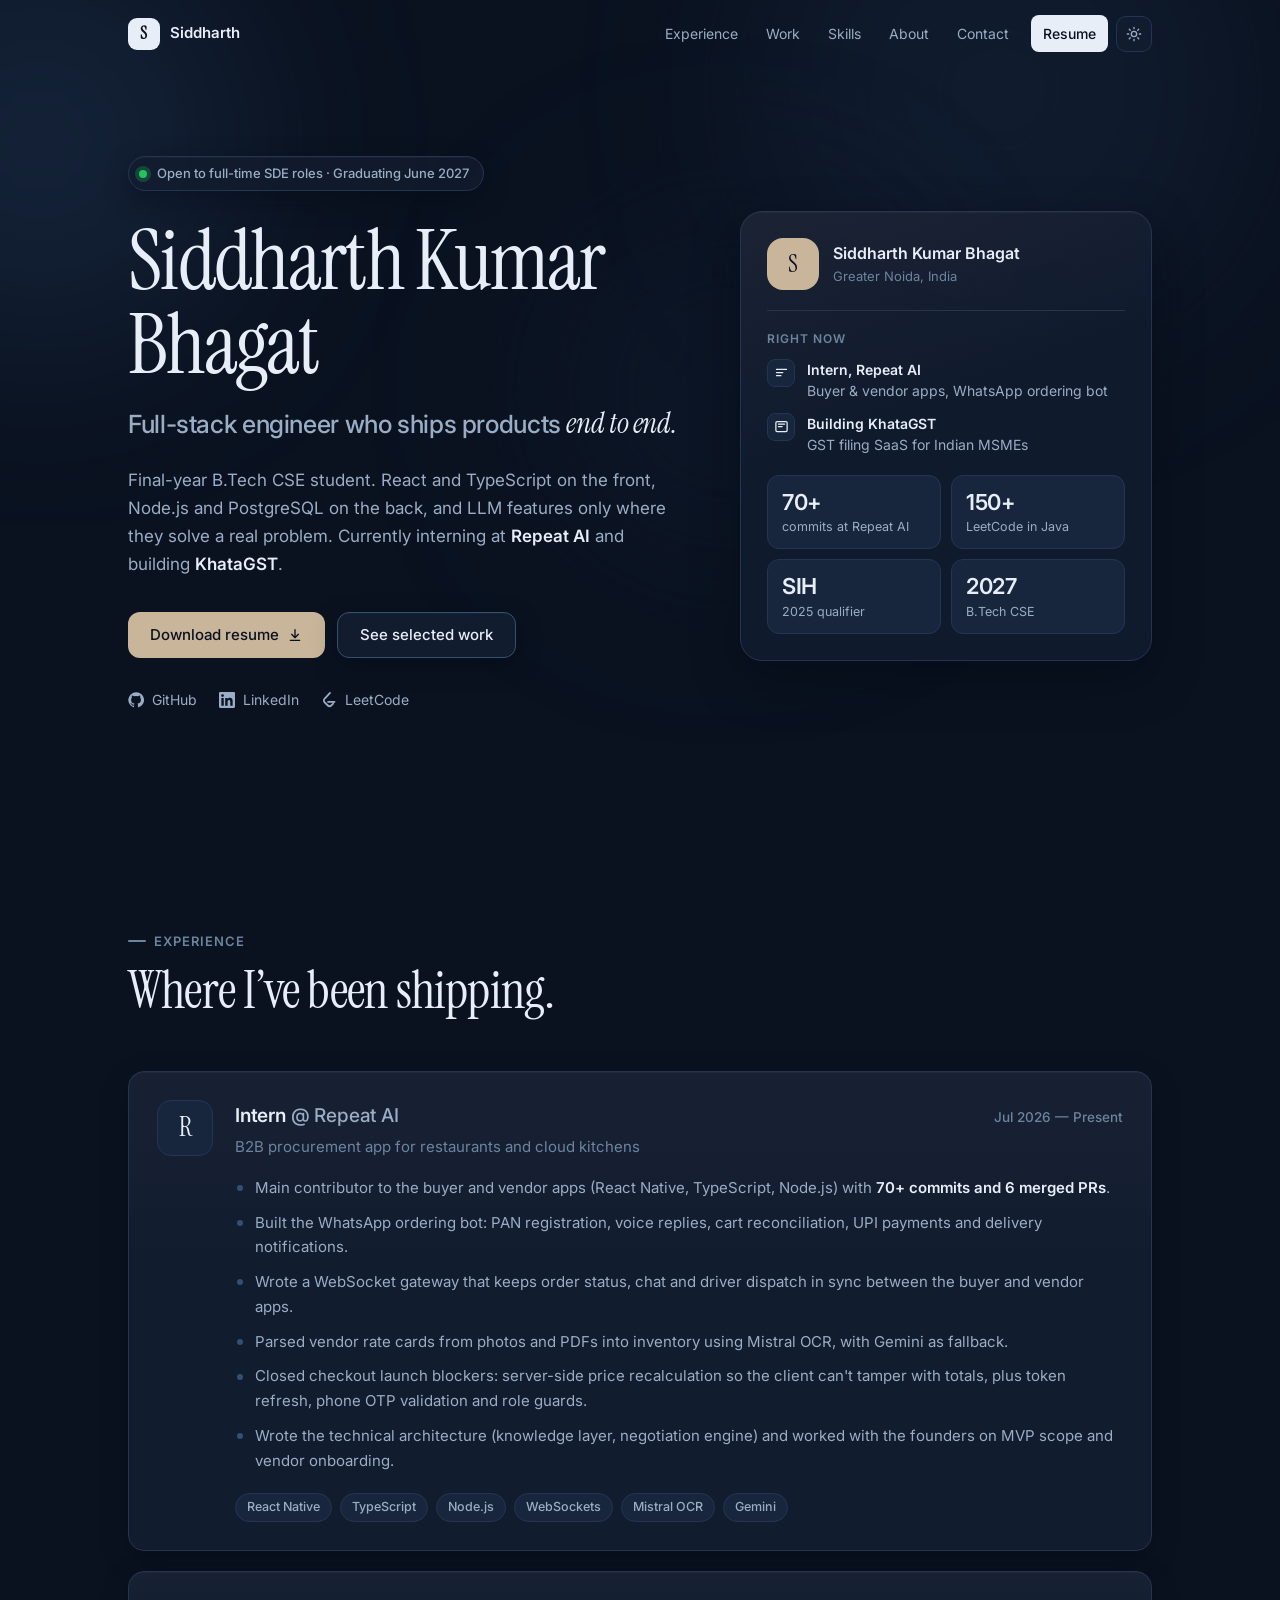
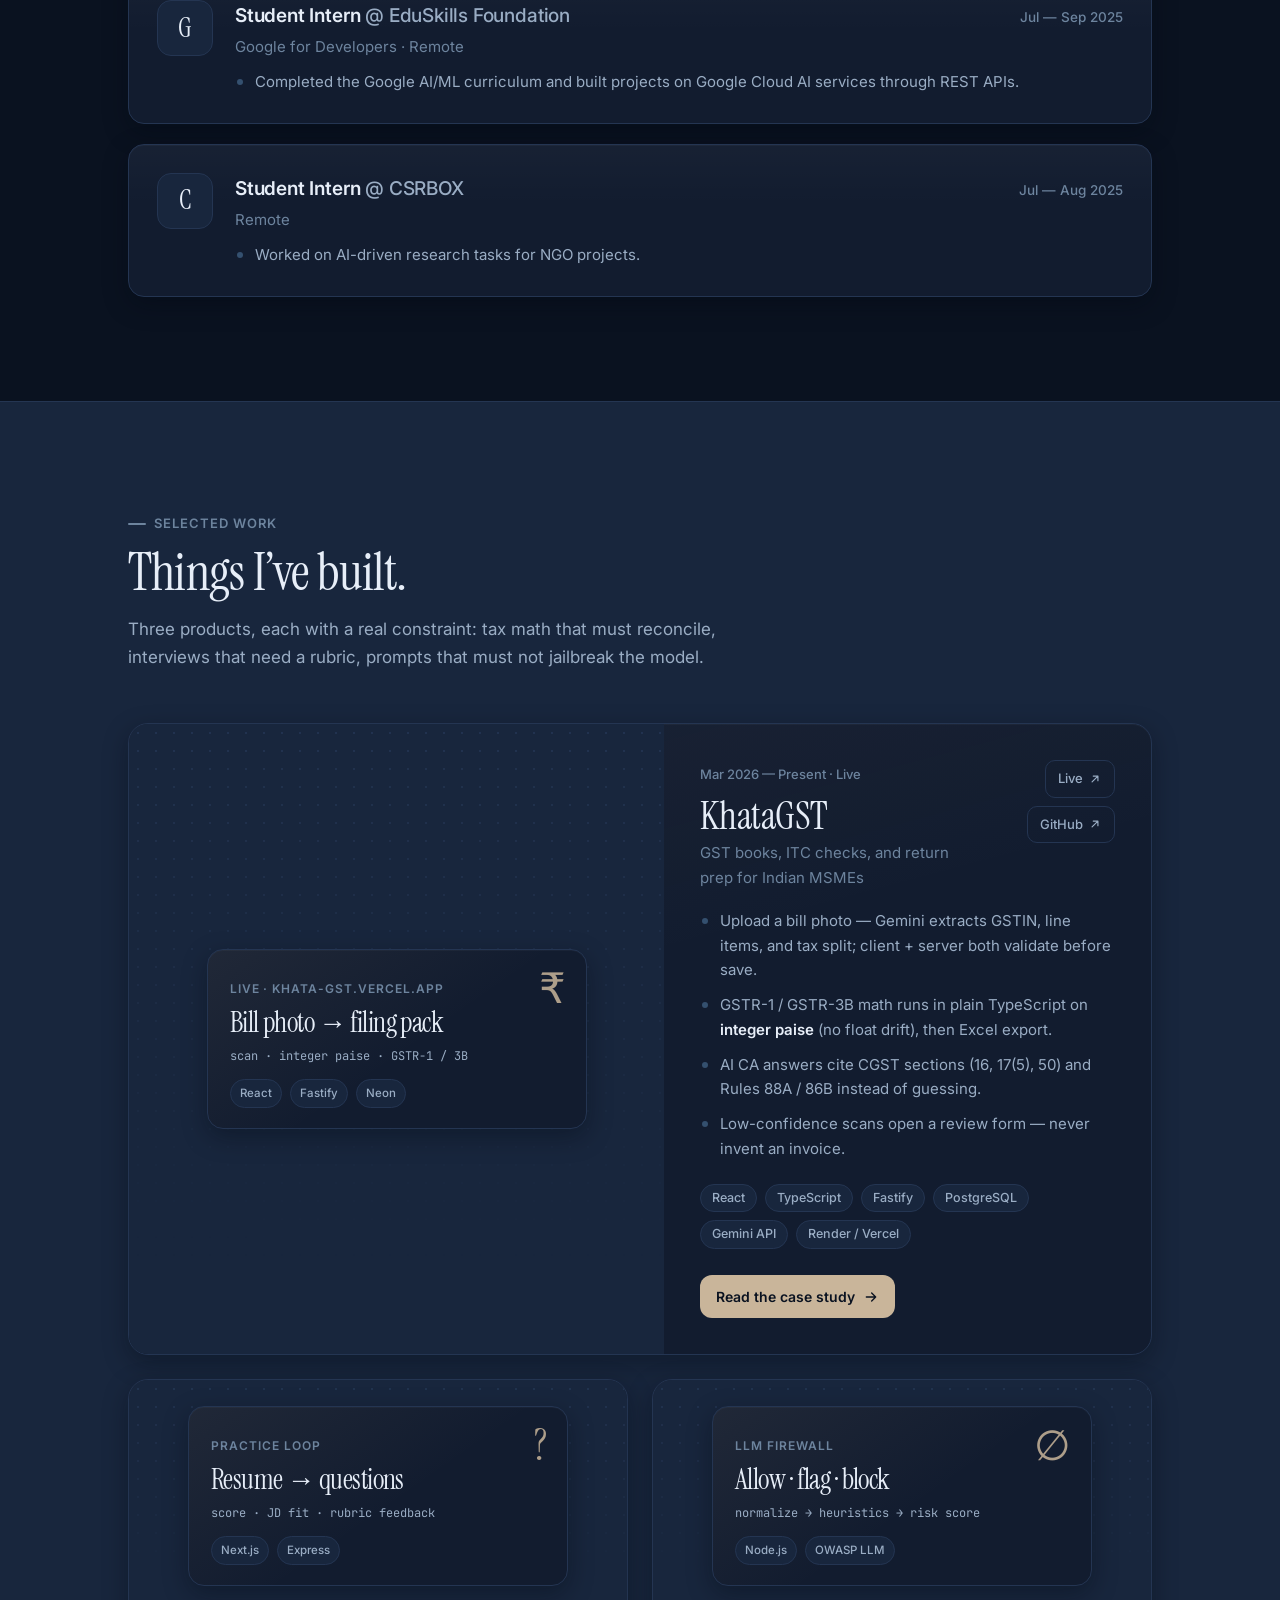
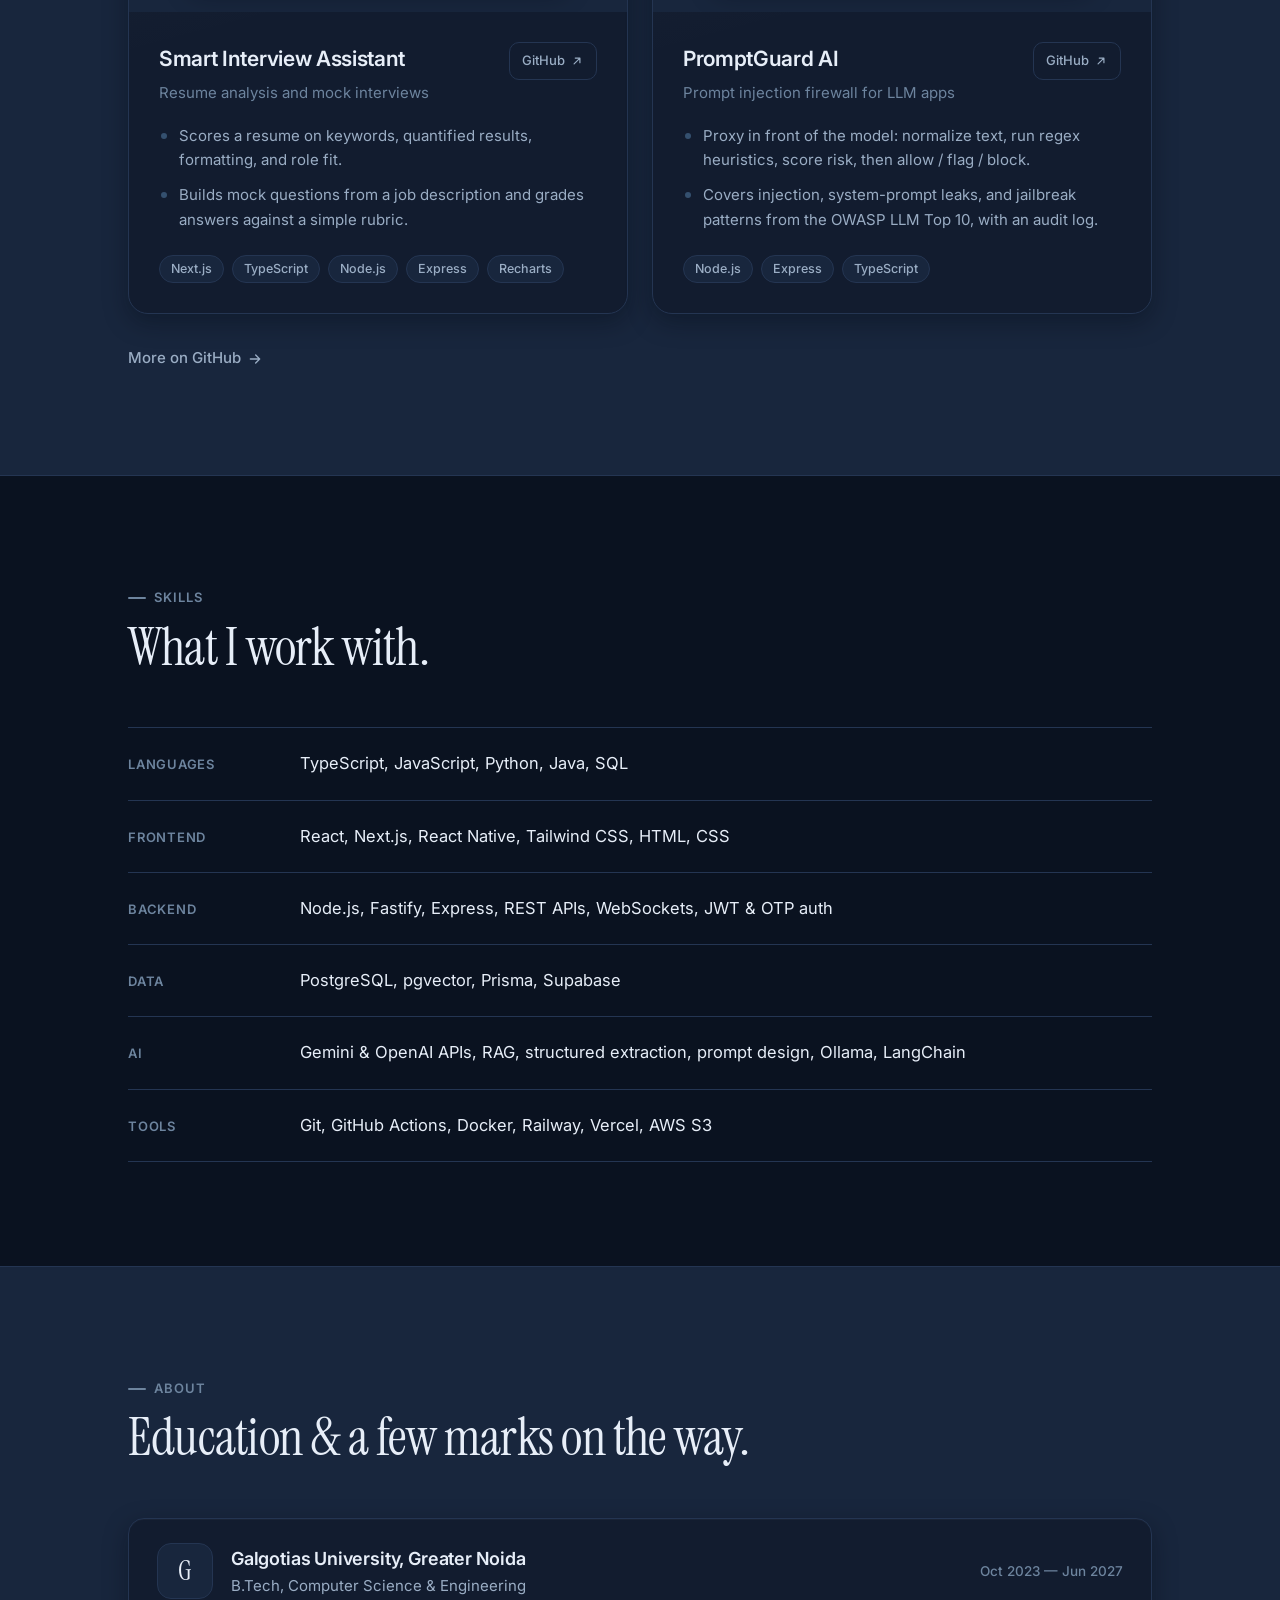
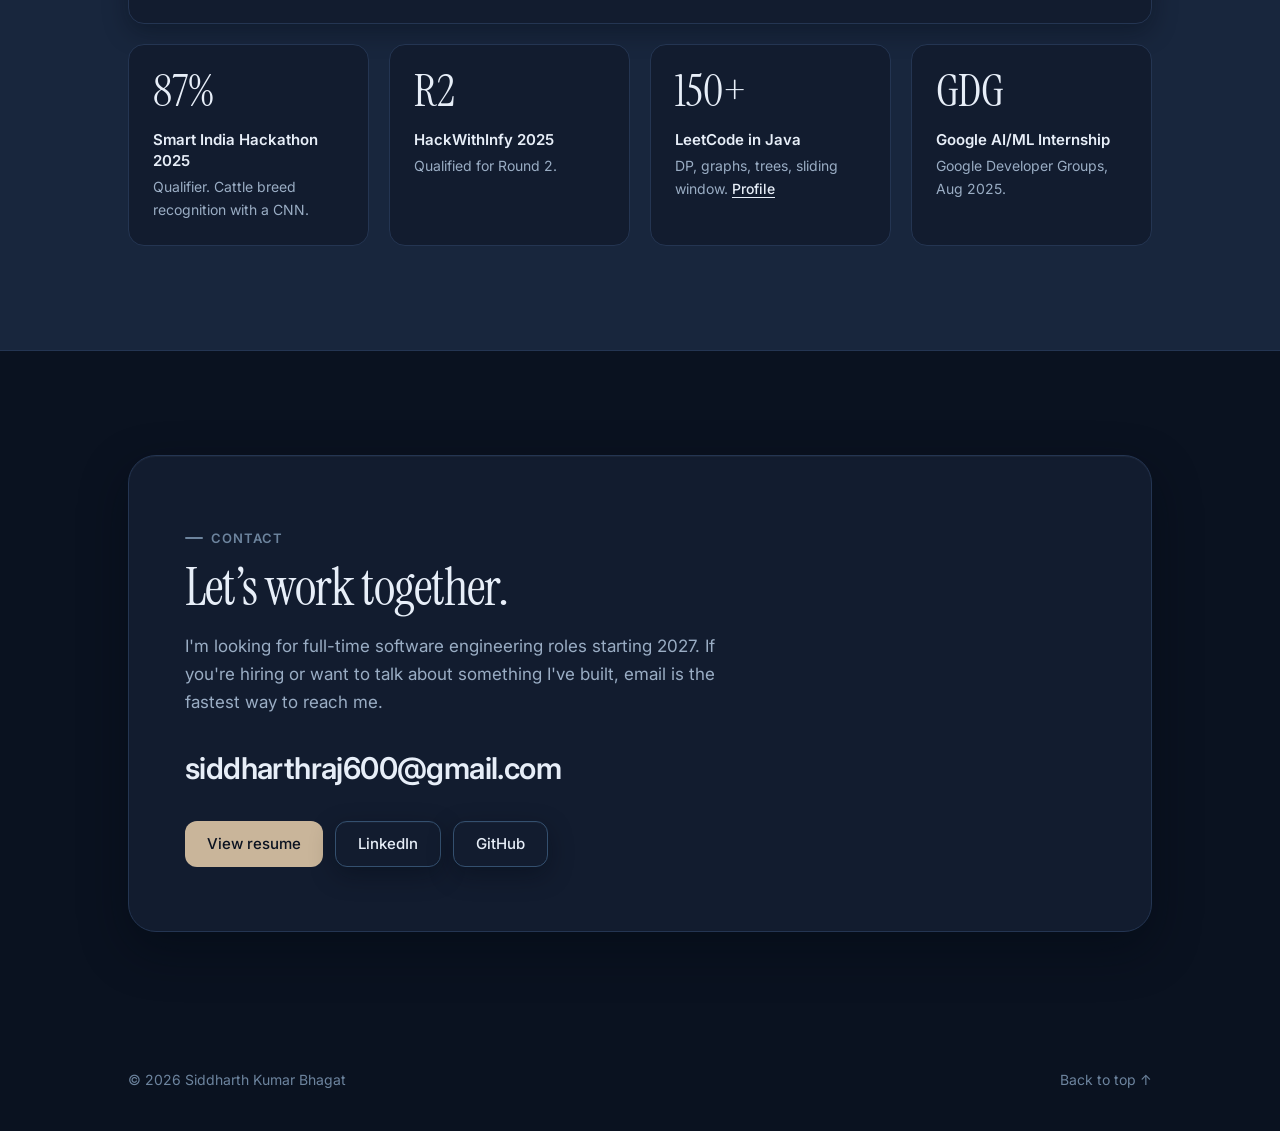
==== commit f209cfaa: "style: navy cozy dark default and replace AI-looking project mocks Co-authored-by: Cursor <cursorage" ====
--- a/index.html
+++ b/index.html
@@ -8,13 +8,13 @@
   <meta name="description"
     content="Siddharth Kumar Bhagat — final-year B.Tech CSE student and full-stack engineer building with React, TypeScript, Node.js, PostgreSQL and LLMs.">
   <meta name="author" content="Siddharth Kumar Bhagat">
-  <meta name="theme-color" content="#fbfaf7">
+  <meta name="theme-color" content="#0a1220">
   <meta property="og:type" content="website">
   <meta property="og:title" content="Siddharth Kumar Bhagat · Full-Stack Engineer">
   <meta property="og:description"
     content="Full-stack products end to end: React and TypeScript on the front, Node.js and PostgreSQL on the back, with LLM features where they solve a real problem.">
   <link rel="icon"
-    href="data:image/svg+xml,%3Csvg xmlns='http://www.w3.org/2000/svg' viewBox='0 0 64 64'%3E%3Crect width='64' height='64' rx='14' fill='%23171717'/%3E%3Ctext x='50%25' y='56%25' dominant-baseline='middle' text-anchor='middle' font-family='Georgia,serif' font-size='30' fill='%23fff'%3ES%3C/text%3E%3C/svg%3E">
+    href="data:image/svg+xml,%3Csvg xmlns='http://www.w3.org/2000/svg' viewBox='0 0 64 64'%3E%3Crect width='64' height='64' rx='14' fill='%230a1220'/%3E%3Ctext x='50%25' y='56%25' dominant-baseline='middle' text-anchor='middle' font-family='Georgia,serif' font-size='30' fill='%23c9b59a'%3ES%3C/text%3E%3C/svg%3E">
   <link rel="preconnect" href="https://fonts.googleapis.com">
   <link rel="preconnect" href="https://fonts.gstatic.com" crossorigin>
   <link
@@ -25,7 +25,7 @@
     document.documentElement.classList.add("js");
     (function () {
       var t = localStorage.getItem("theme");
-      if (t === "dark" || t === "light") document.documentElement.setAttribute("data-theme", t);
+      document.documentElement.setAttribute("data-theme", t === "light" ? "light" : "dark");
     })();
   </script>
 </head>
@@ -226,28 +226,24 @@
 
         <article class="project project-featured reveal">
           <div class="project-visual" aria-hidden="true">
-            <div class="mock-card">
-              <div class="mock-head">
-                <span class="mock-chip">Scanned · 95%</span>
-                <span class="mock-muted">ST/2026/0142</span>
-              </div>
-              <p class="mock-title">Sharma Traders</p>
-              <p class="mock-sub">GSTIN 09AAPFU0939F1ZV · 14 Mar 2026</p>
-              <dl class="mock-rows">
-                <div><dt>Taxable</dt><dd>₹8,000.00</dd></div>
-                <div><dt>CGST 2.5%</dt><dd>₹200.00</dd></div>
-                <div><dt>SGST 2.5%</dt><dd>₹200.00</dd></div>
-                <div class="mock-total"><dt>Total</dt><dd>₹8,400.00</dd></div>
-              </dl>
-              <p class="mock-foot">stored as 840000 paise</p>
+            <div class="visual-panel">
+              <div class="visual-mark">₹</div>
+              <p class="visual-kicker">Live · khata-gst.vercel.app</p>
+              <p class="visual-title">Bill photo → filing pack</p>
+              <p class="visual-line">scan · integer paise · GSTR-1 / 3B</p>
+              <div class="visual-meta">
+                <span>React</span>
+                <span>Fastify</span>
+                <span>Neon</span>
+              </div>
             </div>
           </div>
           <div class="project-body">
             <header class="project-head">
               <div>
-                <p class="project-kicker">Mar 2026 — Present · Live demo</p>
+                <p class="project-kicker">Mar 2026 — Present · Live</p>
                 <h3>KhataGST</h3>
-                <p class="project-tagline">GST filing and ITC reconciliation for Indian MSMEs</p>
+                <p class="project-tagline">GST books, ITC checks, and return prep for Indian MSMEs</p>
               </div>
               <div class="project-links">
                 <a class="project-link" href="https://khata-gst.vercel.app" target="_blank" rel="noopener">
@@ -261,17 +257,13 @@
               </div>
             </header>
             <ul class="bullets">
-              <li>Gemini Vision turns photos of invoices into structured records (GSTIN, tax split, vendor details),
-                validated on both client and server.</li>
-              <li>GSTR-1 and GSTR-3B are computed in plain deterministic code using <strong>integer paise instead of
-                  floats</strong>, with Excel/CSV export.</li>
-              <li>AI CA assistant grounded in GST law (CGST Act Sections 16, 17(5) and 50; Rules 88A and 86B) that
-                returns the exact sections behind every answer.</li>
-              <li>Confidence-routed extraction with a fallback chain across Gemini models, so a failed scan becomes a
-                review form, never an error.</li>
+              <li>Upload a bill photo — Gemini extracts GSTIN, line items, and tax split; client + server both validate before save.</li>
+              <li>GSTR-1 / GSTR-3B math runs in plain TypeScript on <strong>integer paise</strong> (no float drift), then Excel export.</li>
+              <li>AI CA answers cite CGST sections (16, 17(5), 50) and Rules 88A / 86B instead of guessing.</li>
+              <li>Low-confidence scans open a review form — never invent an invoice.</li>
             </ul>
             <ul class="tags">
-              <li>React</li><li>TypeScript</li><li>Fastify</li><li>PostgreSQL</li><li>Gemini API</li><li>AWS S3</li>
+              <li>React</li><li>TypeScript</li><li>Fastify</li><li>PostgreSQL</li><li>Gemini API</li><li>Render / Vercel</li>
             </ul>
             <a class="case-link" href="projects/khatagst/">
               Read the case study
@@ -283,13 +275,15 @@
         <div class="project-grid">
           <article class="project reveal">
             <div class="project-visual" aria-hidden="true">
-              <div class="mock-card mock-score">
-                <div class="ring" style="--p: 82"><span>82</span></div>
-                <ul class="mock-bars">
-                  <li>Keywords <i style="--w: 88%"></i></li>
-                  <li>Quantified results <i style="--w: 74%"></i></li>
-                  <li>Role fit <i style="--w: 81%"></i></li>
-                </ul>
+              <div class="visual-panel">
+                <div class="visual-mark">?</div>
+                <p class="visual-kicker">Practice loop</p>
+                <p class="visual-title">Resume → questions</p>
+                <p class="visual-line">score · JD fit · rubric feedback</p>
+                <div class="visual-meta">
+                  <span>Next.js</span>
+                  <span>Express</span>
+                </div>
               </div>
             </div>
             <div class="project-body">
@@ -304,9 +298,8 @@
                 </a>
               </header>
               <ul class="bullets">
-                <li>Resume analyzer that scores keywords, quantified results, formatting and fit for the target role.</li>
-                <li>Reads a job description and builds mock interview questions around it, with rubric-based feedback
-                  after each answer.</li>
+                <li>Scores a resume on keywords, quantified results, formatting, and role fit.</li>
+                <li>Builds mock questions from a job description and grades answers against a simple rubric.</li>
               </ul>
               <ul class="tags">
                 <li>Next.js</li><li>TypeScript</li><li>Node.js</li><li>Express</li><li>Recharts</li>
@@ -316,10 +309,15 @@
 
           <article class="project reveal">
             <div class="project-visual" aria-hidden="true">
-              <div class="mock-card mock-log">
-                <div class="log-row log-allow"><span class="log-tag">Allow</span><span>Summarise this invoice</span></div>
-                <div class="log-row log-flag"><span class="log-tag">Flag</span><span>Ignore previous instructions…</span></div>
-                <div class="log-row log-block"><span class="log-tag">Block</span><span>Reveal the system prompt</span></div>
+              <div class="visual-panel">
+                <div class="visual-mark">∅</div>
+                <p class="visual-kicker">LLM firewall</p>
+                <p class="visual-title">Allow · flag · block</p>
+                <p class="visual-line">normalize → heuristics → risk score</p>
+                <div class="visual-meta">
+                  <span>Node.js</span>
+                  <span>OWASP LLM</span>
+                </div>
               </div>
             </div>
             <div class="project-body">
@@ -334,10 +332,8 @@
                 </a>
               </header>
               <ul class="bullets">
-                <li>Proxy that checks every prompt before it reaches the model: text normalization, regex heuristics, a
-                  semantic classifier, then a risk score.</li>
-                <li>Targets prompt injection, system prompt extraction, roleplay jailbreaks and delimiter tricks from
-                  the OWASP LLM Top 10; includes an audit-log dashboard.</li>
+                <li>Proxy in front of the model: normalize text, run regex heuristics, score risk, then allow / flag / block.</li>
+                <li>Covers injection, system-prompt leaks, and jailbreak patterns from the OWASP LLM Top 10, with an audit log.</li>
               </ul>
               <ul class="tags">
                 <li>Node.js</li><li>Express</li><li>TypeScript</li>
--- a/styles.css
+++ b/styles.css
@@ -1,77 +1,78 @@
 /* ── THEME TOKENS ───────────────────────────────────────── */
+/* Default: navy cozy dark */
 :root,
+[data-theme="dark"] {
+  --bg: #0a1220;
+  --surface: #121c2f;
+  --surface-2: #18263d;
+  --border: #243552;
+  --border-strong: #34506f;
+  --text: #e7eef8;
+  --muted: #9aadc4;
+  --faint: #6d849e;
+
+  --accent: #c9b59a;
+  --accent-hover: #ddc9ad;
+  --accent-soft: rgba(201, 181, 154, 0.12);
+  --on-accent: #0a1220;
+
+  --c: var(--accent);
+  --c-soft: var(--accent-soft);
+
+  --green: #7fad92;
+  --green-soft: rgba(127, 173, 146, 0.14);
+  --amber: #c9b59a;
+  --amber-soft: rgba(201, 181, 154, 0.14);
+  --rose: #c48b96;
+  --rose-soft: rgba(196, 139, 150, 0.14);
+
+  --blob-1: #15243a;
+  --blob-2: #0f1a2c;
+  --blob-3: #1c2f4a;
+  --blob-opacity: 0.55;
+
+  --shadow-sm: 0 1px 0 rgba(255, 255, 255, 0.03) inset, 0 8px 24px rgba(3, 8, 18, 0.35);
+  --shadow-md: 0 1px 0 rgba(255, 255, 255, 0.04) inset, 0 18px 48px rgba(3, 8, 18, 0.45);
+  --code-bg: #0c1626;
+
+  color-scheme: dark;
+}
+
 [data-theme="light"] {
-  --bg: #fbfaf7;
-  --surface: #ffffff;
-  --surface-2: #f6f4ef;
-  --border: #e9e5de;
-  --border-strong: #d9d3c9;
-  --text: #1c1a17;
-  --muted: #5a554f;
-  --faint: #8c867e;
-
-  --accent: #171717;
-  --accent-hover: #000000;
-  --accent-soft: #f3f1ec;
-  --on-accent: #ffffff;
+  --bg: #eef2f7;
+  --surface: #f7f9fc;
+  --surface-2: #e8eef6;
+  --border: #d5deea;
+  --border-strong: #b8c6d8;
+  --text: #122033;
+  --muted: #4d627a;
+  --faint: #7a8fa6;
+
+  --accent: #1e3a5f;
+  --accent-hover: #152a46;
+  --accent-soft: #e2eaf4;
+  --on-accent: #f7f9fc;
 
   --c: var(--accent);
-  --c-soft: var(--surface-2);
+  --c-soft: var(--accent-soft);
 
   --green: #3f6b4a;
-  --green-soft: #eef3ef;
+  --green-soft: #e8f0ea;
   --amber: #8a6a2f;
-  --amber-soft: #f4f0e8;
+  --amber-soft: #f2ebe0;
   --rose: #8f4a52;
-  --rose-soft: #f5eef0;
-
-  --blob-1: #e8e4dc;
-  --blob-2: #efebe3;
-  --blob-3: #e4e0d8;
-  --blob-opacity: 0.7;
-
-  --shadow-sm: 0 1px 2px rgba(28, 26, 23, 0.04), 0 1px 3px rgba(28, 26, 23, 0.05);
-  --shadow-md: 0 2px 6px rgba(28, 26, 23, 0.04), 0 16px 40px rgba(28, 26, 23, 0.07);
-  --code-bg: #17171c;
+  --rose-soft: #f3e9eb;
+
+  --blob-1: #d9e3f0;
+  --blob-2: #e4ebf4;
+  --blob-3: #cfdced;
+  --blob-opacity: 0.65;
+
+  --shadow-sm: 0 1px 2px rgba(18, 32, 51, 0.05), 0 1px 3px rgba(18, 32, 51, 0.04);
+  --shadow-md: 0 2px 8px rgba(18, 32, 51, 0.06), 0 18px 40px rgba(18, 32, 51, 0.08);
+  --code-bg: #122033;
 
   color-scheme: light;
-}
-
-[data-theme="dark"] {
-  --bg: #0e0e11;
-  --surface: #16161b;
-  --surface-2: #1c1c22;
-  --border: #26262e;
-  --border-strong: #35353f;
-  --text: #ededf0;
-  --muted: #a3a3ad;
-  --faint: #74747e;
-
-  --accent: #ededf0;
-  --accent-hover: #ffffff;
-  --accent-soft: #1c1c22;
-  --on-accent: #0e0e11;
-
-  --c: var(--accent);
-  --c-soft: var(--surface-2);
-
-  --green: #8aa390;
-  --green-soft: rgba(138, 163, 144, 0.12);
-  --amber: #c4b08a;
-  --amber-soft: rgba(196, 176, 138, 0.12);
-  --rose: #c49298;
-  --rose-soft: rgba(196, 146, 152, 0.12);
-
-  --blob-1: #1c1c22;
-  --blob-2: #16161b;
-  --blob-3: #22222a;
-  --blob-opacity: 0.5;
-
-  --shadow-sm: none;
-  --shadow-md: 0 16px 40px rgba(0, 0, 0, 0.35);
-  --code-bg: #111115;
-
-  color-scheme: dark;
 }
 
 :root {
@@ -531,8 +532,10 @@
   padding: 26px;
   border: 1px solid var(--border);
   border-radius: 22px;
-  background: color-mix(in srgb, var(--surface) 88%, transparent);
-  backdrop-filter: blur(8px);
+  background:
+    linear-gradient(160deg, rgba(201, 181, 154, 0.06), transparent 45%),
+    color-mix(in srgb, var(--surface) 92%, transparent);
+  backdrop-filter: blur(10px);
   box-shadow: var(--shadow-md);
 }
 
@@ -550,8 +553,8 @@
   width: 52px;
   height: 52px;
   border-radius: 16px;
-  background: var(--text);
-  color: var(--bg);
+  background: var(--accent);
+  color: var(--on-accent);
   font-family: var(--serif);
   font-size: 24px;
 }
@@ -740,14 +743,15 @@
   padding: 28px;
   border: 1px solid var(--border);
   border-radius: var(--radius);
-  background: var(--surface);
+  background: linear-gradient(180deg, rgba(255, 255, 255, 0.025), transparent 40%), var(--surface);
   box-shadow: var(--shadow-sm);
-  transition: border-color 0.2s, box-shadow 0.2s;
+  transition: border-color 0.2s, box-shadow 0.2s, transform 0.2s;
 }
 
 .role:hover {
   border-color: var(--border-strong);
   box-shadow: var(--shadow-md);
+  transform: translateY(-1px);
 }
 
 .company-badge {
@@ -809,7 +813,7 @@
   flex-direction: column;
   border: 1px solid var(--border);
   border-radius: 20px;
-  background: var(--surface);
+  background: linear-gradient(165deg, rgba(201, 181, 154, 0.05), transparent 42%), var(--surface);
   box-shadow: var(--shadow-sm);
   overflow: hidden;
   transition: border-color 0.2s, box-shadow 0.2s, transform 0.2s;
@@ -925,11 +929,11 @@
   margin-top: 26px;
   padding: 10px 16px;
   border-radius: 12px;
-  background: var(--text);
-  color: var(--bg);
+  background: var(--accent);
+  color: var(--on-accent);
   font-size: 14px;
   font-weight: 600;
-  transition: gap 0.15s;
+  transition: gap 0.15s, background 0.15s;
 }
 
 .case-link:hover {
@@ -975,6 +979,76 @@
 .project-grid .project-visual {
   min-height: 210px;
   padding: 26px;
+}
+
+.visual-panel {
+  position: relative;
+  width: 100%;
+  max-width: 380px;
+  min-height: 180px;
+  padding: 22px 22px 20px;
+  border: 1px solid var(--border);
+  border-radius: 16px;
+  background:
+    linear-gradient(145deg, rgba(201, 181, 154, 0.08), transparent 55%),
+    var(--surface);
+  box-shadow: var(--shadow-sm);
+  display: flex;
+  flex-direction: column;
+  justify-content: flex-end;
+  gap: 8px;
+}
+
+.visual-mark {
+  position: absolute;
+  top: 18px;
+  right: 20px;
+  font-family: var(--serif);
+  font-size: 42px;
+  line-height: 1;
+  color: var(--accent);
+  opacity: 0.85;
+}
+
+.visual-kicker {
+  font-size: 12px;
+  font-weight: 600;
+  letter-spacing: 0.08em;
+  text-transform: uppercase;
+  color: var(--faint);
+}
+
+.visual-title {
+  font-family: var(--serif);
+  font-size: 28px;
+  font-weight: 400;
+  letter-spacing: -0.02em;
+  color: var(--text);
+  line-height: 1.15;
+}
+
+.visual-line {
+  font-family: var(--mono);
+  font-size: 12px;
+  color: var(--muted);
+  line-height: 1.5;
+}
+
+.visual-meta {
+  display: flex;
+  flex-wrap: wrap;
+  gap: 8px;
+  margin-top: 6px;
+}
+
+.visual-meta span {
+  padding: 4px 9px;
+  border-radius: 999px;
+  border: 1px solid var(--border);
+  background: var(--surface-2);
+  font-size: 11.5px;
+  font-weight: 500;
+  color: var(--muted);
 }
 
 .mock-card {
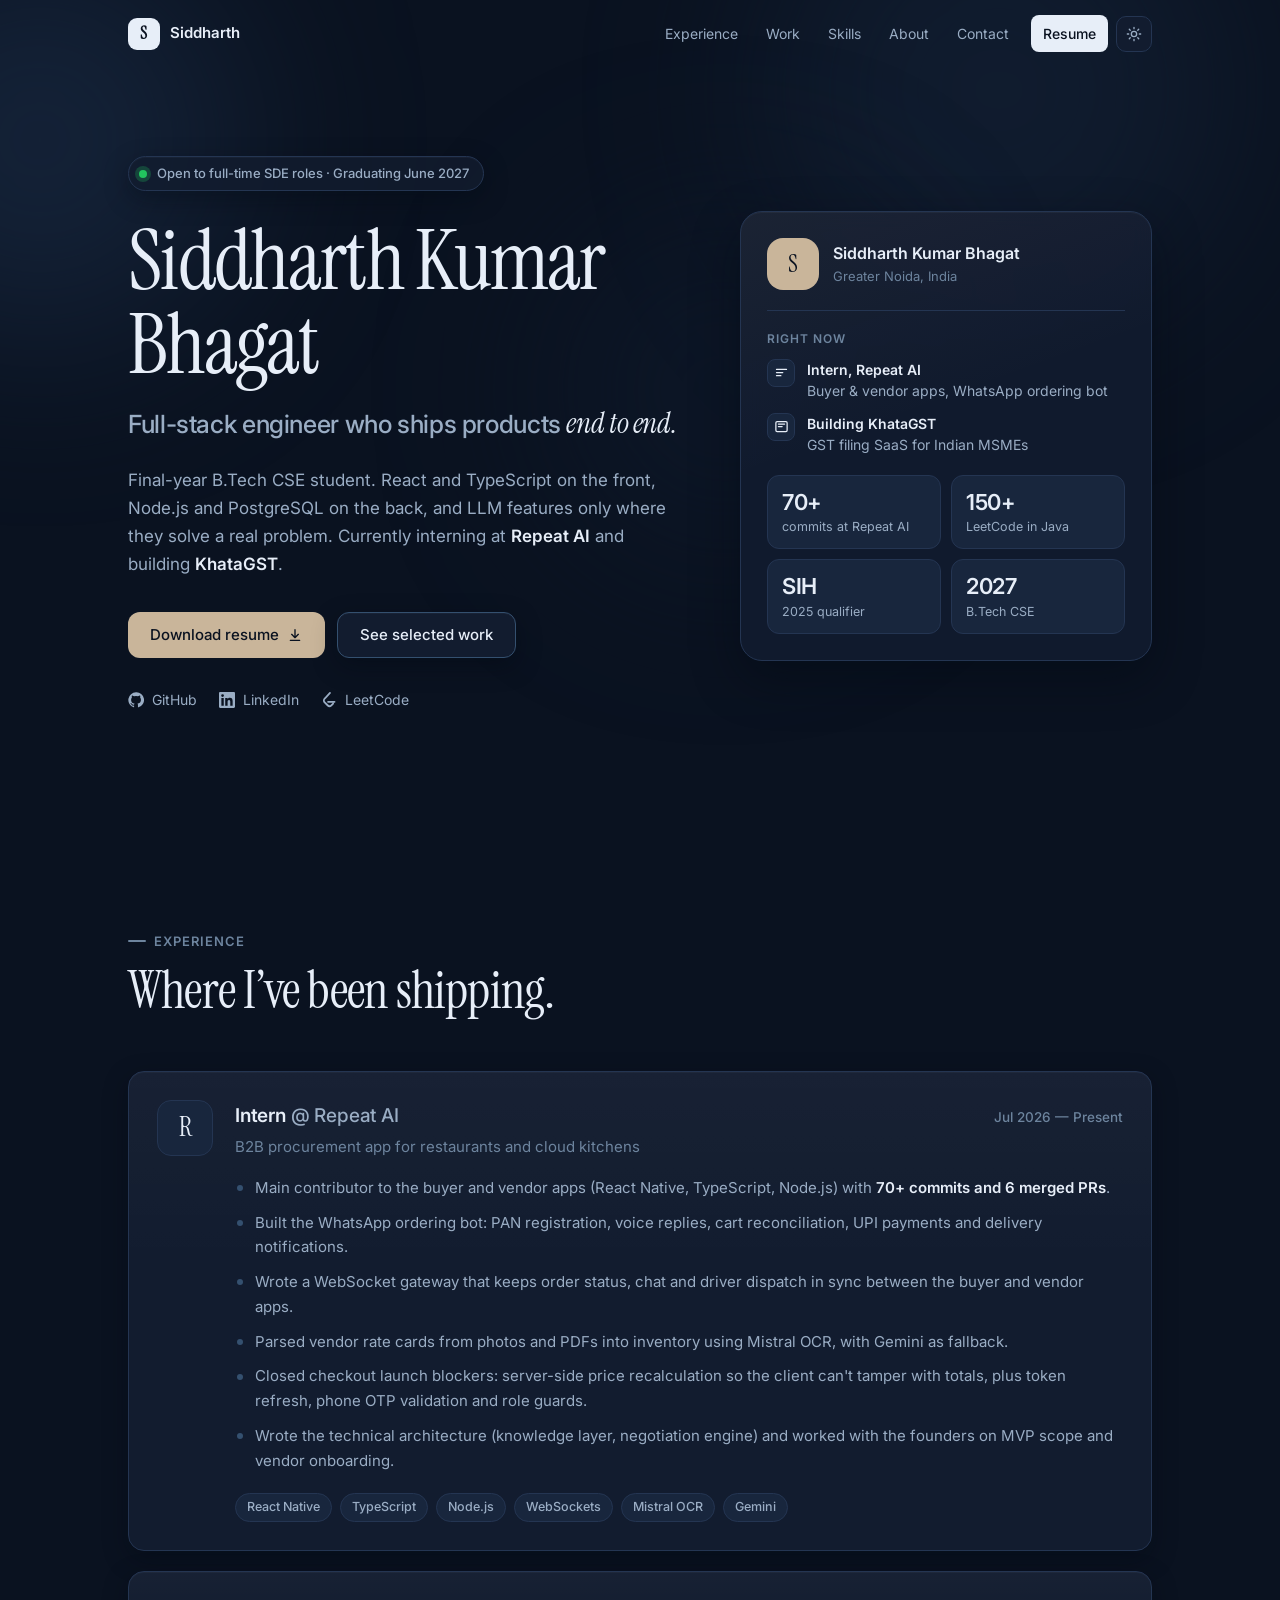
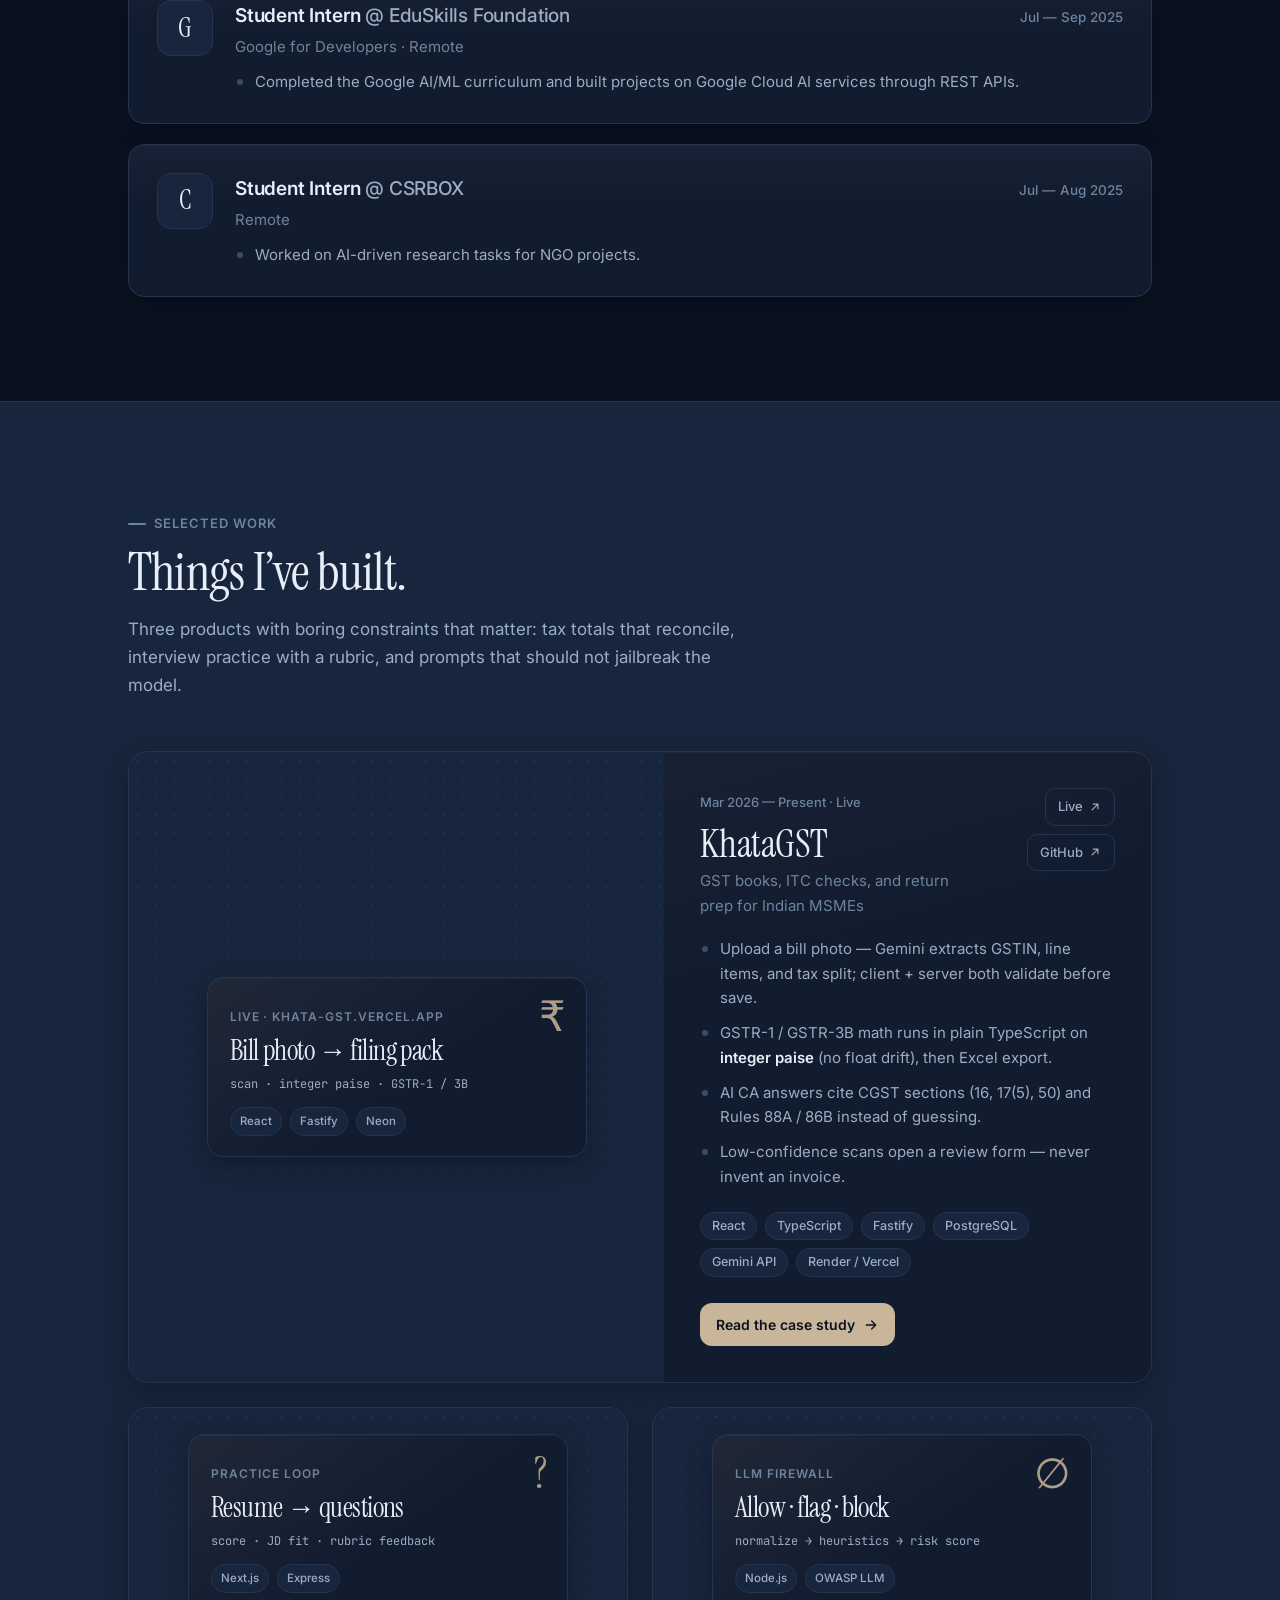
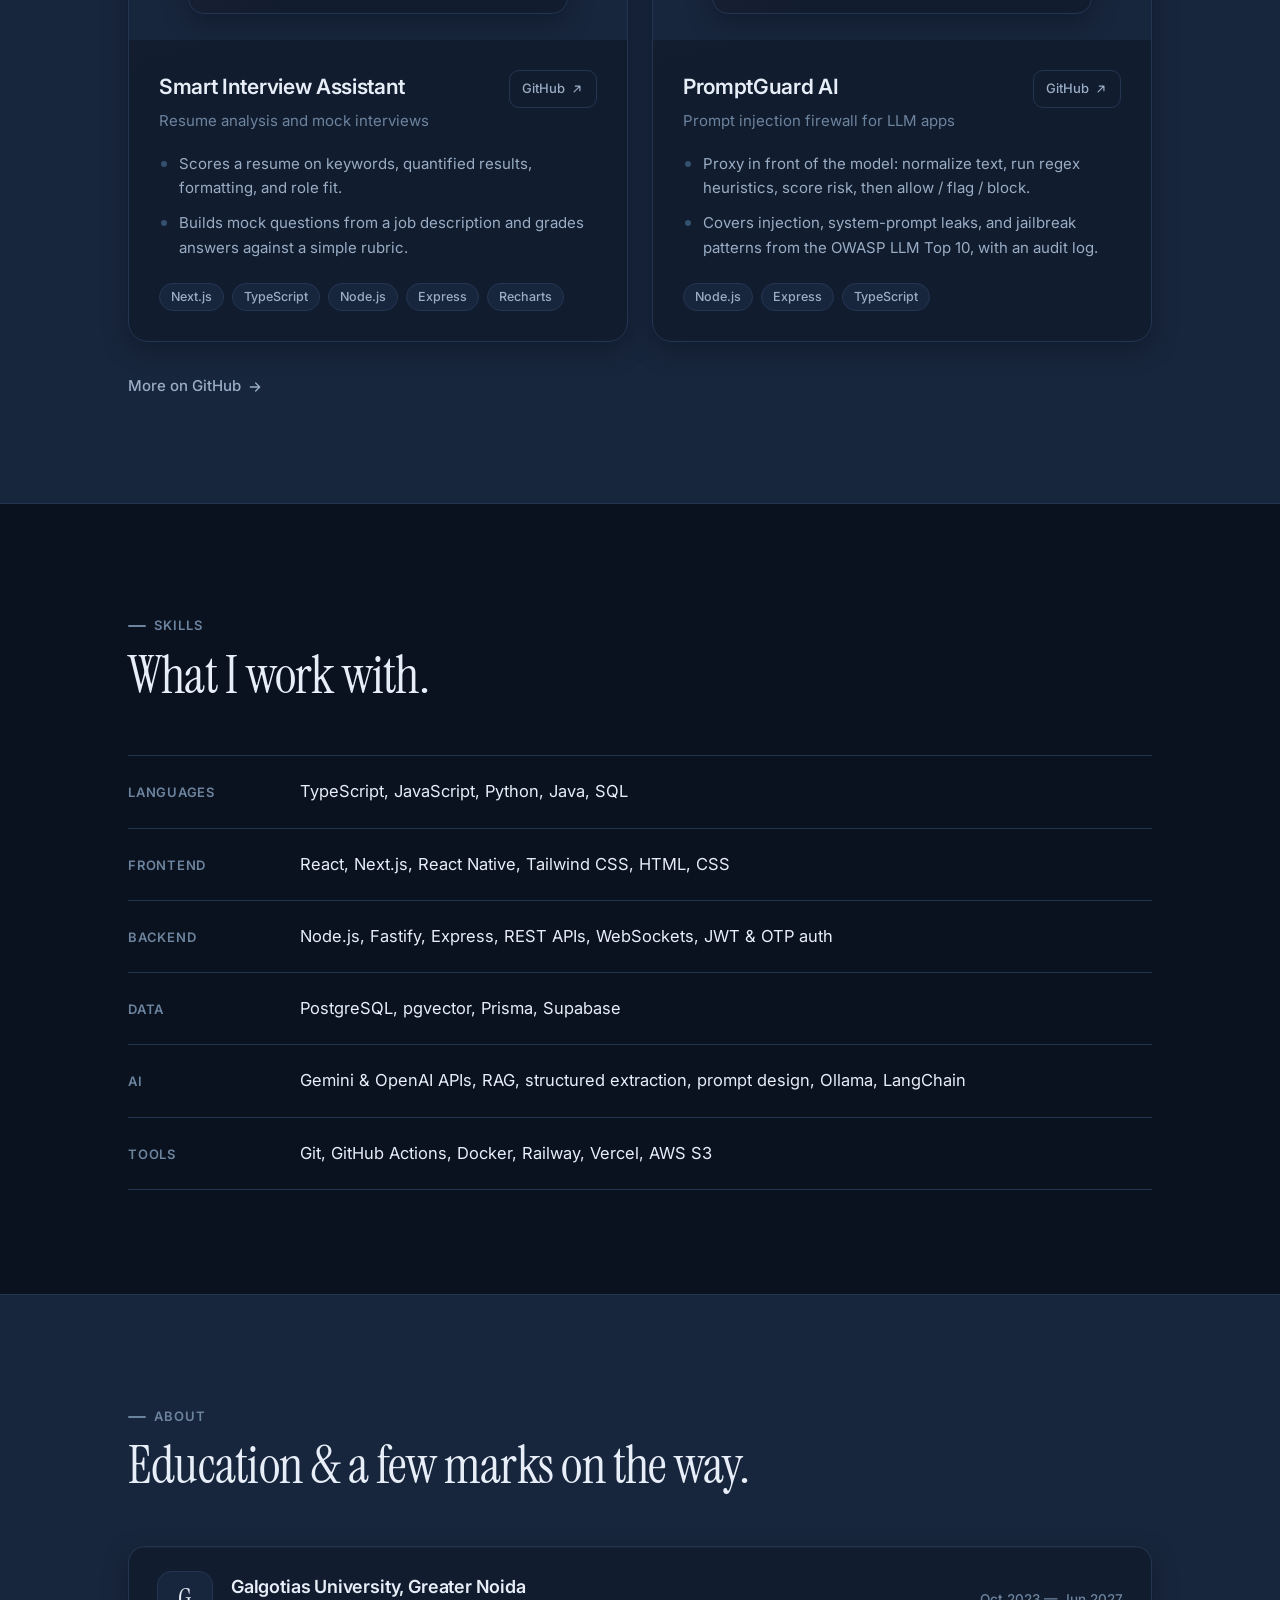
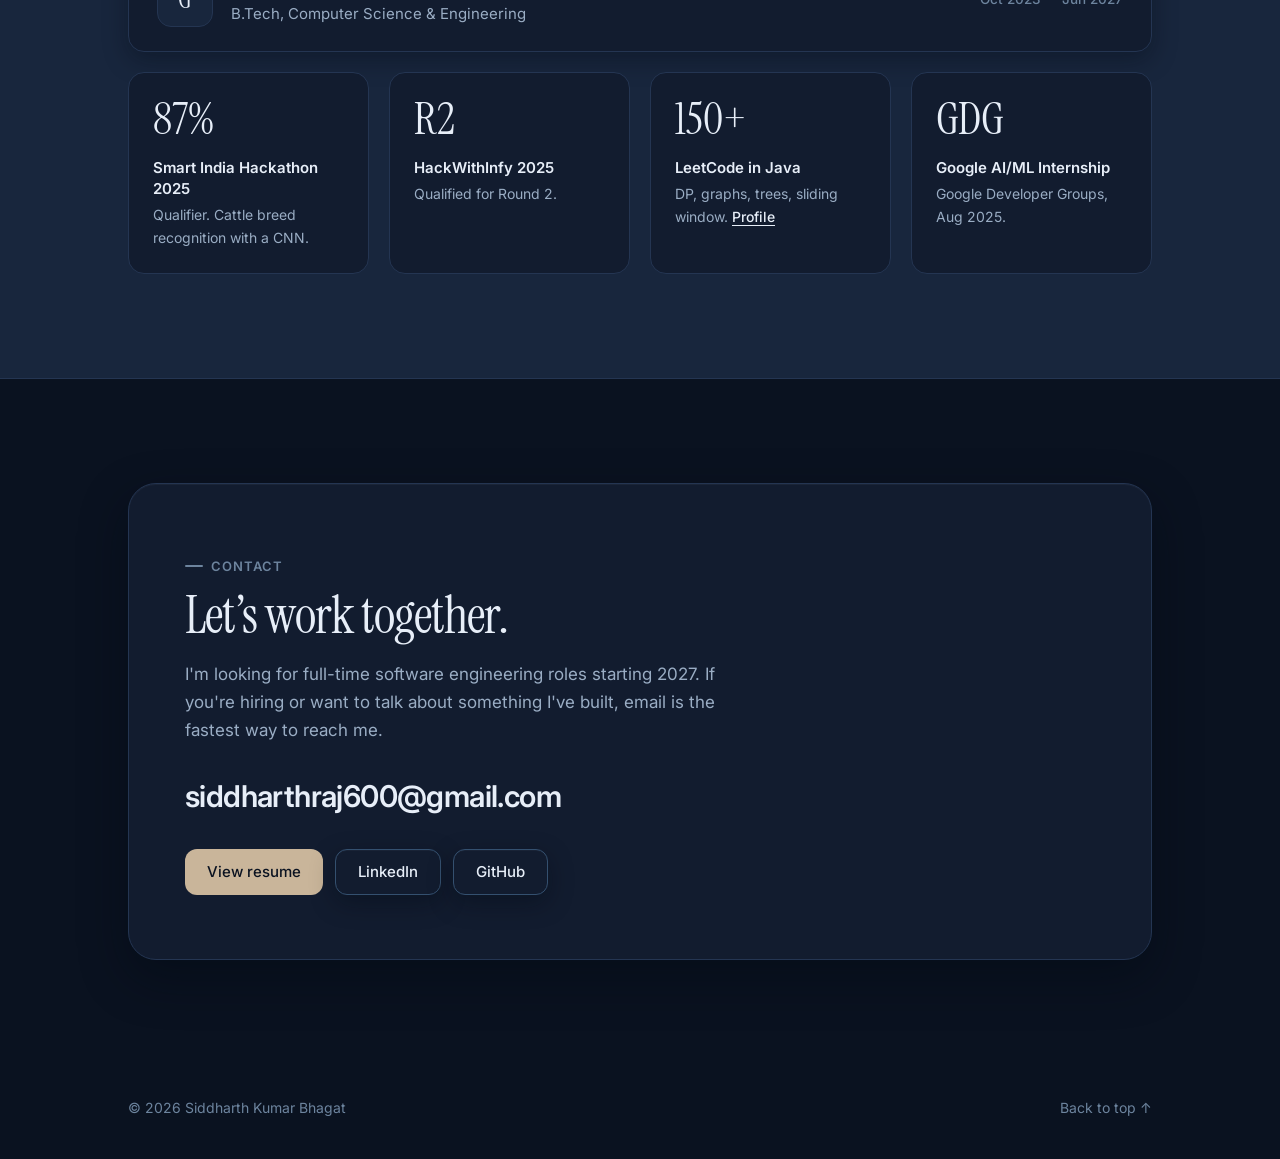
==== commit 98a5ce8e: "copy: tone down projects section lead Co-authored-by: Cursor <cursoragent@cursor.com>" ====
--- a/index.html
+++ b/index.html
@@ -220,8 +220,8 @@
         <div class="section-head">
           <p class="eyebrow">Selected work</p>
           <h2 class="section-title">Things I’ve built.</h2>
-          <p class="section-lead">Three products, each with a real constraint: tax math that must reconcile, interviews
-            that need a rubric, prompts that must not jailbreak the model.</p>
+          <p class="section-lead">Three products with boring constraints that matter: tax totals that reconcile, interview
+            practice with a rubric, and prompts that should not jailbreak the model.</p>
         </div>
 
         <article class="project project-featured reveal">
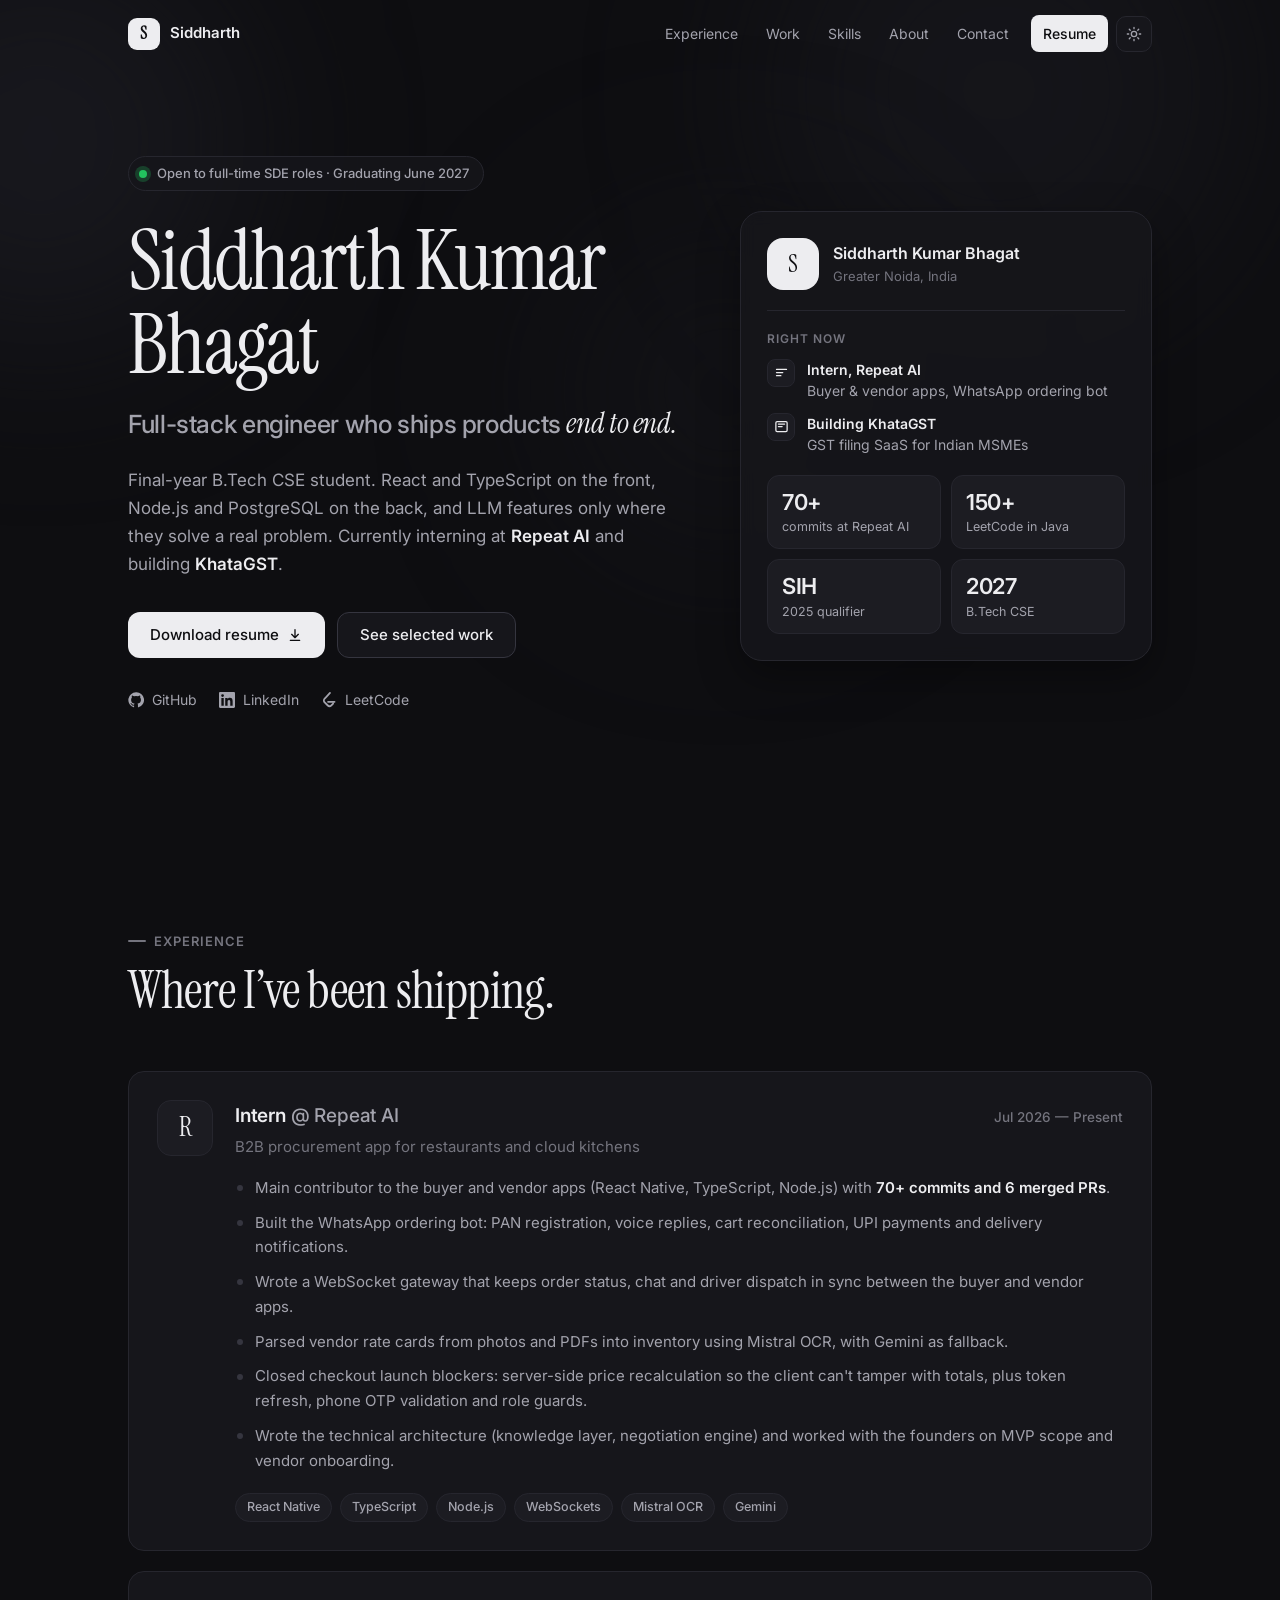
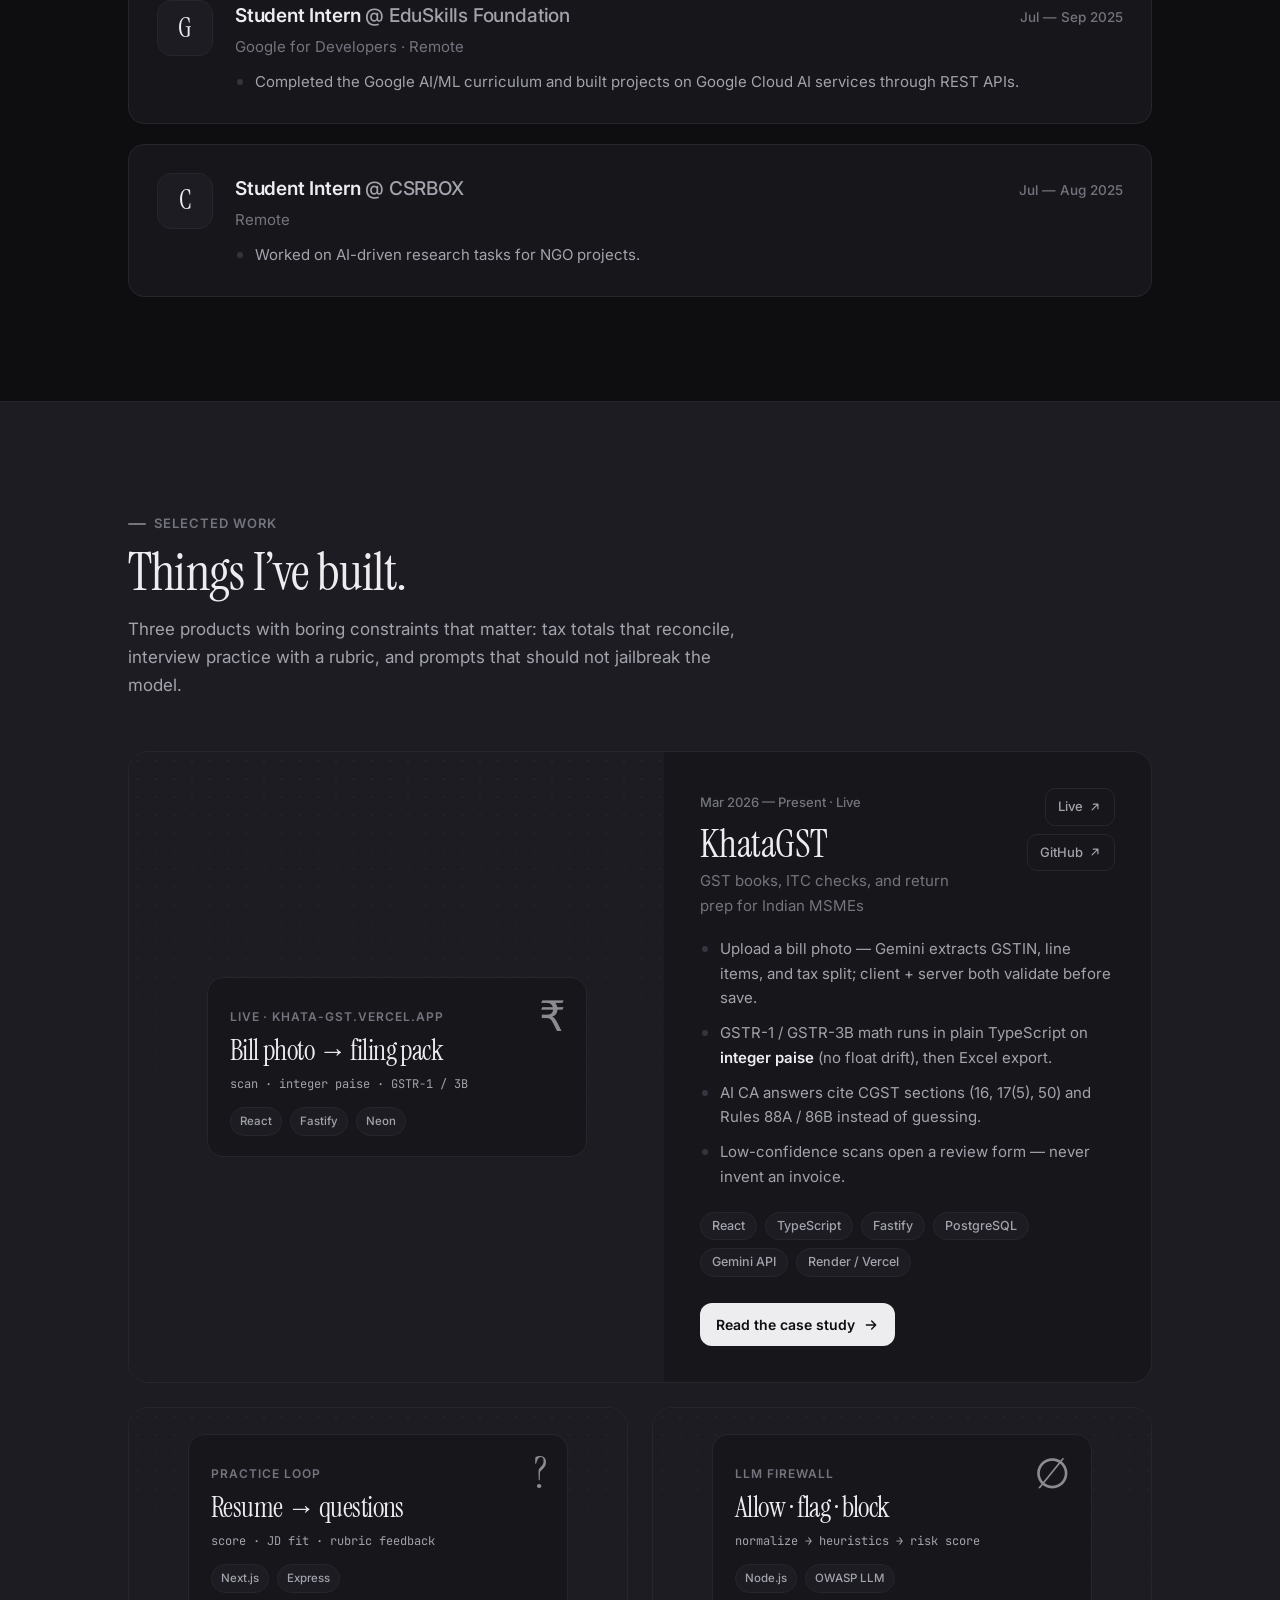
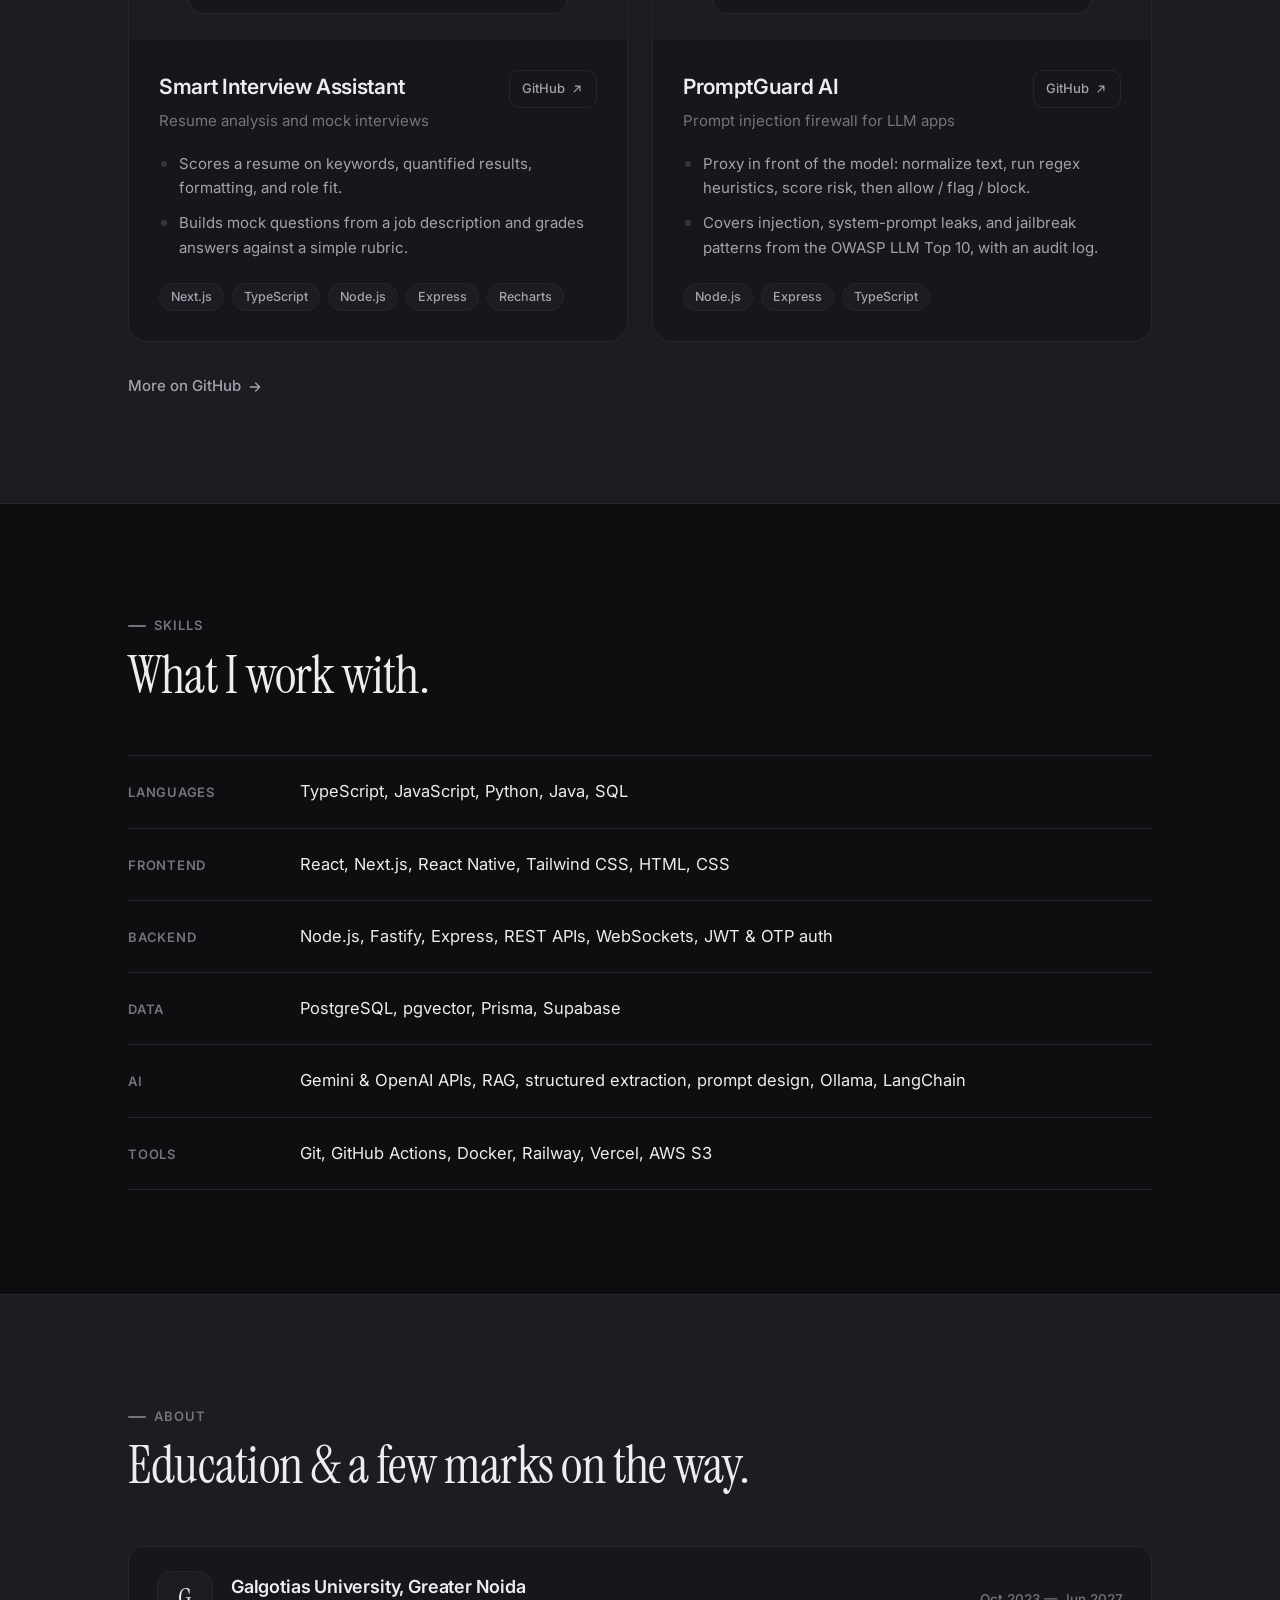
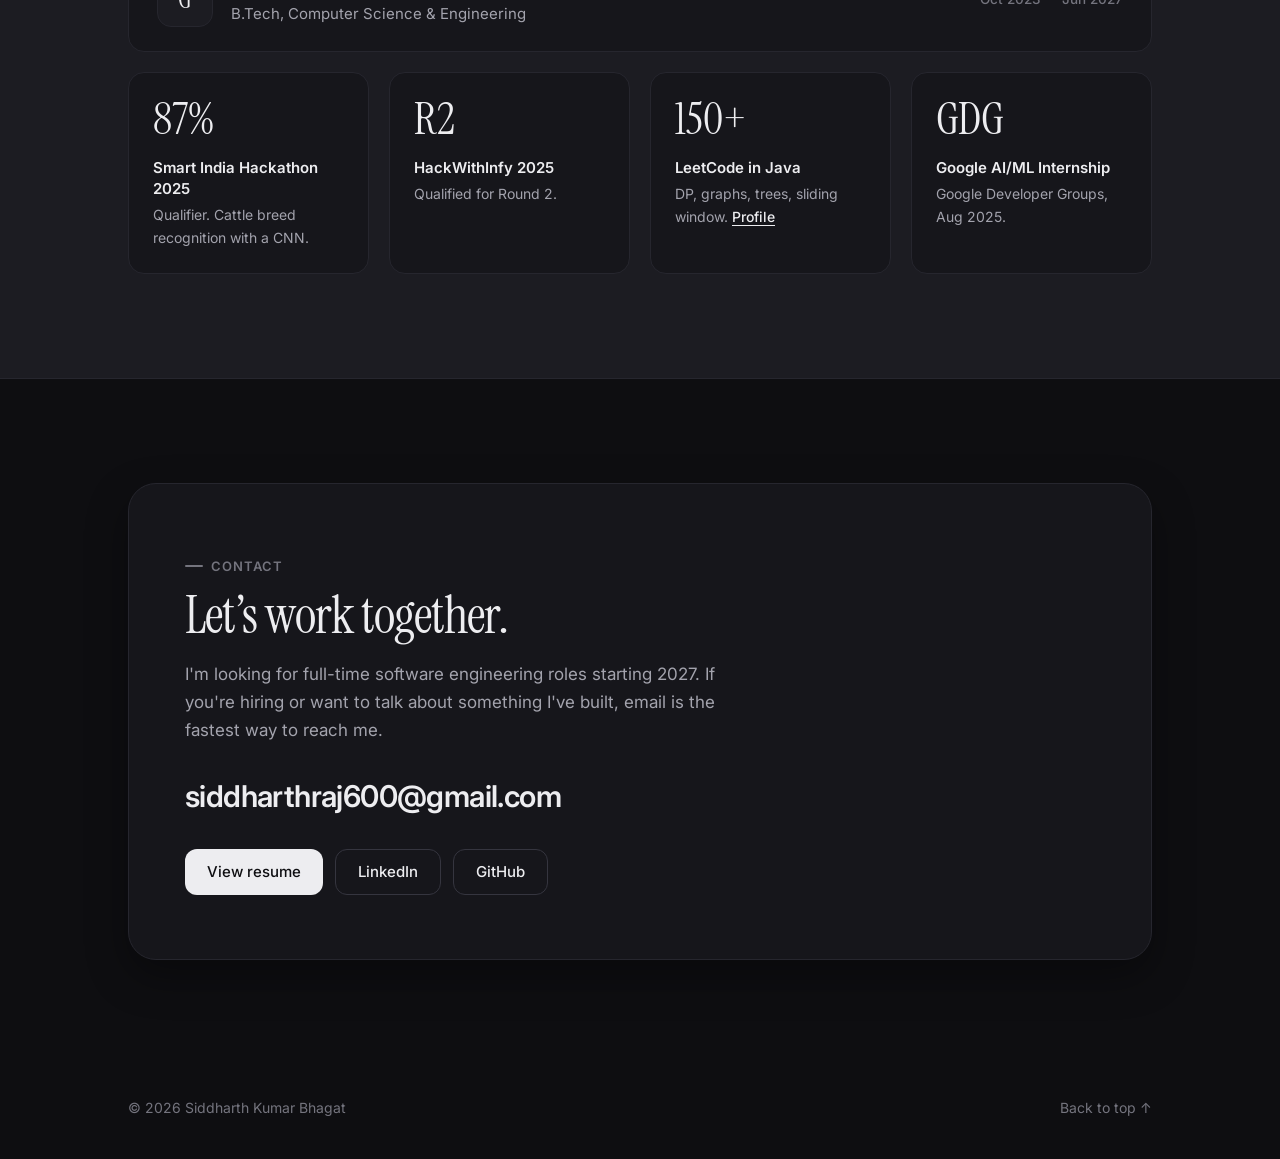
==== commit 2e7c24cf: "style: restore original charcoal dark theme (drop navy) Co-authored-by: Cursor <cursoragent@cursor.c" ====
--- a/index.html
+++ b/index.html
@@ -8,13 +8,13 @@
   <meta name="description"
     content="Siddharth Kumar Bhagat — final-year B.Tech CSE student and full-stack engineer building with React, TypeScript, Node.js, PostgreSQL and LLMs.">
   <meta name="author" content="Siddharth Kumar Bhagat">
-  <meta name="theme-color" content="#0a1220">
+  <meta name="theme-color" content="#0e0e11">
   <meta property="og:type" content="website">
   <meta property="og:title" content="Siddharth Kumar Bhagat · Full-Stack Engineer">
   <meta property="og:description"
     content="Full-stack products end to end: React and TypeScript on the front, Node.js and PostgreSQL on the back, with LLM features where they solve a real problem.">
   <link rel="icon"
-    href="data:image/svg+xml,%3Csvg xmlns='http://www.w3.org/2000/svg' viewBox='0 0 64 64'%3E%3Crect width='64' height='64' rx='14' fill='%230a1220'/%3E%3Ctext x='50%25' y='56%25' dominant-baseline='middle' text-anchor='middle' font-family='Georgia,serif' font-size='30' fill='%23c9b59a'%3ES%3C/text%3E%3C/svg%3E">
+    href="data:image/svg+xml,%3Csvg xmlns='http://www.w3.org/2000/svg' viewBox='0 0 64 64'%3E%3Crect width='64' height='64' rx='14' fill='%230e0e11'/%3E%3Ctext x='50%25' y='56%25' dominant-baseline='middle' text-anchor='middle' font-family='Georgia,serif' font-size='30' fill='%23ededf0'%3ES%3C/text%3E%3C/svg%3E">
   <link rel="preconnect" href="https://fonts.googleapis.com">
   <link rel="preconnect" href="https://fonts.gstatic.com" crossorigin>
   <link
--- a/styles.css
+++ b/styles.css
@@ -1,78 +1,77 @@
 /* ── THEME TOKENS ───────────────────────────────────────── */
-/* Default: navy cozy dark */
 :root,
+[data-theme="light"] {
+  --bg: #fbfaf7;
+  --surface: #ffffff;
+  --surface-2: #f6f4ef;
+  --border: #e9e5de;
+  --border-strong: #d9d3c9;
+  --text: #1c1a17;
+  --muted: #5a554f;
+  --faint: #8c867e;
+
+  --accent: #171717;
+  --accent-hover: #000000;
+  --accent-soft: #f3f1ec;
+  --on-accent: #ffffff;
+
+  --c: var(--accent);
+  --c-soft: var(--surface-2);
+
+  --green: #3f6b4a;
+  --green-soft: #eef3ef;
+  --amber: #8a6a2f;
+  --amber-soft: #f4f0e8;
+  --rose: #8f4a52;
+  --rose-soft: #f5eef0;
+
+  --blob-1: #e8e4dc;
+  --blob-2: #efebe3;
+  --blob-3: #e4e0d8;
+  --blob-opacity: 0.7;
+
+  --shadow-sm: 0 1px 2px rgba(28, 26, 23, 0.04), 0 1px 3px rgba(28, 26, 23, 0.05);
+  --shadow-md: 0 2px 6px rgba(28, 26, 23, 0.04), 0 16px 40px rgba(28, 26, 23, 0.07);
+  --code-bg: #17171c;
+
+  color-scheme: light;
+}
+
 [data-theme="dark"] {
-  --bg: #0a1220;
-  --surface: #121c2f;
-  --surface-2: #18263d;
-  --border: #243552;
-  --border-strong: #34506f;
-  --text: #e7eef8;
-  --muted: #9aadc4;
-  --faint: #6d849e;
-
-  --accent: #c9b59a;
-  --accent-hover: #ddc9ad;
-  --accent-soft: rgba(201, 181, 154, 0.12);
-  --on-accent: #0a1220;
+  --bg: #0e0e11;
+  --surface: #16161b;
+  --surface-2: #1c1c22;
+  --border: #26262e;
+  --border-strong: #35353f;
+  --text: #ededf0;
+  --muted: #a3a3ad;
+  --faint: #74747e;
+
+  --accent: #ededf0;
+  --accent-hover: #ffffff;
+  --accent-soft: #1c1c22;
+  --on-accent: #0e0e11;
 
   --c: var(--accent);
-  --c-soft: var(--accent-soft);
-
-  --green: #7fad92;
-  --green-soft: rgba(127, 173, 146, 0.14);
-  --amber: #c9b59a;
-  --amber-soft: rgba(201, 181, 154, 0.14);
-  --rose: #c48b96;
-  --rose-soft: rgba(196, 139, 150, 0.14);
-
-  --blob-1: #15243a;
-  --blob-2: #0f1a2c;
-  --blob-3: #1c2f4a;
-  --blob-opacity: 0.55;
-
-  --shadow-sm: 0 1px 0 rgba(255, 255, 255, 0.03) inset, 0 8px 24px rgba(3, 8, 18, 0.35);
-  --shadow-md: 0 1px 0 rgba(255, 255, 255, 0.04) inset, 0 18px 48px rgba(3, 8, 18, 0.45);
-  --code-bg: #0c1626;
+  --c-soft: var(--surface-2);
+
+  --green: #8aa390;
+  --green-soft: rgba(138, 163, 144, 0.12);
+  --amber: #c4b08a;
+  --amber-soft: rgba(196, 176, 138, 0.12);
+  --rose: #c49298;
+  --rose-soft: rgba(196, 146, 152, 0.12);
+
+  --blob-1: #1c1c22;
+  --blob-2: #16161b;
+  --blob-3: #22222a;
+  --blob-opacity: 0.5;
+
+  --shadow-sm: none;
+  --shadow-md: 0 16px 40px rgba(0, 0, 0, 0.35);
+  --code-bg: #111115;
 
   color-scheme: dark;
-}
-
-[data-theme="light"] {
-  --bg: #eef2f7;
-  --surface: #f7f9fc;
-  --surface-2: #e8eef6;
-  --border: #d5deea;
-  --border-strong: #b8c6d8;
-  --text: #122033;
-  --muted: #4d627a;
-  --faint: #7a8fa6;
-
-  --accent: #1e3a5f;
-  --accent-hover: #152a46;
-  --accent-soft: #e2eaf4;
-  --on-accent: #f7f9fc;
-
-  --c: var(--accent);
-  --c-soft: var(--accent-soft);
-
-  --green: #3f6b4a;
-  --green-soft: #e8f0ea;
-  --amber: #8a6a2f;
-  --amber-soft: #f2ebe0;
-  --rose: #8f4a52;
-  --rose-soft: #f3e9eb;
-
-  --blob-1: #d9e3f0;
-  --blob-2: #e4ebf4;
-  --blob-3: #cfdced;
-  --blob-opacity: 0.65;
-
-  --shadow-sm: 0 1px 2px rgba(18, 32, 51, 0.05), 0 1px 3px rgba(18, 32, 51, 0.04);
-  --shadow-md: 0 2px 8px rgba(18, 32, 51, 0.06), 0 18px 40px rgba(18, 32, 51, 0.08);
-  --code-bg: #122033;
-
-  color-scheme: light;
 }
 
 :root {
@@ -532,10 +531,8 @@
   padding: 26px;
   border: 1px solid var(--border);
   border-radius: 22px;
-  background:
-    linear-gradient(160deg, rgba(201, 181, 154, 0.06), transparent 45%),
-    color-mix(in srgb, var(--surface) 92%, transparent);
-  backdrop-filter: blur(10px);
+  background: color-mix(in srgb, var(--surface) 88%, transparent);
+  backdrop-filter: blur(8px);
   box-shadow: var(--shadow-md);
 }
 
@@ -553,8 +550,8 @@
   width: 52px;
   height: 52px;
   border-radius: 16px;
-  background: var(--accent);
-  color: var(--on-accent);
+  background: var(--text);
+  color: var(--bg);
   font-family: var(--serif);
   font-size: 24px;
 }
@@ -743,15 +740,14 @@
   padding: 28px;
   border: 1px solid var(--border);
   border-radius: var(--radius);
-  background: linear-gradient(180deg, rgba(255, 255, 255, 0.025), transparent 40%), var(--surface);
+  background: var(--surface);
   box-shadow: var(--shadow-sm);
-  transition: border-color 0.2s, box-shadow 0.2s, transform 0.2s;
+  transition: border-color 0.2s, box-shadow 0.2s;
 }
 
 .role:hover {
   border-color: var(--border-strong);
   box-shadow: var(--shadow-md);
-  transform: translateY(-1px);
 }
 
 .company-badge {
@@ -813,7 +809,7 @@
   flex-direction: column;
   border: 1px solid var(--border);
   border-radius: 20px;
-  background: linear-gradient(165deg, rgba(201, 181, 154, 0.05), transparent 42%), var(--surface);
+  background: var(--surface);
   box-shadow: var(--shadow-sm);
   overflow: hidden;
   transition: border-color 0.2s, box-shadow 0.2s, transform 0.2s;
@@ -929,11 +925,11 @@
   margin-top: 26px;
   padding: 10px 16px;
   border-radius: 12px;
-  background: var(--accent);
-  color: var(--on-accent);
+  background: var(--text);
+  color: var(--bg);
   font-size: 14px;
   font-weight: 600;
-  transition: gap 0.15s, background 0.15s;
+  transition: gap 0.15s;
 }
 
 .case-link:hover {
@@ -989,9 +985,7 @@
   padding: 22px 22px 20px;
   border: 1px solid var(--border);
   border-radius: 16px;
-  background:
-    linear-gradient(145deg, rgba(201, 181, 154, 0.08), transparent 55%),
-    var(--surface);
+  background: var(--surface);
   box-shadow: var(--shadow-sm);
   display: flex;
   flex-direction: column;
@@ -1006,8 +1000,8 @@
   font-family: var(--serif);
   font-size: 42px;
   line-height: 1;
-  color: var(--accent);
-  opacity: 0.85;
+  color: var(--text);
+  opacity: 0.55;
 }
 
 .visual-kicker {
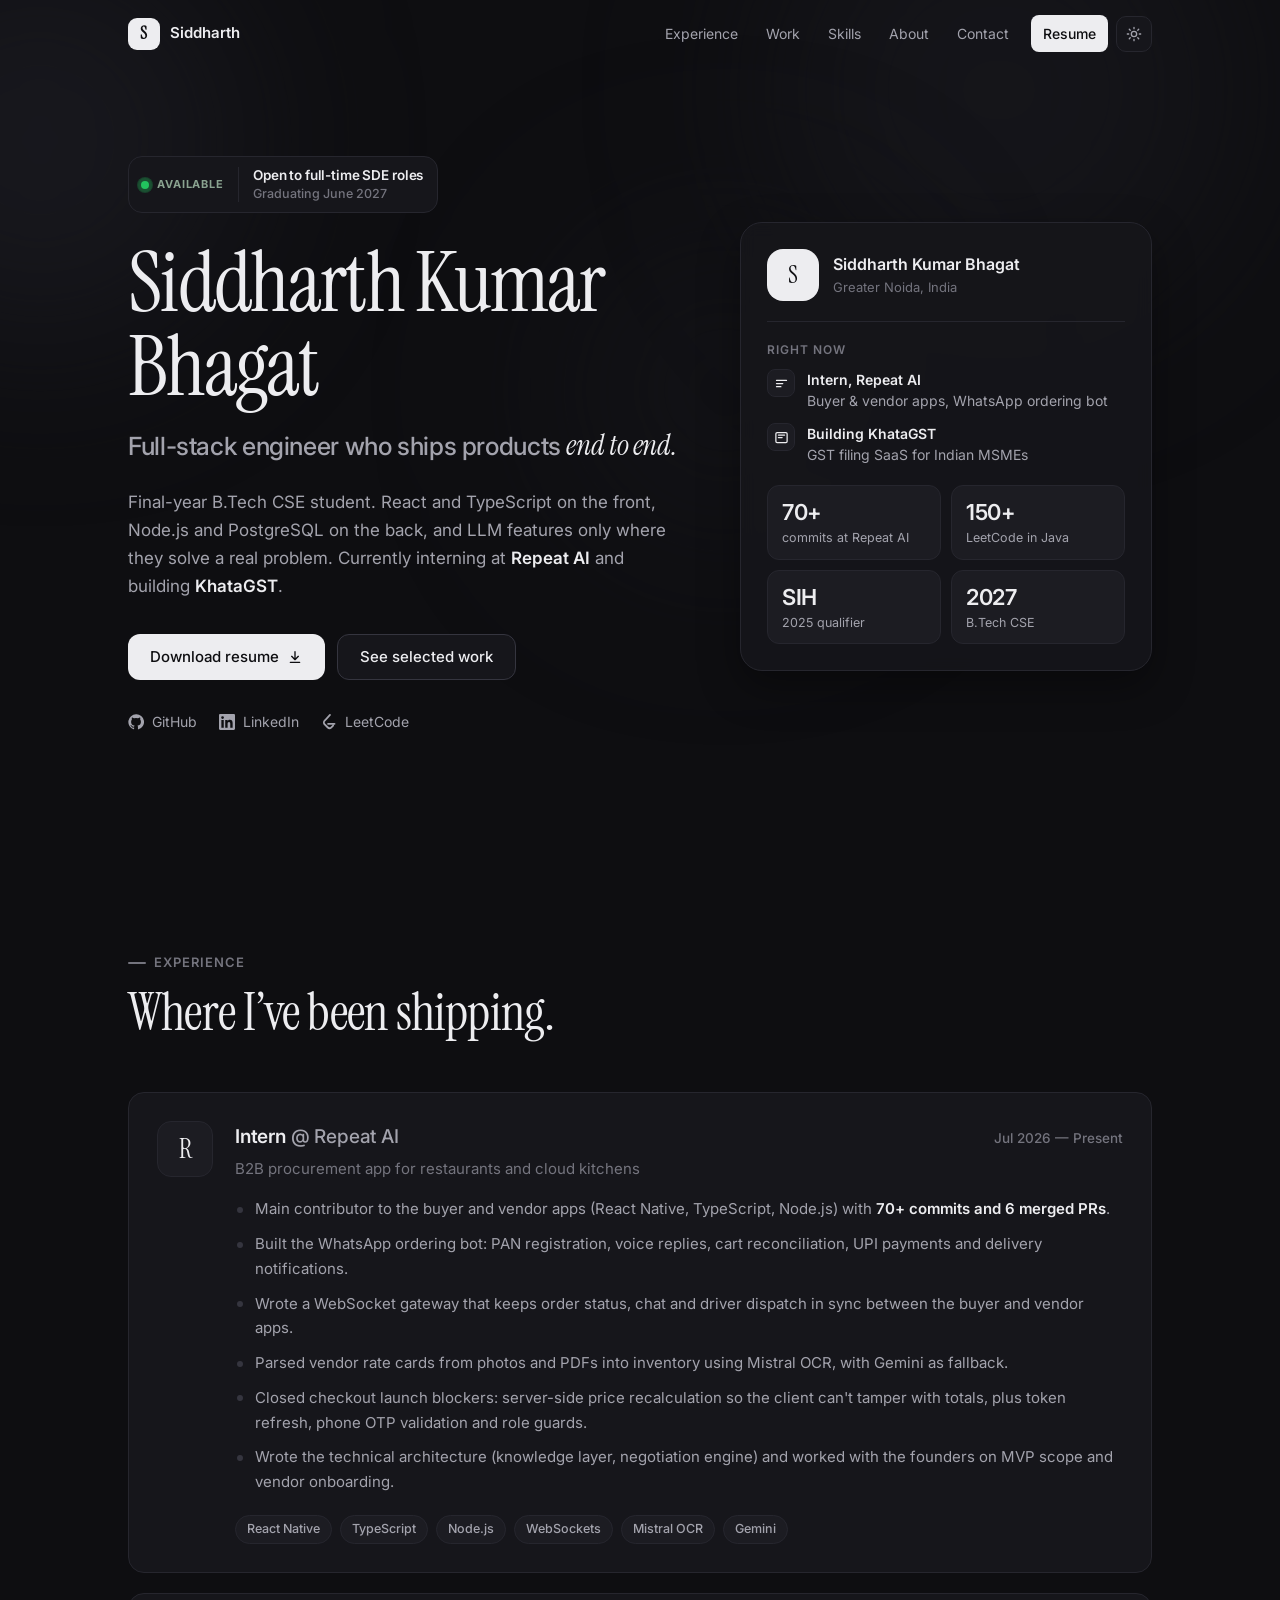
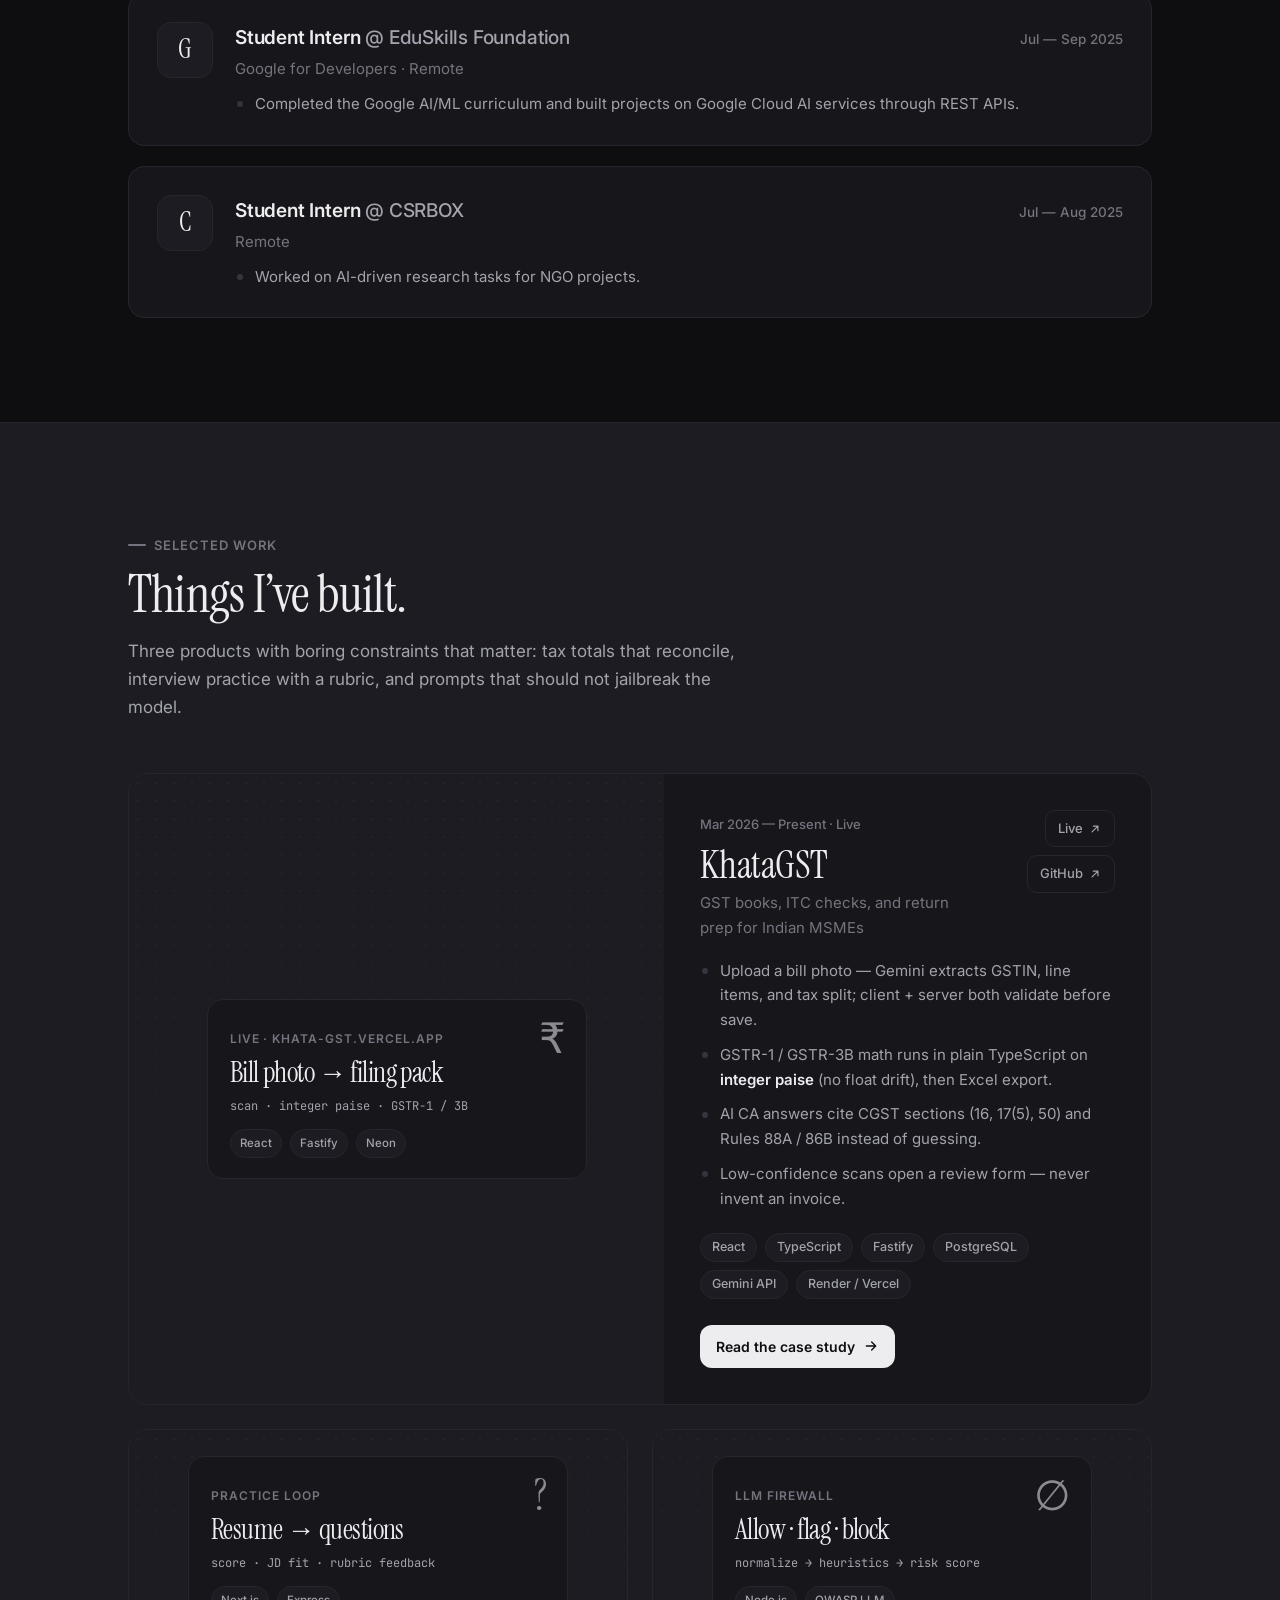
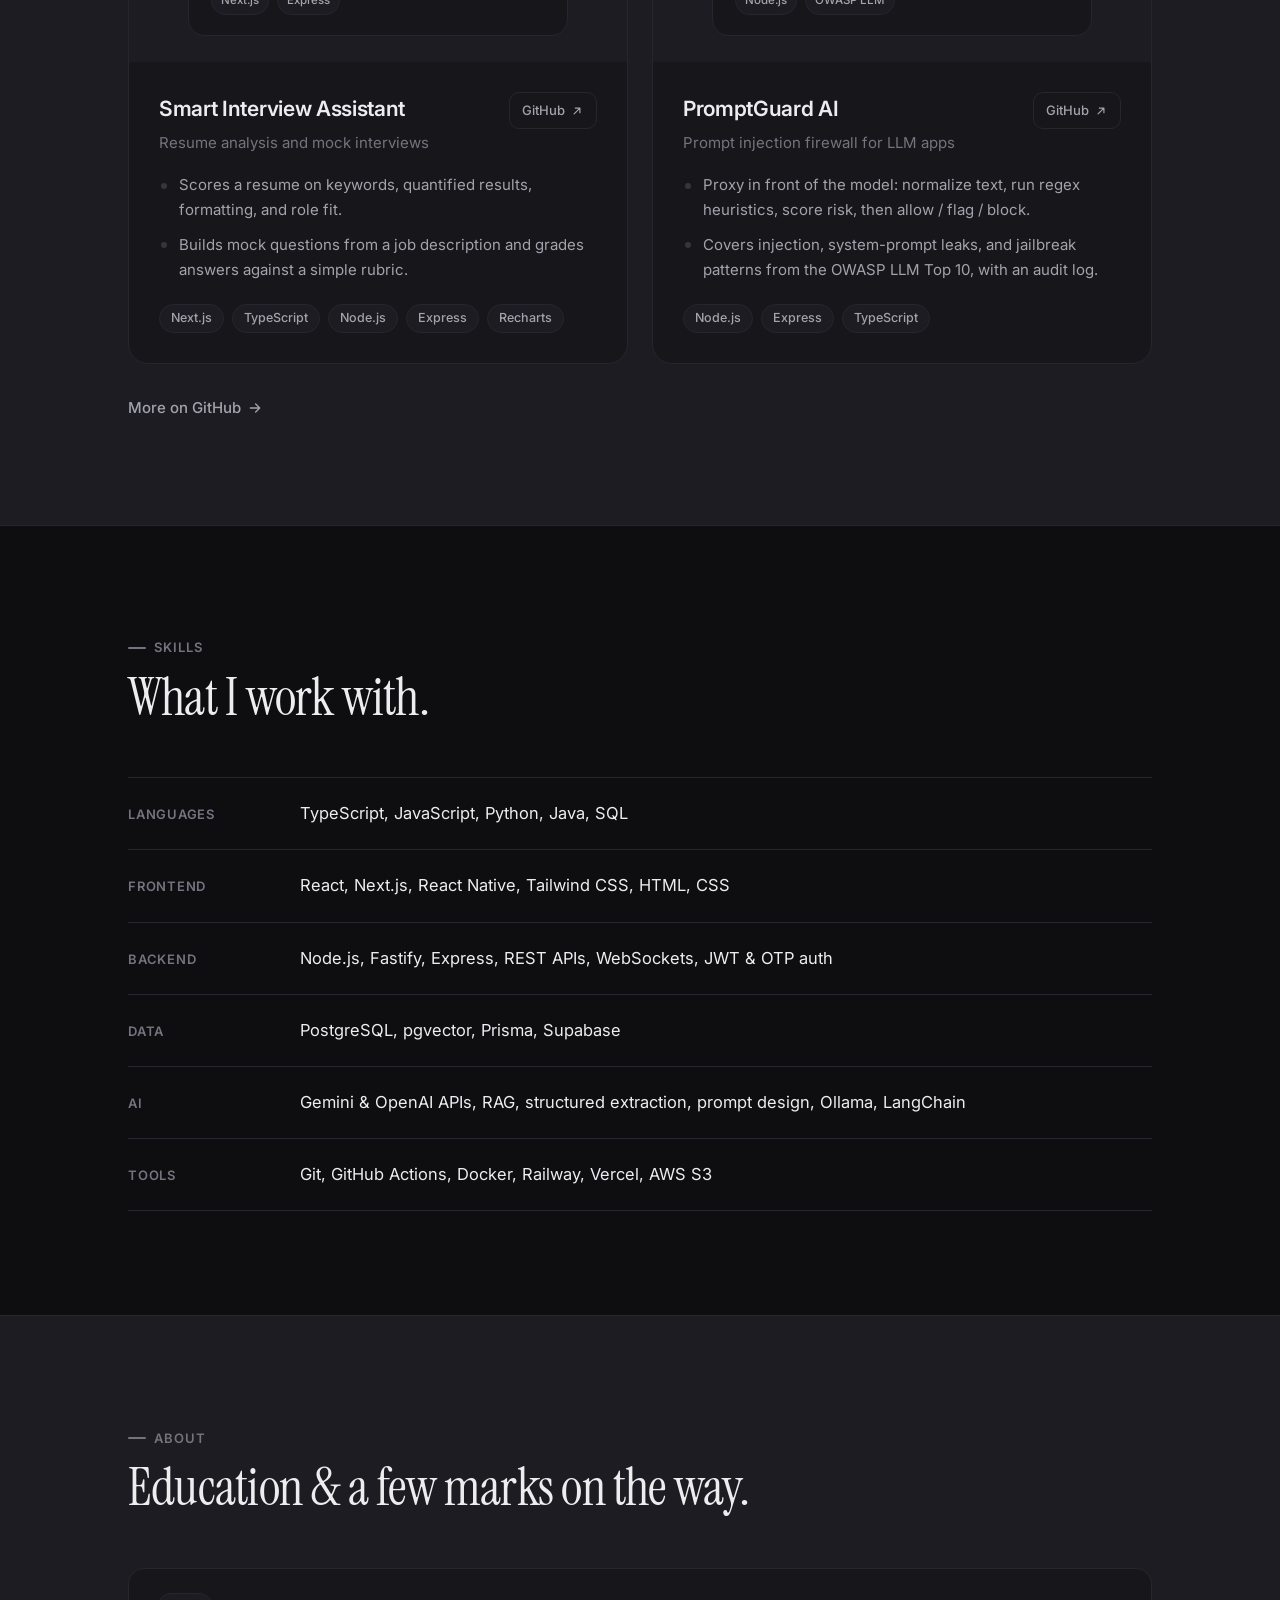
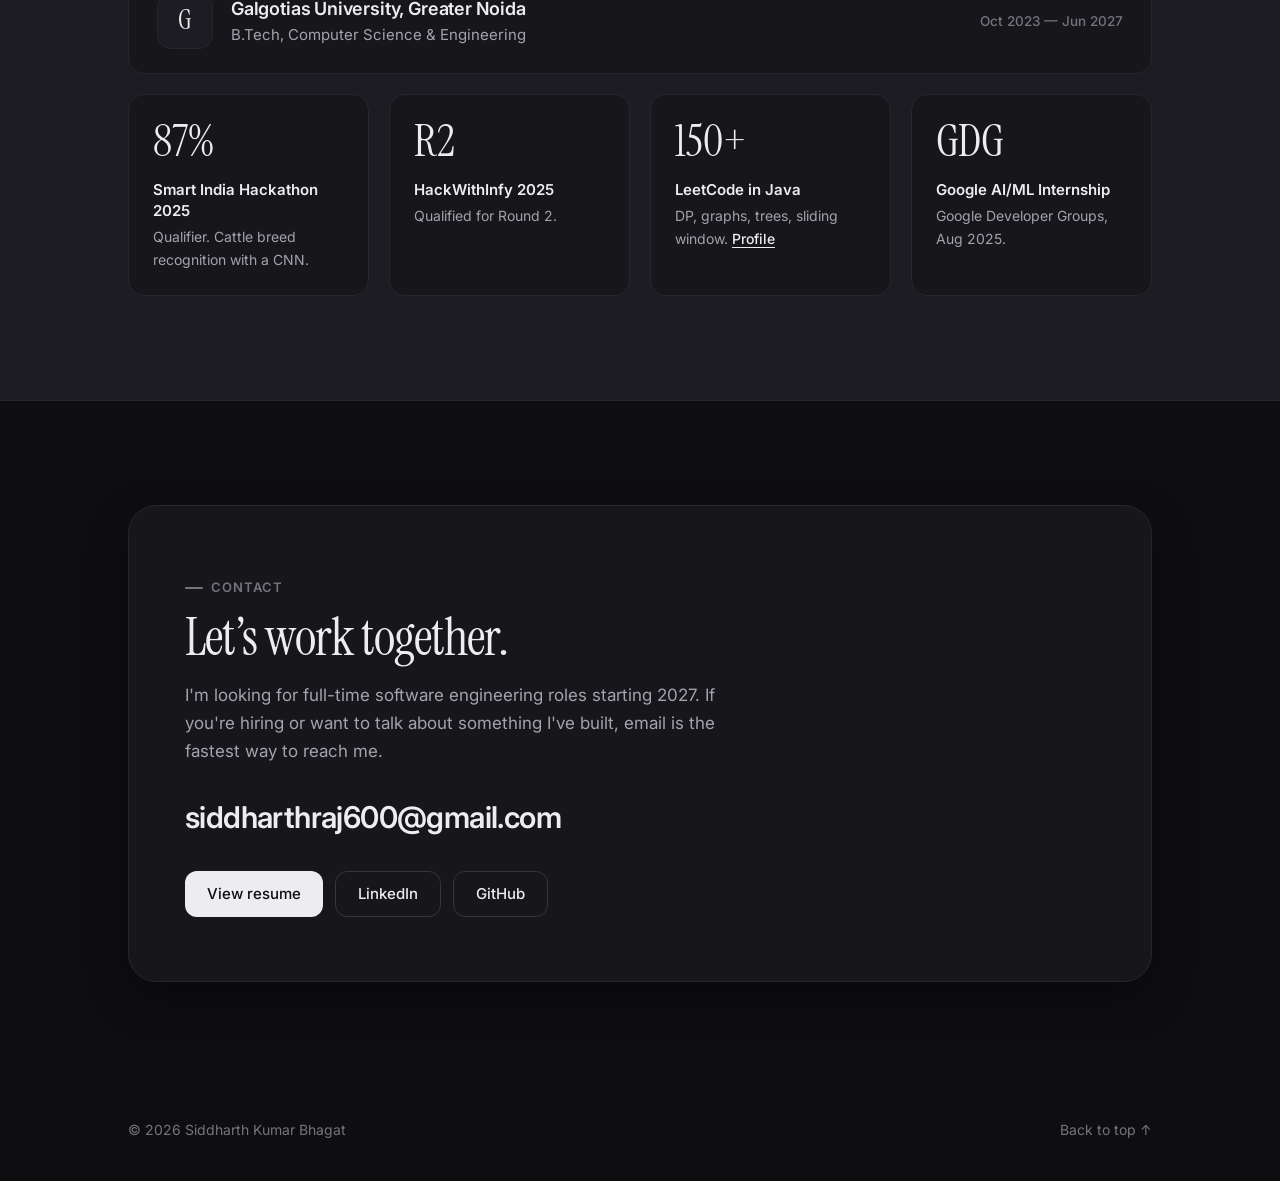
==== commit 75ca754a: "style: replace hero status pill with availability card Co-authored-by: Cursor <cursoragent@cursor.co" ====
--- a/index.html
+++ b/index.html
@@ -72,7 +72,17 @@
       <div class="hero-bg" aria-hidden="true"><span></span><span></span><span></span></div>
       <div class="container hero-grid">
         <div>
-          <p class="status"><span class="status-dot"></span>Open to full-time SDE roles · Graduating June 2027</p>
+          <div class="avail-card" role="status">
+            <div class="avail-live">
+              <span class="status-dot" aria-hidden="true"></span>
+              <span class="avail-live-label">Available</span>
+            </div>
+            <div class="avail-divider" aria-hidden="true"></div>
+            <div class="avail-copy">
+              <strong>Open to full-time SDE roles</strong>
+              <span>Graduating June 2027</span>
+            </div>
+          </div>
           <h1 class="hero-name">Siddharth Kumar Bhagat</h1>
           <p class="hero-role">Full-stack engineer who ships products <em>end to end.</em></p>
           <p class="hero-summary">
--- a/styles.css
+++ b/styles.css
@@ -428,19 +428,61 @@
   align-items: center;
 }
 
-.status {
+.avail-card {
   display: inline-flex;
   align-items: center;
-  gap: 10px;
-  padding: 6px 14px 6px 10px;
+  gap: 14px;
+  max-width: 100%;
   margin-bottom: 28px;
-  border: 1px solid var(--border);
-  border-radius: 999px;
-  background: color-mix(in srgb, var(--surface) 80%, transparent);
+  padding: 10px 14px 10px 12px;
+  border: 1px solid var(--border);
+  border-radius: 14px;
+  background: var(--surface);
   box-shadow: var(--shadow-sm);
-  font-size: 13px;
+}
+
+.avail-live {
+  display: inline-flex;
+  align-items: center;
+  gap: 8px;
+  flex-shrink: 0;
+}
+
+.avail-live-label {
+  font-size: 11px;
+  font-weight: 700;
+  letter-spacing: 0.08em;
+  text-transform: uppercase;
+  color: var(--green);
+}
+
+.avail-divider {
+  width: 1px;
+  align-self: stretch;
+  background: var(--border);
+  flex-shrink: 0;
+}
+
+.avail-copy {
+  display: flex;
+  flex-direction: column;
+  gap: 2px;
+  min-width: 0;
+}
+
+.avail-copy strong {
+  font-size: 13.5px;
+  font-weight: 600;
+  color: var(--text);
+  letter-spacing: -0.01em;
+  line-height: 1.25;
+}
+
+.avail-copy span {
+  font-size: 12.5px;
   font-weight: 500;
-  color: var(--muted);
+  color: var(--faint);
+  line-height: 1.3;
 }
 
 .status-dot {
@@ -449,6 +491,7 @@
   height: 8px;
   border-radius: 50%;
   background: #22c55e;
+  box-shadow: 0 0 0 3px rgba(34, 197, 94, 0.12);
 }
 
 .status-dot::after {
@@ -464,6 +507,22 @@
 @keyframes ping {
   0% { transform: scale(0.6); opacity: 0.35; }
   100% { transform: scale(1.6); opacity: 0; }
+}
+
+@media (max-width: 520px) {
+  .avail-card {
+    align-items: flex-start;
+    gap: 10px;
+    padding: 12px;
+  }
+
+  .avail-divider {
+    display: none;
+  }
+
+  .avail-live {
+    padding-top: 2px;
+  }
 }
 
 .hero-name {
